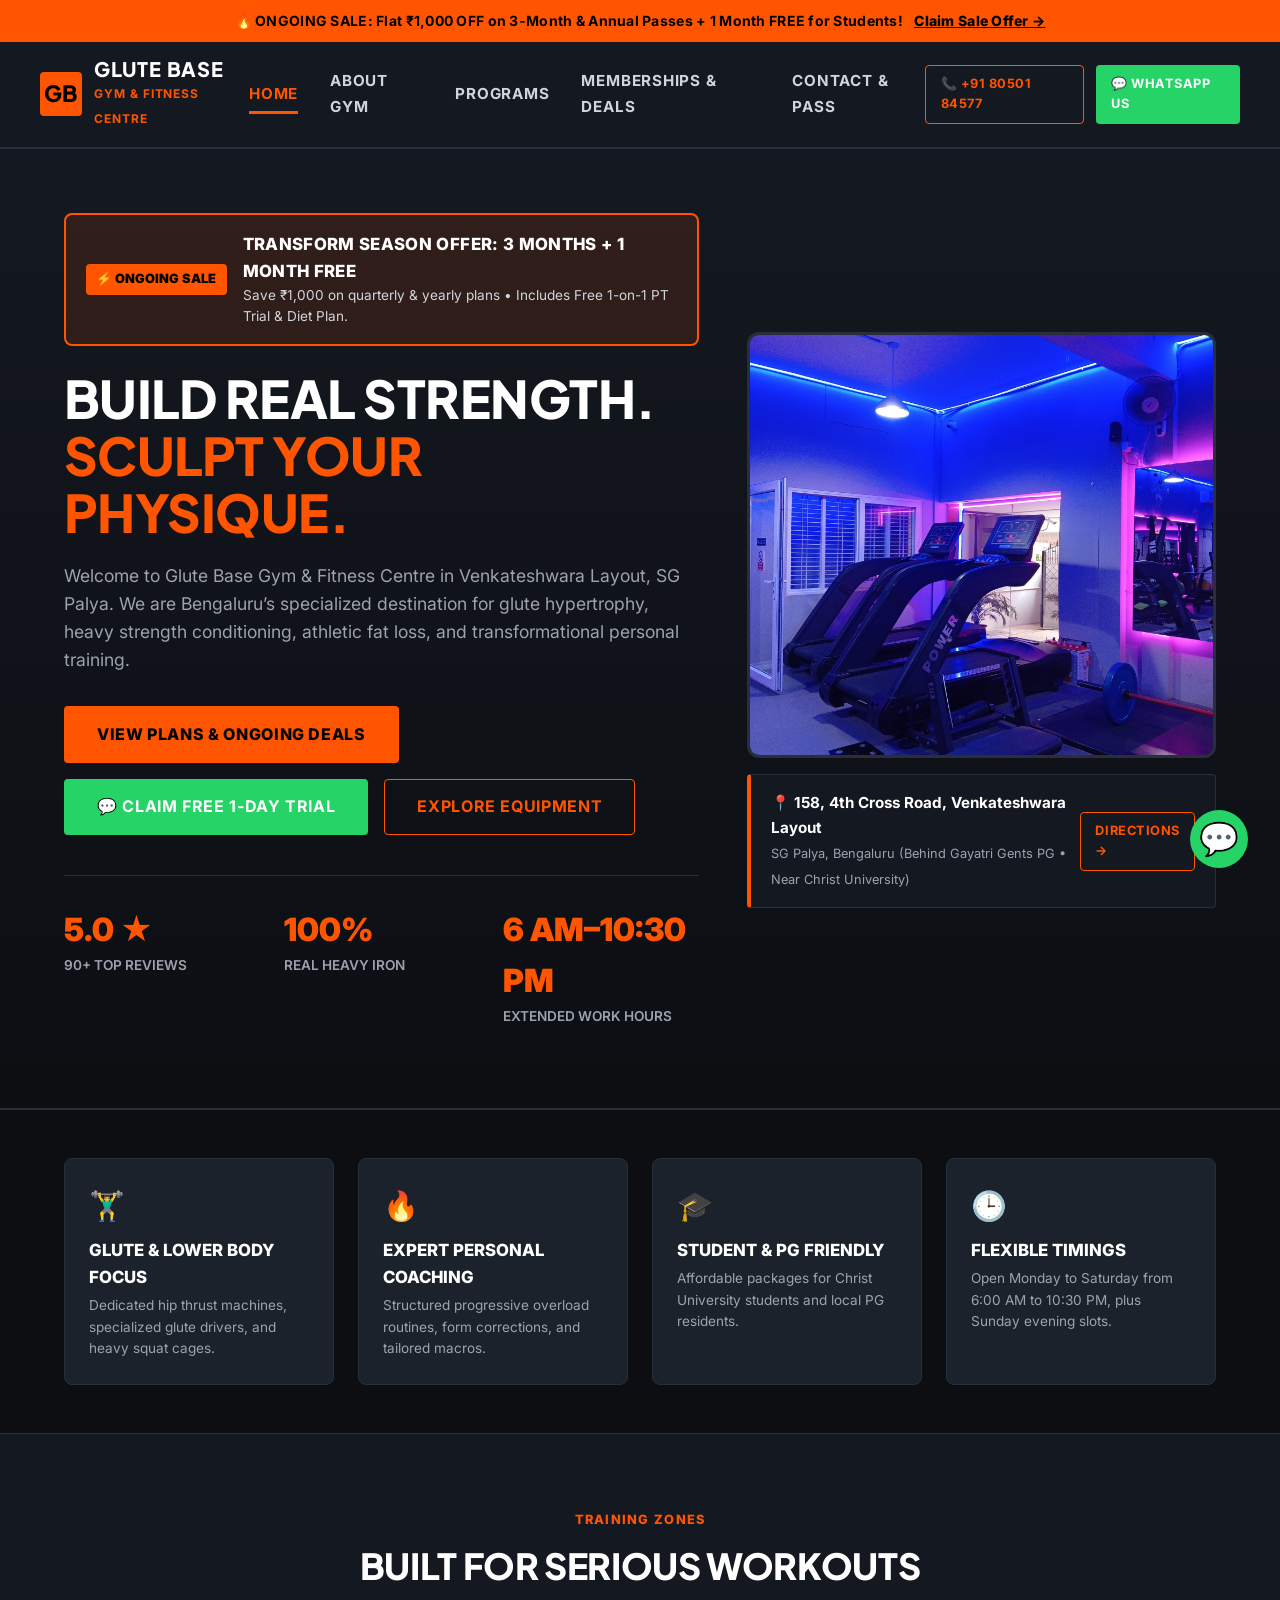
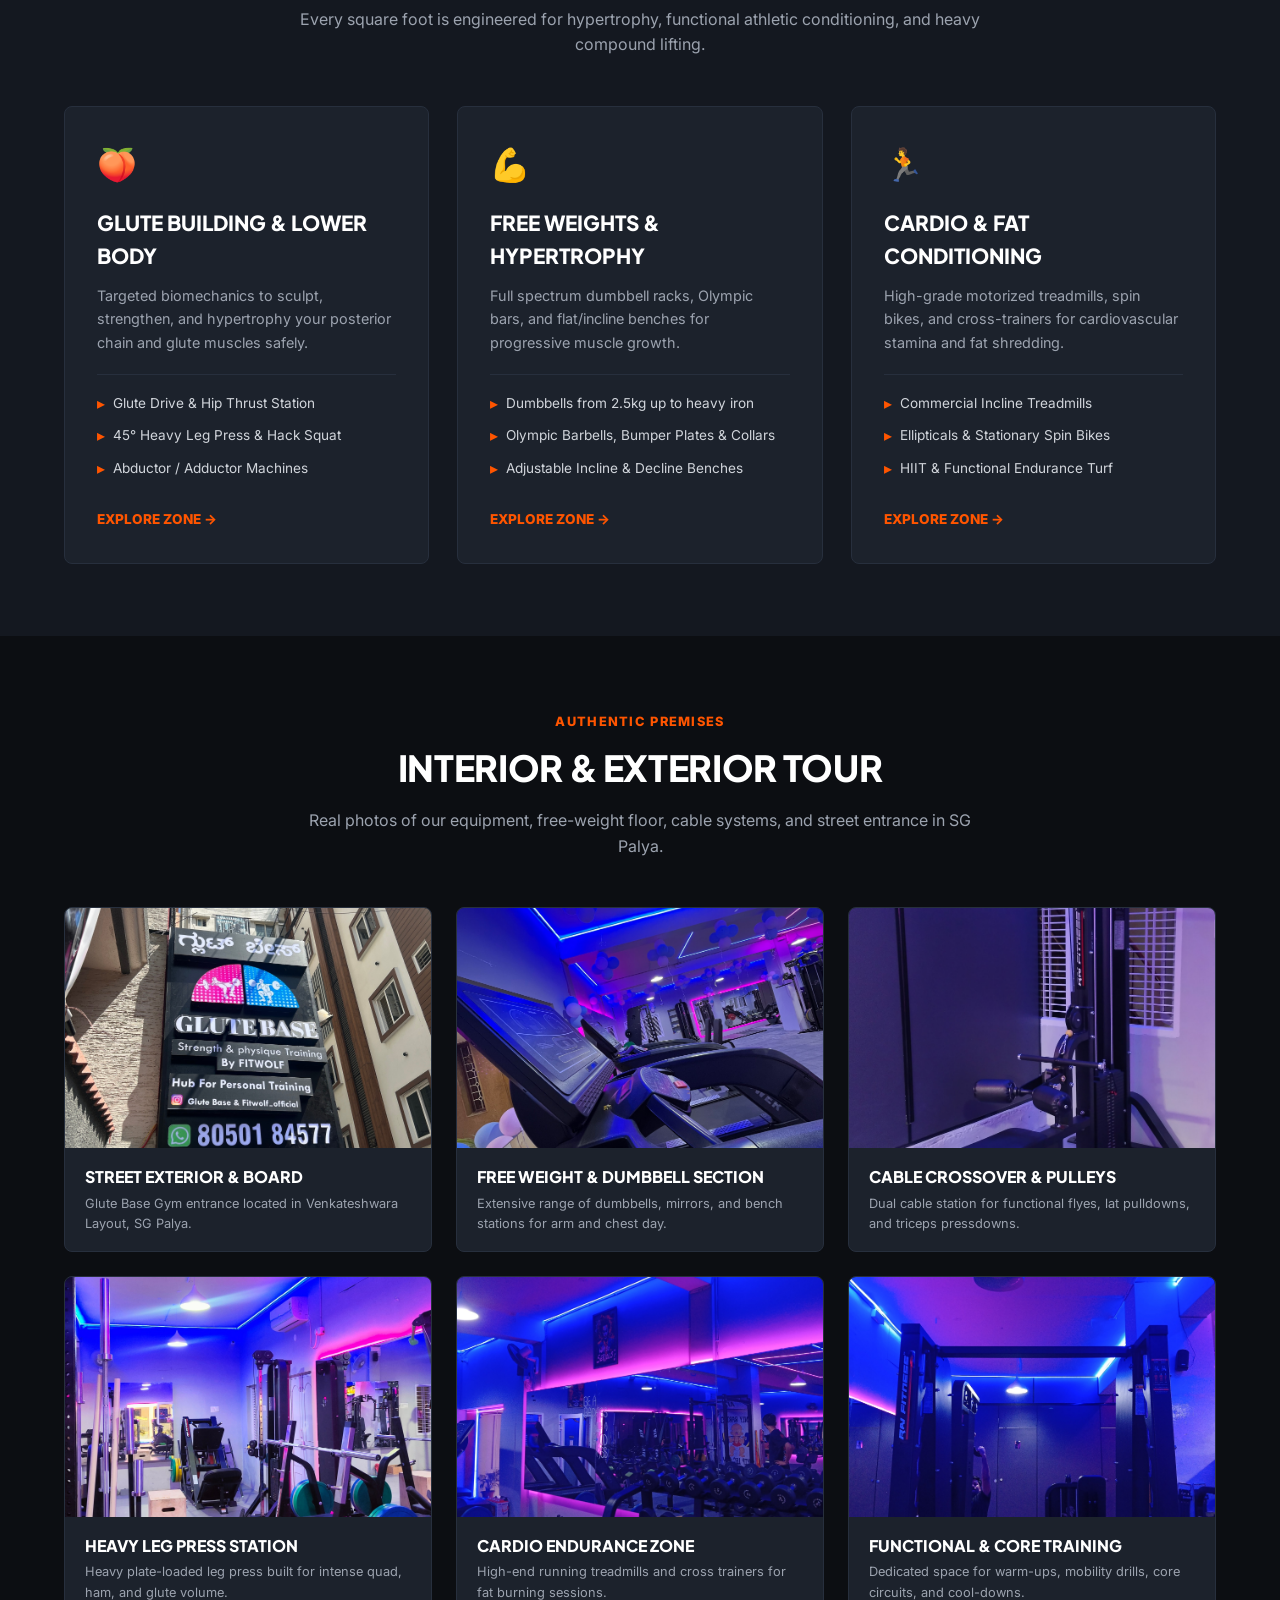
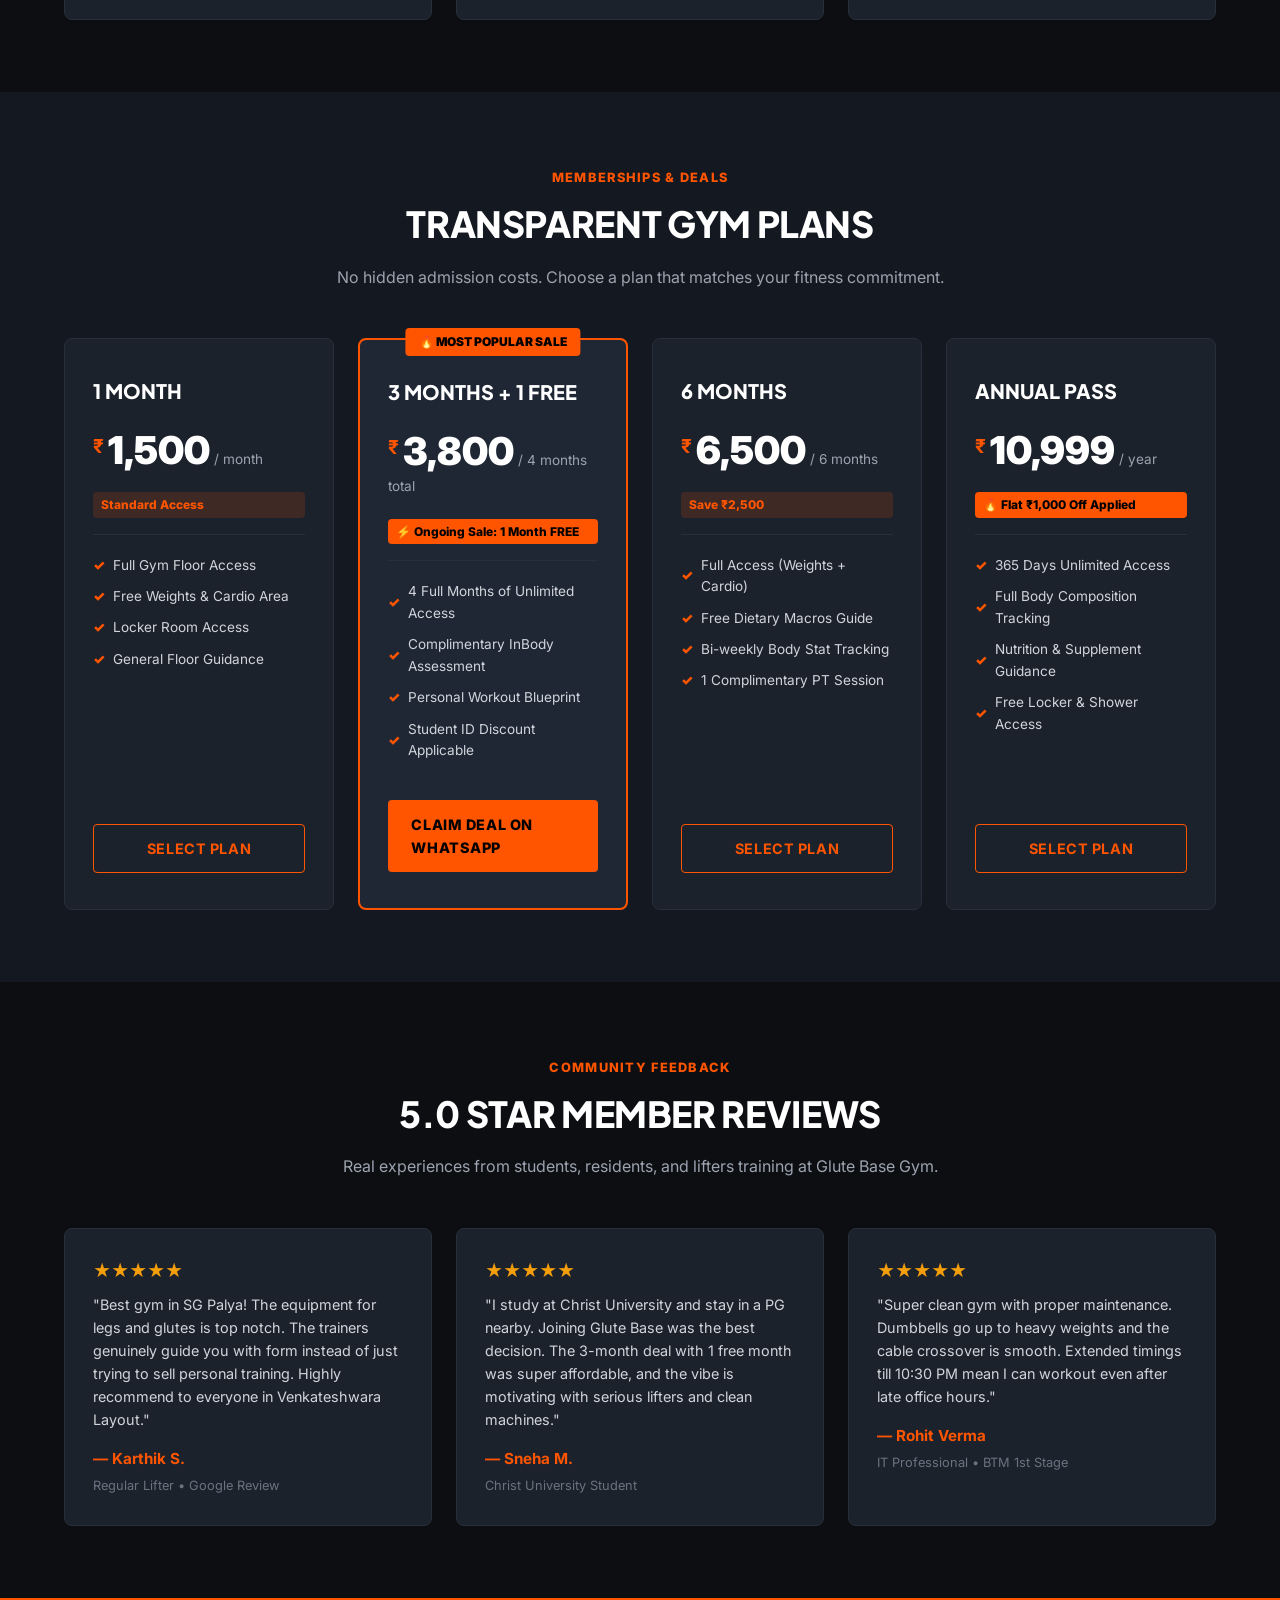
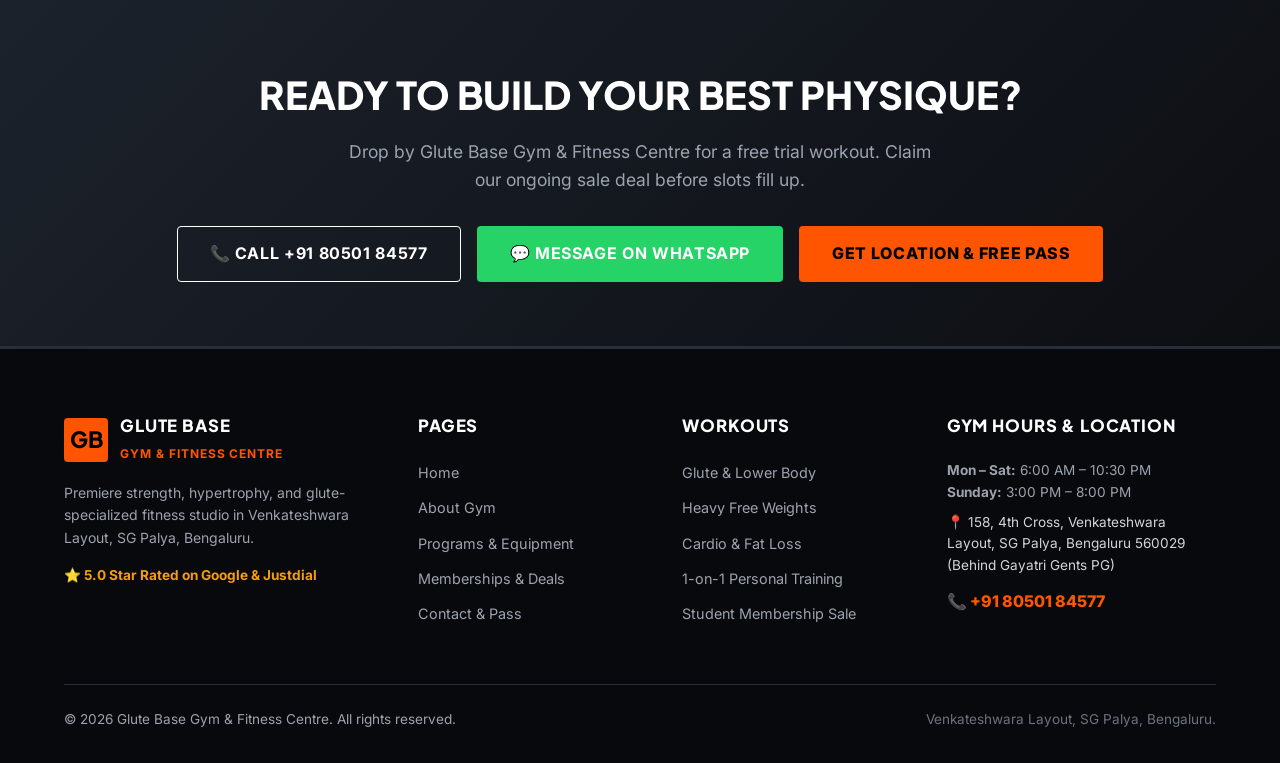
==== index.html @ 641d0d91 "chore: initial baseline of Glute Base Gym website" ====
<!DOCTYPE html>
<html lang="en">
<head>
  <meta charset="UTF-8">
  <meta name="viewport" content="width=device-width, initial-scale=1.0">
  <title>Glute Base Gym &amp; Fitness Centre | Venkateshwara Layout, SG Palya, Bengaluru</title>
  <meta name="description" content="Glute Base Gym & Fitness Centre in Venkateshwara Layout, SG Palya, Bengaluru. Specialized in glute building, strength training, fat loss, and personal training. 5.0 Star Rated.">
  <link rel="preconnect" href="https://fonts.googleapis.com">
  <link rel="preconnect" href="https://fonts.gstatic.com" crossorigin>
  <link href="https://fonts.googleapis.com/css2?family=Inter:wght@400;500;600;700&family=Plus+Jakarta+Sans:wght@700;800;900&display=swap" rel="stylesheet">
  <link rel="stylesheet" href="css/style.css">
</head>
<body>

  <!-- Ongoing Sale Announcement Bar -->
  <div class="sale-top-bar">
    🔥 <strong>ONGOING SALE:</strong> Flat ₹1,000 OFF on 3-Month &amp; Annual Passes + 1 Month FREE for Students! 
    <a href="membership.html">Claim Sale Offer →</a>
  </div>

  <!-- Header -->
  <header class="header">
    <div class="container navbar">
      <a href="index.html" class="logo">
        <div class="logo-badge">GB</div>
        <div class="logo-text">
          <h1>Glute Base</h1>
          <span>Gym &amp; Fitness Centre</span>
        </div>
      </a>

      <nav>
        <ul class="nav-links">
          <li><a href="index.html" class="nav-link active">Home</a></li>
          <li><a href="about.html" class="nav-link">About Gym</a></li>
          <li><a href="programs.html" class="nav-link">Programs</a></li>
          <li><a href="membership.html" class="nav-link">Memberships &amp; Deals</a></li>
          <li><a href="contact.html" class="nav-link">Contact &amp; Pass</a></li>
        </ul>
      </nav>

      <div class="header-actions">
        <a href="tel:+918050184577" class="btn btn-outline btn-sm">📞 +91 80501 84577</a>
        <a href="https://wa.me/918050184577?text=Hi%2C%20I%20am%20interested%20in%20joining%20Glute%20Base%20Gym." target="_blank" rel="noopener" class="btn btn-whatsapp btn-sm">💬 WhatsApp Us</a>
        <button class="mobile-menu-btn" aria-label="Toggle navigation">☰</button>
      </div>
    </div>
  </header>

  <!-- Hero Section -->
  <section class="hero-section">
    <div class="container hero-grid">
      <div class="hero-content">
        
        <!-- Ongoing Sale Hero Callout -->
        <div class="sale-hero-card">
          <span class="sale-tag-badge">⚡ Ongoing Sale</span>
          <div class="sale-text">
            <h4>Transform Season Offer: 3 Months + 1 Month FREE</h4>
            <p>Save ₹1,000 on quarterly &amp; yearly plans • Includes Free 1-on-1 PT Trial &amp; Diet Plan.</p>
          </div>
        </div>

        <h1 class="hero-title">
          Build Real Strength. <span>Sculpt Your Physique.</span>
        </h1>
        <p class="hero-desc">
          Welcome to Glute Base Gym &amp; Fitness Centre in Venkateshwara Layout, SG Palya. We are Bengaluru’s specialized destination for glute hypertrophy, heavy strength conditioning, athletic fat loss, and transformational personal training.
        </p>

        <div class="hero-actions">
          <a href="membership.html" class="btn btn-primary btn-lg">View Plans &amp; Ongoing Deals</a>
          <a href="https://wa.me/918050184577?text=Hi%2C%20I%20want%20to%20claim%20the%20Free%201-Day%20Gym%20Trial%20Pass%20at%20Glute%20Base." target="_blank" rel="noopener" class="btn btn-whatsapp btn-lg">💬 Claim Free 1-Day Trial</a>
          <a href="programs.html" class="btn btn-outline btn-lg">Explore Equipment</a>
        </div>

        <div class="hero-stats">
          <div class="stat-item">
            <h3>5.0 ★</h3>
            <p>90+ Top Reviews</p>
          </div>
          <div class="stat-item">
            <h3>100%</h3>
            <p>Real Heavy Iron</p>
          </div>
          <div class="stat-item">
            <h3>6 AM–10:30 PM</h3>
            <p>Extended Work Hours</p>
          </div>
        </div>
      </div>

      <div class="hero-visual">
        <div class="hero-image-box">
          <img src="images/gym_interior_floor.jpg" alt="Interior floor of Glute Base Gym & Fitness Centre SG Palya" width="600" height="420">
        </div>
        <div class="hero-location-badge">
          <div>
            <strong>📍 158, 4th Cross Road, Venkateshwara Layout</strong>
            <span>SG Palya, Bengaluru (Behind Gayatri Gents PG • Near Christ University)</span>
          </div>
          <a href="contact.html" class="btn btn-outline btn-sm">Directions →</a>
        </div>
      </div>
    </div>
  </section>

  <!-- Key Highlights Strip -->
  <section class="section section-dark" style="padding: 3rem 0; border-bottom: 1px solid var(--border-dark);">
    <div class="container">
      <div style="display: grid; grid-template-columns: repeat(4, 1fr); gap: 1.5rem;">
        <div style="background: var(--bg-card); padding: 1.5rem; border-radius: var(--radius-md); border: 1px solid var(--border-dark);">
          <div style="color: var(--accent); font-size: 1.8rem; margin-bottom: 0.5rem;">🏋️‍♂️</div>
          <h4 style="font-size: 1.05rem; font-weight: 800; text-transform: uppercase; margin-bottom: 0.25rem;">Glute &amp; Lower Body Focus</h4>
          <p style="font-size: 0.85rem; color: var(--text-gray);">Dedicated hip thrust machines, specialized glute drivers, and heavy squat cages.</p>
        </div>

        <div style="background: var(--bg-card); padding: 1.5rem; border-radius: var(--radius-md); border: 1px solid var(--border-dark);">
          <div style="color: var(--accent); font-size: 1.8rem; margin-bottom: 0.5rem;">🔥</div>
          <h4 style="font-size: 1.05rem; font-weight: 800; text-transform: uppercase; margin-bottom: 0.25rem;">Expert Personal Coaching</h4>
          <p style="font-size: 0.85rem; color: var(--text-gray);">Structured progressive overload routines, form corrections, and tailored macros.</p>
        </div>

        <div style="background: var(--bg-card); padding: 1.5rem; border-radius: var(--radius-md); border: 1px solid var(--border-dark);">
          <div style="color: var(--accent); font-size: 1.8rem; margin-bottom: 0.5rem;">🎓</div>
          <h4 style="font-size: 1.05rem; font-weight: 800; text-transform: uppercase; margin-bottom: 0.25rem;">Student &amp; PG Friendly</h4>
          <p style="font-size: 0.85rem; color: var(--text-gray);">Affordable packages for Christ University students and local PG residents.</p>
        </div>

        <div style="background: var(--bg-card); padding: 1.5rem; border-radius: var(--radius-md); border: 1px solid var(--border-dark);">
          <div style="color: var(--accent); font-size: 1.8rem; margin-bottom: 0.5rem;">🕒</div>
          <h4 style="font-size: 1.05rem; font-weight: 800; text-transform: uppercase; margin-bottom: 0.25rem;">Flexible Timings</h4>
          <p style="font-size: 0.85rem; color: var(--text-gray);">Open Monday to Saturday from 6:00 AM to 10:30 PM, plus Sunday evening slots.</p>
        </div>
      </div>
    </div>
  </section>

  <!-- Programs & Training Floor Preview -->
  <section class="section section-surface">
    <div class="container">
      <div class="section-header">
        <span class="section-tag">Training Zones</span>
        <h2 class="section-title">Built For Serious Workouts</h2>
        <p class="section-subtitle">Every square foot is engineered for hypertrophy, functional athletic conditioning, and heavy compound lifting.</p>
      </div>

      <div class="programs-grid">
        <div class="program-card">
          <div class="program-icon">🍑</div>
          <h3 class="program-title">Glute Building &amp; Lower Body</h3>
          <p class="program-desc">Targeted biomechanics to sculpt, strengthen, and hypertrophy your posterior chain and glute muscles safely.</p>
          <ul class="program-list">
            <li>Glute Drive &amp; Hip Thrust Station</li>
            <li>45° Heavy Leg Press &amp; Hack Squat</li>
            <li>Abductor / Adductor Machines</li>
          </ul>
          <a href="programs.html#glute" style="color: var(--accent); font-weight: 800; font-size: 0.85rem; text-transform: uppercase;">Explore Zone →</a>
        </div>

        <div class="program-card">
          <div class="program-icon">💪</div>
          <h3 class="program-title">Free Weights &amp; Hypertrophy</h3>
          <p class="program-desc">Full spectrum dumbbell racks, Olympic bars, and flat/incline benches for progressive muscle growth.</p>
          <ul class="program-list">
            <li>Dumbbells from 2.5kg up to heavy iron</li>
            <li>Olympic Barbells, Bumper Plates &amp; Collars</li>
            <li>Adjustable Incline &amp; Decline Benches</li>
          </ul>
          <a href="programs.html#weights" style="color: var(--accent); font-weight: 800; font-size: 0.85rem; text-transform: uppercase;">Explore Zone →</a>
        </div>

        <div class="program-card">
          <div class="program-icon">🏃</div>
          <h3 class="program-title">Cardio &amp; Fat Conditioning</h3>
          <p class="program-desc">High-grade motorized treadmills, spin bikes, and cross-trainers for cardiovascular stamina and fat shredding.</p>
          <ul class="program-list">
            <li>Commercial Incline Treadmills</li>
            <li>Ellipticals &amp; Stationary Spin Bikes</li>
            <li>HIIT &amp; Functional Endurance Turf</li>
          </ul>
          <a href="programs.html#cardio" style="color: var(--accent); font-weight: 800; font-size: 0.85rem; text-transform: uppercase;">Explore Zone →</a>
        </div>
      </div>
    </div>
  </section>

  <!-- Authentic Photos Gallery (Interior & Exterior) -->
  <section class="section section-dark">
    <div class="container">
      <div class="section-header">
        <span class="section-tag">Authentic Premises</span>
        <h2 class="section-title">Interior &amp; Exterior Tour</h2>
        <p class="section-subtitle">Real photos of our equipment, free-weight floor, cable systems, and street entrance in SG Palya.</p>
      </div>

      <div class="gym-gallery-grid">
        <div class="gym-photo-card">
          <div class="photo-wrap">
            <img src="images/gym_exterior_board.jpg" alt="Glute Base Gym Exterior Signboard and Entrance" width="400" height="240" loading="lazy">
          </div>
          <div class="photo-caption">
            <h5>Street Exterior &amp; Board</h5>
            <p>Glute Base Gym entrance located in Venkateshwara Layout, SG Palya.</p>
          </div>
        </div>

        <div class="gym-photo-card">
          <div class="photo-wrap">
            <img src="images/gym_dumbbells_rack.jpg" alt="Dumbbell Rack and Free Weights at Glute Base Gym" width="400" height="240" loading="lazy">
          </div>
          <div class="photo-caption">
            <h5>Free Weight &amp; Dumbbell Section</h5>
            <p>Extensive range of dumbbells, mirrors, and bench stations for arm and chest day.</p>
          </div>
        </div>

        <div class="gym-photo-card">
          <div class="photo-wrap">
            <img src="images/gym_cable_crossover.jpg" alt="Cable Crossover System at Glute Base Gym" width="400" height="240" loading="lazy">
          </div>
          <div class="photo-caption">
            <h5>Cable Crossover &amp; Pulleys</h5>
            <p>Dual cable station for functional flyes, lat pulldowns, and triceps pressdowns.</p>
          </div>
        </div>

        <div class="gym-photo-card">
          <div class="photo-wrap">
            <img src="images/gym_leg_press.jpg" alt="45 Degree Heavy Leg Press Machine" width="400" height="240" loading="lazy">
          </div>
          <div class="photo-caption">
            <h5>Heavy Leg Press Station</h5>
            <p>Heavy plate-loaded leg press built for intense quad, ham, and glute volume.</p>
          </div>
        </div>

        <div class="gym-photo-card">
          <div class="photo-wrap">
            <img src="images/gym_cardio_treadmills.jpg" alt="Cardio and Treadmill Station" width="400" height="240" loading="lazy">
          </div>
          <div class="photo-caption">
            <h5>Cardio Endurance Zone</h5>
            <p>High-end running treadmills and cross trainers for fat burning sessions.</p>
          </div>
        </div>

        <div class="gym-photo-card">
          <div class="photo-wrap">
            <img src="images/gym_functional_area.jpg" alt="Functional Area and Core Mats" width="400" height="240" loading="lazy">
          </div>
          <div class="photo-caption">
            <h5>Functional &amp; Core Training</h5>
            <p>Dedicated space for warm-ups, mobility drills, core circuits, and cool-downs.</p>
          </div>
        </div>
      </div>
    </div>
  </section>

  <!-- Ongoing Sale & Pricing Overview -->
  <section class="section section-surface">
    <div class="container">
      <div class="section-header">
        <span class="section-tag">Memberships &amp; Deals</span>
        <h2 class="section-title">Transparent Gym Plans</h2>
        <p class="section-subtitle">No hidden admission costs. Choose a plan that matches your fitness commitment.</p>
      </div>

      <div class="pricing-grid">
        <!-- Monthly -->
        <div class="pricing-card">
          <h3 class="plan-name">1 Month</h3>
          <div class="plan-price">
            <span class="currency">₹</span>
            <span class="amount">1,500</span>
            <span class="duration">/ month</span>
          </div>
          <span class="plan-sale-tag">Standard Access</span>
          <ul class="plan-features">
            <li>Full Gym Floor Access</li>
            <li>Free Weights &amp; Cardio Area</li>
            <li>Locker Room Access</li>
            <li>General Floor Guidance</li>
          </ul>
          <a href="membership.html" class="btn btn-outline" style="width: 100%;">Select Plan</a>
        </div>

        <!-- 3 Months (Sale Highlight) -->
        <div class="pricing-card featured">
          <div class="featured-ribbon">🔥 Most Popular Sale</div>
          <h3 class="plan-name">3 Months + 1 Free</h3>
          <div class="plan-price">
            <span class="currency">₹</span>
            <span class="amount">3,800</span>
            <span class="duration">/ 4 months total</span>
          </div>
          <span class="plan-sale-tag" style="background: var(--accent); color: #000000;">⚡ Ongoing Sale: 1 Month FREE</span>
          <ul class="plan-features">
            <li>4 Full Months of Unlimited Access</li>
            <li>Complimentary InBody Assessment</li>
            <li>Personal Workout Blueprint</li>
            <li>Student ID Discount Applicable</li>
          </ul>
          <a href="https://wa.me/918050184577?text=Hi%2C%20I%20want%20to%20enroll%20in%20the%203%20Months%20%2B%201%20Month%20Free%20Sale%20Offer." target="_blank" rel="noopener" class="btn btn-primary" style="width: 100%;">Claim Deal on WhatsApp</a>
        </div>

        <!-- 6 Months -->
        <div class="pricing-card">
          <h3 class="plan-name">6 Months</h3>
          <div class="plan-price">
            <span class="currency">₹</span>
            <span class="amount">6,500</span>
            <span class="duration">/ 6 months</span>
          </div>
          <span class="plan-sale-tag">Save ₹2,500</span>
          <ul class="plan-features">
            <li>Full Access (Weights + Cardio)</li>
            <li>Free Dietary Macros Guide</li>
            <li>Bi-weekly Body Stat Tracking</li>
            <li>1 Complimentary PT Session</li>
          </ul>
          <a href="membership.html" class="btn btn-outline" style="width: 100%;">Select Plan</a>
        </div>

        <!-- 12 Months -->
        <div class="pricing-card">
          <h3 class="plan-name">Annual Pass</h3>
          <div class="plan-price">
            <span class="currency">₹</span>
            <span class="amount">10,999</span>
            <span class="duration">/ year</span>
          </div>
          <span class="plan-sale-tag" style="background: var(--accent); color: #000000;">🔥 Flat ₹1,000 Off Applied</span>
          <ul class="plan-features">
            <li>365 Days Unlimited Access</li>
            <li>Full Body Composition Tracking</li>
            <li>Nutrition &amp; Supplement Guidance</li>
            <li>Free Locker &amp; Shower Access</li>
          </ul>
          <a href="membership.html" class="btn btn-outline" style="width: 100%;">Select Plan</a>
        </div>
      </div>
    </div>
  </section>

  <!-- Member Reviews -->
  <section class="section section-dark">
    <div class="container">
      <div class="section-header">
        <span class="section-tag">Community Feedback</span>
        <h2 class="section-title">5.0 Star Member Reviews</h2>
        <p class="section-subtitle">Real experiences from students, residents, and lifters training at Glute Base Gym.</p>
      </div>

      <div style="display: grid; grid-template-columns: repeat(3, 1fr); gap: 1.5rem;">
        <div style="background: var(--bg-card); padding: 1.75rem; border-radius: var(--radius-md); border: 1px solid var(--border-dark);">
          <div style="color: var(--gold); font-size: 1.1rem; margin-bottom: 0.5rem;">★★★★★</div>
          <p style="font-size: 0.9rem; color: #d1d5db; line-height: 1.6; margin-bottom: 1rem;">
            "Best gym in SG Palya! The equipment for legs and glutes is top notch. The trainers genuinely guide you with form instead of just trying to sell personal training. Highly recommend to everyone in Venkateshwara Layout."
          </p>
          <strong style="display: block; font-size: 0.95rem; color: var(--accent);">— Karthik S.</strong>
          <span style="font-size: 0.8rem; color: var(--text-muted);">Regular Lifter • Google Review</span>
        </div>

        <div style="background: var(--bg-card); padding: 1.75rem; border-radius: var(--radius-md); border: 1px solid var(--border-dark);">
          <div style="color: var(--gold); font-size: 1.1rem; margin-bottom: 0.5rem;">★★★★★</div>
          <p style="font-size: 0.9rem; color: #d1d5db; line-height: 1.6; margin-bottom: 1rem;">
            "I study at Christ University and stay in a PG nearby. Joining Glute Base was the best decision. The 3-month deal with 1 free month was super affordable, and the vibe is motivating with serious lifters and clean machines."
          </p>
          <strong style="display: block; font-size: 0.95rem; color: var(--accent);">— Sneha M.</strong>
          <span style="font-size: 0.8rem; color: var(--text-muted);">Christ University Student</span>
        </div>

        <div style="background: var(--bg-card); padding: 1.75rem; border-radius: var(--radius-md); border: 1px solid var(--border-dark);">
          <div style="color: var(--gold); font-size: 1.1rem; margin-bottom: 0.5rem;">★★★★★</div>
          <p style="font-size: 0.9rem; color: #d1d5db; line-height: 1.6; margin-bottom: 1rem;">
            "Super clean gym with proper maintenance. Dumbbells go up to heavy weights and the cable crossover is smooth. Extended timings till 10:30 PM mean I can workout even after late office hours."
          </p>
          <strong style="display: block; font-size: 0.95rem; color: var(--accent);">— Rohit Verma</strong>
          <span style="font-size: 0.8rem; color: var(--text-muted);">IT Professional • BTM 1st Stage</span>
        </div>
      </div>
    </div>
  </section>

  <!-- CTA Banner -->
  <section class="cta-banner">
    <div class="container">
      <h2>Ready to Build Your Best Physique?</h2>
      <p>Drop by Glute Base Gym &amp; Fitness Centre for a free trial workout. Claim our ongoing sale deal before slots fill up.</p>
      <div class="cta-buttons">
        <a href="tel:+918050184577" class="btn btn-outline-white btn-lg">📞 Call +91 80501 84577</a>
        <a href="https://wa.me/918050184577?text=Hi%2C%20I%20want%20to%20visit%20Glute%20Base%20Gym%20today." target="_blank" rel="noopener" class="btn btn-whatsapp btn-lg">💬 Message on WhatsApp</a>
        <a href="contact.html" class="btn btn-primary btn-lg">Get Location &amp; Free Pass</a>
      </div>
    </div>
  </section>

  <!-- Footer -->
  <footer class="footer">
    <div class="container">
      <div class="footer-grid">
        <div class="footer-col">
          <div class="logo" style="margin-bottom: 1rem;">
            <div class="logo-badge">GB</div>
            <div class="logo-text">
              <h4 style="margin: 0;">Glute Base</h4>
              <span>Gym &amp; Fitness Centre</span>
            </div>
          </div>
          <p style="font-size: 0.875rem; line-height: 1.6;">
            Premiere strength, hypertrophy, and glute-specialized fitness studio in Venkateshwara Layout, SG Palya, Bengaluru.
          </p>
          <div style="margin-top: 1rem; color: var(--gold); font-weight: 700; font-size: 0.85rem;">
            ⭐ 5.0 Star Rated on Google &amp; Justdial
          </div>
        </div>

        <div class="footer-col footer-links">
          <h4>Pages</h4>
          <ul>
            <li><a href="index.html">Home</a></li>
            <li><a href="about.html">About Gym</a></li>
            <li><a href="programs.html">Programs &amp; Equipment</a></li>
            <li><a href="membership.html">Memberships &amp; Deals</a></li>
            <li><a href="contact.html">Contact &amp; Pass</a></li>
          </ul>
        </div>

        <div class="footer-col footer-links">
          <h4>Workouts</h4>
          <ul>
            <li><a href="programs.html#glute">Glute &amp; Lower Body</a></li>
            <li><a href="programs.html#weights">Heavy Free Weights</a></li>
            <li><a href="programs.html#cardio">Cardio &amp; Fat Loss</a></li>
            <li><a href="programs.html#pt">1-on-1 Personal Training</a></li>
            <li><a href="membership.html">Student Membership Sale</a></li>
          </ul>
        </div>

        <div class="footer-col">
          <h4>Gym Hours &amp; Location</h4>
          <p style="font-size: 0.85rem; margin-bottom: 0.5rem;">
            <strong>Mon – Sat:</strong> 6:00 AM – 10:30 PM<br>
            <strong>Sunday:</strong> 3:00 PM – 8:00 PM
          </p>
          <p style="font-size: 0.85rem; color: #d1d5db; margin-bottom: 0.75rem;">
            📍 158, 4th Cross, Venkateshwara Layout, SG Palya, Bengaluru 560029 (Behind Gayatri Gents PG)
          </p>
          <a href="tel:+918050184577" style="color: var(--accent); font-weight: 800;">📞 +91 80501 84577</a>
        </div>
      </div>

      <div class="footer-bottom">
        <div>© 2026 Glute Base Gym &amp; Fitness Centre. All rights reserved.</div>
        <div style="color: var(--text-muted);">Venkateshwara Layout, SG Palya, Bengaluru.</div>
      </div>
    </div>
  </footer>

  <!-- Floating WhatsApp -->
  <a href="https://wa.me/918050184577?text=Hi%2C%20I%20am%20interested%20in%20joining%20Glute%20Base%20Gym." target="_blank" rel="noopener" class="floating-whatsapp" aria-label="WhatsApp Glute Base Gym">
    💬
  </a>

  <script src="js/main.js"></script>
</body>
</html>
---- css/style.css ----
/* Glute Base Gym & Fitness Centre - Dedicated Multi-Page Stylesheet
   Design: Athletic Dark Theme, High Voltage Blaze Orange, Matte Charcoal, High Contrast
   Constraint: Simple, zero animations, pure functional athletic styling
*/

:root {
  --bg-black: #0c0e12;
  --bg-surface: #141820;
  --bg-card: #1c222c;
  --bg-card-hover: #232a36;
  --accent: #ff5500;
  --accent-hover: #e04b00;
  --accent-light: rgba(255, 85, 0, 0.15);
  --accent-border: #ff5500;
  --text-white: #ffffff;
  --text-gray: #9ca3af;
  --text-muted: #6b7280;
  --border-dark: #272f3d;
  --whatsapp: #25D366;
  --whatsapp-hover: #20ba5a;
  --gold: #f59e0b;
  --radius-sm: 4px;
  --radius-md: 8px;
  --radius-lg: 12px;
  --max-width: 1200px;
  --font-heading: 'Plus Jakarta Sans', -apple-system, BlinkMacSystemFont, sans-serif;
  --font-body: 'Inter', -apple-system, BlinkMacSystemFont, sans-serif;
}

*, *::before, *::after {
  box-sizing: border-box;
  margin: 0;
  padding: 0;
}

html {
  font-size: 16px;
  scroll-behavior: smooth;
}

body {
  font-family: var(--font-body);
  background-color: var(--bg-black);
  color: var(--text-white);
  line-height: 1.6;
  -webkit-font-smoothing: antialiased;
}

img {
  max-width: 100%;
  height: auto;
  display: block;
}

a {
  color: inherit;
  text-decoration: none;
}

ul {
  list-style: none;
}

button, input, select, textarea {
  font-family: inherit;
}

.container {
  width: 100%;
  max-width: var(--max-width);
  margin-left: auto;
  margin-right: auto;
  padding-left: 1.5rem;
  padding-right: 1.5rem;
}

/* ==========================================================================
   SALE BANNER (ONGOING PROMOTION IN HERO & TOP STRIP)
   ========================================================================== */
.sale-top-bar {
  background: var(--accent);
  color: #000000;
  font-weight: 700;
  font-size: 0.875rem;
  padding: 0.6rem 0;
  text-align: center;
  letter-spacing: 0.02em;
}

.sale-top-bar a {
  color: #000000;
  text-decoration: underline;
  margin-left: 0.5rem;
  font-weight: 800;
}

/* ==========================================================================
   HEADER & NAVBAR
   ========================================================================== */
.header {
  background: var(--bg-surface);
  border-bottom: 2px solid var(--border-dark);
  position: sticky;
  top: 0;
  z-index: 1000;
}

.navbar {
  display: flex;
  justify-content: space-between;
  align-items: center;
  padding: 1rem 0;
}

.logo {
  display: flex;
  align-items: center;
  gap: 0.75rem;
}

.logo-badge {
  background: var(--accent);
  color: #000000;
  font-weight: 900;
  font-size: 1.4rem;
  width: 44px;
  height: 44px;
  border-radius: var(--radius-sm);
  display: flex;
  align-items: center;
  justify-content: center;
  font-family: var(--font-heading);
}

.logo-text h1, .logo-text h2 {
  font-family: var(--font-heading);
  font-size: 1.25rem;
  font-weight: 800;
  letter-spacing: 0.04em;
  text-transform: uppercase;
  color: var(--text-white);
  line-height: 1.1;
}

.logo-text span {
  font-size: 0.75rem;
  color: var(--accent);
  font-weight: 700;
  letter-spacing: 0.08em;
  text-transform: uppercase;
}

.nav-links {
  display: flex;
  align-items: center;
  gap: 2rem;
}

.nav-link {
  font-size: 0.95rem;
  font-weight: 700;
  color: #d1d5db;
  text-transform: uppercase;
  letter-spacing: 0.05em;
  padding: 0.4rem 0;
  position: relative;
}

.nav-link:hover, .nav-link.active {
  color: var(--accent);
}

.nav-link.active::after {
  content: '';
  position: absolute;
  bottom: -4px;
  left: 0;
  width: 100%;
  height: 3px;
  background: var(--accent);
}

.header-actions {
  display: flex;
  align-items: center;
  gap: 0.75rem;
}

.btn {
  display: inline-flex;
  align-items: center;
  justify-content: center;
  gap: 0.5rem;
  font-weight: 700;
  font-size: 0.9rem;
  padding: 0.75rem 1.4rem;
  border-radius: var(--radius-sm);
  text-transform: uppercase;
  letter-spacing: 0.04em;
  cursor: pointer;
  border: 1px solid transparent;
}

.btn-primary {
  background: var(--accent);
  color: #000000;
  font-weight: 800;
}
.btn-primary:hover {
  background: var(--accent-hover);
  color: #ffffff;
}

.btn-outline {
  border-color: var(--accent);
  color: var(--accent);
  background: transparent;
}
.btn-outline:hover {
  background: var(--accent);
  color: #000000;
}

.btn-outline-white {
  border-color: #ffffff;
  color: #ffffff;
  background: transparent;
}
.btn-outline-white:hover {
  background: #ffffff;
  color: #000000;
}

.btn-whatsapp {
  background: var(--whatsapp);
  color: #ffffff;
  font-weight: 700;
}
.btn-whatsapp:hover {
  background: var(--whatsapp-hover);
}

.btn-sm {
  padding: 0.5rem 0.9rem;
  font-size: 0.8rem;
}

.btn-lg {
  padding: 0.9rem 2rem;
  font-size: 1rem;
}

.mobile-menu-btn {
  display: none;
  background: none;
  border: none;
  color: var(--text-white);
  font-size: 1.75rem;
  cursor: pointer;
}

/* ==========================================================================
   HERO SECTION
   ========================================================================== */
.hero-section {
  padding: 4rem 0 5rem;
  background: linear-gradient(180deg, var(--bg-surface) 0%, var(--bg-black) 100%);
  border-bottom: 2px solid var(--border-dark);
}

.hero-grid {
  display: grid;
  grid-template-columns: 1.15fr 0.85fr;
  gap: 3rem;
  align-items: center;
}

/* ONGOING SALES PROMO BOX IN HERO */
.sale-hero-card {
  background: rgba(255, 85, 0, 0.12);
  border: 2px solid var(--accent);
  border-radius: var(--radius-md);
  padding: 1rem 1.25rem;
  margin-bottom: 1.5rem;
  display: flex;
  align-items: center;
  gap: 1rem;
}

.sale-tag-badge {
  background: var(--accent);
  color: #000000;
  font-weight: 900;
  font-size: 0.8rem;
  text-transform: uppercase;
  padding: 0.35rem 0.65rem;
  border-radius: var(--radius-sm);
  white-space: nowrap;
}

.sale-text h4 {
  font-size: 1.05rem;
  font-weight: 800;
  color: var(--text-white);
  text-transform: uppercase;
  letter-spacing: 0.02em;
}

.sale-text p {
  font-size: 0.85rem;
  color: #d1d5db;
}

.hero-title {
  font-family: var(--font-heading);
  font-size: 3.25rem;
  font-weight: 900;
  line-height: 1.1;
  text-transform: uppercase;
  margin-bottom: 1.25rem;
  letter-spacing: -0.01em;
}

.hero-title span {
  color: var(--accent);
}

.hero-desc {
  font-size: 1.1rem;
  color: var(--text-gray);
  margin-bottom: 2rem;
  line-height: 1.6;
}

.hero-actions {
  display: flex;
  gap: 1rem;
  flex-wrap: wrap;
  margin-bottom: 2.5rem;
}

.hero-stats {
  display: grid;
  grid-template-columns: repeat(3, 1fr);
  gap: 1.5rem;
  padding-top: 1.75rem;
  border-top: 1px solid var(--border-dark);
}

.stat-item h3 {
  font-size: 2rem;
  font-weight: 900;
  color: var(--accent);
}

.stat-item p {
  font-size: 0.85rem;
  color: var(--text-gray);
  text-transform: uppercase;
  font-weight: 600;
}

.hero-visual {
  position: relative;
}

.hero-image-box {
  border-radius: var(--radius-lg);
  overflow: hidden;
  border: 3px solid var(--border-dark);
}

.hero-image-box img {
  width: 100%;
  height: 420px;
  object-fit: cover;
}

.hero-location-badge {
  background: var(--bg-surface);
  border: 1px solid var(--border-dark);
  border-left: 4px solid var(--accent);
  padding: 1rem 1.25rem;
  margin-top: 1rem;
  border-radius: var(--radius-sm);
  display: flex;
  align-items: center;
  justify-content: space-between;
}

.hero-location-badge strong {
  display: block;
  font-size: 0.95rem;
  color: var(--text-white);
}

.hero-location-badge span {
  font-size: 0.8rem;
  color: var(--text-gray);
}

/* ==========================================================================
   PAGE HEADER (SUBPAGES)
   ========================================================================== */
.page-header {
  background: var(--bg-surface);
  padding: 3.5rem 0;
  border-bottom: 2px solid var(--border-dark);
}

.breadcrumbs {
  display: flex;
  align-items: center;
  gap: 0.5rem;
  font-size: 0.85rem;
  color: var(--text-muted);
  text-transform: uppercase;
  font-weight: 600;
  margin-bottom: 0.75rem;
}

.breadcrumbs a {
  color: var(--text-gray);
}
.breadcrumbs a:hover {
  color: var(--accent);
}

.breadcrumbs span {
  color: var(--accent);
}

.page-title {
  font-family: var(--font-heading);
  font-size: 2.5rem;
  font-weight: 900;
  text-transform: uppercase;
  letter-spacing: -0.01em;
  margin-bottom: 0.5rem;
}

.page-subtitle {
  font-size: 1.05rem;
  color: var(--text-gray);
  max-width: 650px;
}

/* ==========================================================================
   SECTION COMMON
   ========================================================================== */
.section {
  padding: 4.5rem 0;
}

.section-dark {
  background-color: var(--bg-black);
}

.section-surface {
  background-color: var(--bg-surface);
}

.section-header {
  text-align: center;
  max-width: 700px;
  margin: 0 auto 3rem;
}

.section-tag {
  display: inline-block;
  font-size: 0.8rem;
  font-weight: 800;
  color: var(--accent);
  text-transform: uppercase;
  letter-spacing: 0.1em;
  margin-bottom: 0.4rem;
}

.section-title {
  font-family: var(--font-heading);
  font-size: 2.25rem;
  font-weight: 900;
  text-transform: uppercase;
  letter-spacing: -0.01em;
  margin-bottom: 0.75rem;
}

.section-subtitle {
  font-size: 1rem;
  color: var(--text-gray);
}

/* ==========================================================================
   PROGRAMS / TRAINING SPECIALTIES
   ========================================================================== */
.programs-grid {
  display: grid;
  grid-template-columns: repeat(3, 1fr);
  gap: 1.75rem;
}

.program-card {
  background: var(--bg-card);
  border: 1px solid var(--border-dark);
  border-radius: var(--radius-md);
  padding: 2rem;
  display: flex;
  flex-direction: column;
}

.program-card:hover {
  border-color: var(--accent);
  background: var(--bg-card-hover);
}

.program-icon {
  font-size: 2rem;
  margin-bottom: 1rem;
}

.program-title {
  font-family: var(--font-heading);
  font-size: 1.3rem;
  font-weight: 800;
  text-transform: uppercase;
  color: var(--text-white);
  margin-bottom: 0.75rem;
}

.program-desc {
  font-size: 0.9rem;
  color: var(--text-gray);
  line-height: 1.6;
  margin-bottom: 1.25rem;
  flex-grow: 1;
}

.program-list {
  border-top: 1px solid var(--border-dark);
  padding-top: 1rem;
  margin-bottom: 1.25rem;
}

.program-list li {
  font-size: 0.85rem;
  color: #d1d5db;
  display: flex;
  align-items: center;
  gap: 0.5rem;
  margin-bottom: 0.45rem;
}

.program-list li::before {
  content: '▸';
  color: var(--accent);
  font-size: 1rem;
}

/* ==========================================================================
   REAL GYM GALLERY (INTERIOR & EXTERIOR)
   ========================================================================== */
.gym-gallery-grid {
  display: grid;
  grid-template-columns: repeat(3, 1fr);
  gap: 1.5rem;
}

.gym-photo-card {
  background: var(--bg-card);
  border: 1px solid var(--border-dark);
  border-radius: var(--radius-md);
  overflow: hidden;
}

.gym-photo-card:hover {
  border-color: var(--accent);
}

.photo-wrap {
  width: 100%;
  height: 240px;
  background: #000000;
  overflow: hidden;
}

.photo-wrap img {
  width: 100%;
  height: 100%;
  object-fit: cover;
}

.photo-caption {
  padding: 1rem 1.25rem;
}

.photo-caption h5 {
  font-family: var(--font-heading);
  font-size: 1rem;
  font-weight: 800;
  text-transform: uppercase;
  color: var(--text-white);
  margin-bottom: 0.25rem;
}

.photo-caption p {
  font-size: 0.8rem;
  color: var(--text-gray);
}

/* ==========================================================================
   MEMBERSHIP / PRICING CARDS
   ========================================================================== */
.pricing-grid {
  display: grid;
  grid-template-columns: repeat(4, 1fr);
  gap: 1.5rem;
}

.pricing-card {
  background: var(--bg-card);
  border: 1px solid var(--border-dark);
  border-radius: var(--radius-md);
  padding: 2.25rem 1.75rem;
  display: flex;
  flex-direction: column;
  position: relative;
}

.pricing-card.featured {
  border: 2px solid var(--accent);
  background: #1f2735;
}

.featured-ribbon {
  position: absolute;
  top: -12px;
  left: 50%;
  transform: translateX(-50%);
  background: var(--accent);
  color: #000000;
  font-weight: 900;
  font-size: 0.75rem;
  text-transform: uppercase;
  padding: 0.25rem 0.85rem;
  border-radius: var(--radius-sm);
  white-space: nowrap;
}

.plan-name {
  font-family: var(--font-heading);
  font-size: 1.25rem;
  font-weight: 800;
  text-transform: uppercase;
  color: var(--text-white);
  margin-bottom: 0.5rem;
}

.plan-price {
  margin: 1rem 0 1.25rem;
}

.plan-price .currency {
  font-size: 1.2rem;
  font-weight: 700;
  color: var(--accent);
  vertical-align: top;
}

.plan-price .amount {
  font-size: 2.4rem;
  font-weight: 900;
  color: var(--text-white);
  line-height: 1;
}

.plan-price .duration {
  font-size: 0.85rem;
  color: var(--text-gray);
}

.plan-sale-tag {
  display: inline-block;
  background: rgba(255, 85, 0, 0.15);
  color: var(--accent);
  font-size: 0.75rem;
  font-weight: 800;
  padding: 0.2rem 0.5rem;
  border-radius: var(--radius-sm);
  margin-bottom: 1rem;
}

.plan-features {
  border-top: 1px solid var(--border-dark);
  padding-top: 1.25rem;
  margin-bottom: 1.75rem;
  flex-grow: 1;
}

.plan-features li {
  font-size: 0.85rem;
  color: #d1d5db;
  display: flex;
  align-items: center;
  gap: 0.5rem;
  margin-bottom: 0.6rem;
}

.plan-features li::before {
  content: '✓';
  color: var(--accent);
  font-weight: 900;
}

/* ==========================================================================
   CONTACT & LOCATION GRID
   ========================================================================== */
.contact-grid {
  display: grid;
  grid-template-columns: 1fr 1fr;
  gap: 2.5rem;
}

.contact-card {
  background: var(--bg-card);
  border: 1px solid var(--border-dark);
  border-radius: var(--radius-md);
  padding: 2.5rem;
}

.contact-item {
  display: flex;
  align-items: flex-start;
  gap: 1rem;
  margin-bottom: 1.5rem;
}

.contact-icon {
  width: 44px;
  height: 44px;
  background: rgba(255, 85, 0, 0.15);
  color: var(--accent);
  font-size: 1.3rem;
  display: flex;
  align-items: center;
  justify-content: center;
  border-radius: var(--radius-sm);
  flex-shrink: 0;
}

.contact-info h5 {
  font-family: var(--font-heading);
  font-size: 1rem;
  font-weight: 800;
  text-transform: uppercase;
  color: var(--text-white);
  margin-bottom: 0.2rem;
}

.contact-info p, .contact-info a {
  font-size: 0.9rem;
  color: var(--text-gray);
  line-height: 1.5;
}

.form-group {
  margin-bottom: 1.25rem;
}

.form-group label {
  display: block;
  font-size: 0.85rem;
  font-weight: 700;
  text-transform: uppercase;
  color: #d1d5db;
  margin-bottom: 0.4rem;
}

.form-control {
  width: 100%;
  padding: 0.85rem 1rem;
  background: var(--bg-surface);
  border: 1px solid var(--border-dark);
  border-radius: var(--radius-sm);
  color: var(--text-white);
  font-size: 0.95rem;
}

.form-control:focus {
  outline: none;
  border-color: var(--accent);
}

.form-row {
  display: grid;
  grid-template-columns: 1fr 1fr;
  gap: 1rem;
}

/* ==========================================================================
   CTA BANNER
   ========================================================================== */
.cta-banner {
  background: linear-gradient(135deg, #1c222c 0%, #0c0e12 100%);
  border-top: 2px solid var(--accent);
  border-bottom: 2px solid var(--border-dark);
  padding: 4rem 0;
  text-align: center;
}

.cta-banner h2 {
  font-family: var(--font-heading);
  font-size: 2.4rem;
  font-weight: 900;
  text-transform: uppercase;
  margin-bottom: 0.75rem;
}

.cta-banner p {
  font-size: 1.1rem;
  color: var(--text-gray);
  max-width: 600px;
  margin: 0 auto 2rem;
}

.cta-buttons {
  display: flex;
  justify-content: center;
  gap: 1rem;
  flex-wrap: wrap;
}

/* ==========================================================================
   FOOTER
   ========================================================================== */
.footer {
  background: #08090c;
  border-top: 1px solid var(--border-dark);
  padding: 4rem 0 2rem;
  color: var(--text-gray);
}

.footer-grid {
  display: grid;
  grid-template-columns: 1.4fr 1fr 1fr 1.2fr;
  gap: 2.5rem;
  margin-bottom: 3rem;
}

.footer-col h4 {
  font-family: var(--font-heading);
  font-size: 1.05rem;
  font-weight: 800;
  text-transform: uppercase;
  color: var(--text-white);
  margin-bottom: 1.25rem;
  letter-spacing: 0.05em;
}

.footer-links li {
  margin-bottom: 0.6rem;
}

.footer-links a {
  font-size: 0.9rem;
  color: #9ca3af;
}

.footer-links a:hover {
  color: var(--accent);
}

.footer-bottom {
  border-top: 1px solid var(--border-dark);
  padding-top: 1.5rem;
  display: flex;
  justify-content: space-between;
  align-items: center;
  flex-wrap: wrap;
  gap: 1rem;
  font-size: 0.85rem;
}

/* Floating WhatsApp */
.floating-whatsapp {
  position: fixed;
  bottom: 2rem;
  right: 2rem;
  width: 58px;
  height: 58px;
  background: var(--whatsapp);
  color: #ffffff;
  border-radius: 50%;
  display: flex;
  align-items: center;
  justify-content: center;
  font-size: 2rem;
  z-index: 999;
}

.floating-whatsapp:hover {
  background: var(--whatsapp-hover);
}

/* ==========================================================================
   RESPONSIVE DESIGN
   ========================================================================== */
@media (max-width: 1024px) {
  .hero-grid {
    grid-template-columns: 1fr;
  }
  .programs-grid, .gym-gallery-grid {
    grid-template-columns: repeat(2, 1fr);
  }
  .pricing-grid {
    grid-template-columns: repeat(2, 1fr);
  }
  .footer-grid {
    grid-template-columns: repeat(2, 1fr);
  }
}

@media (max-width: 768px) {
  .mobile-menu-btn {
    display: block;
  }
  .nav-links {
    display: none;
    position: absolute;
    top: 100%;
    left: 0;
    width: 100%;
    background: var(--bg-surface);
    flex-direction: column;
    padding: 1.5rem;
    border-bottom: 2px solid var(--border-dark);
    gap: 1rem;
    align-items: flex-start;
  }
  .nav-links.show {
    display: flex;
  }
  .header-actions .btn-outline {
    display: none;
  }
  .hero-title {
    font-size: 2.25rem;
  }
  .programs-grid, .gym-gallery-grid {
    grid-template-columns: 1fr;
  }
  .pricing-grid {
    grid-template-columns: 1fr;
  }
  .contact-grid {
    grid-template-columns: 1fr;
  }
  .form-row {
    grid-template-columns: 1fr;
  }
  .footer-grid {
    grid-template-columns: 1fr;
  }
}
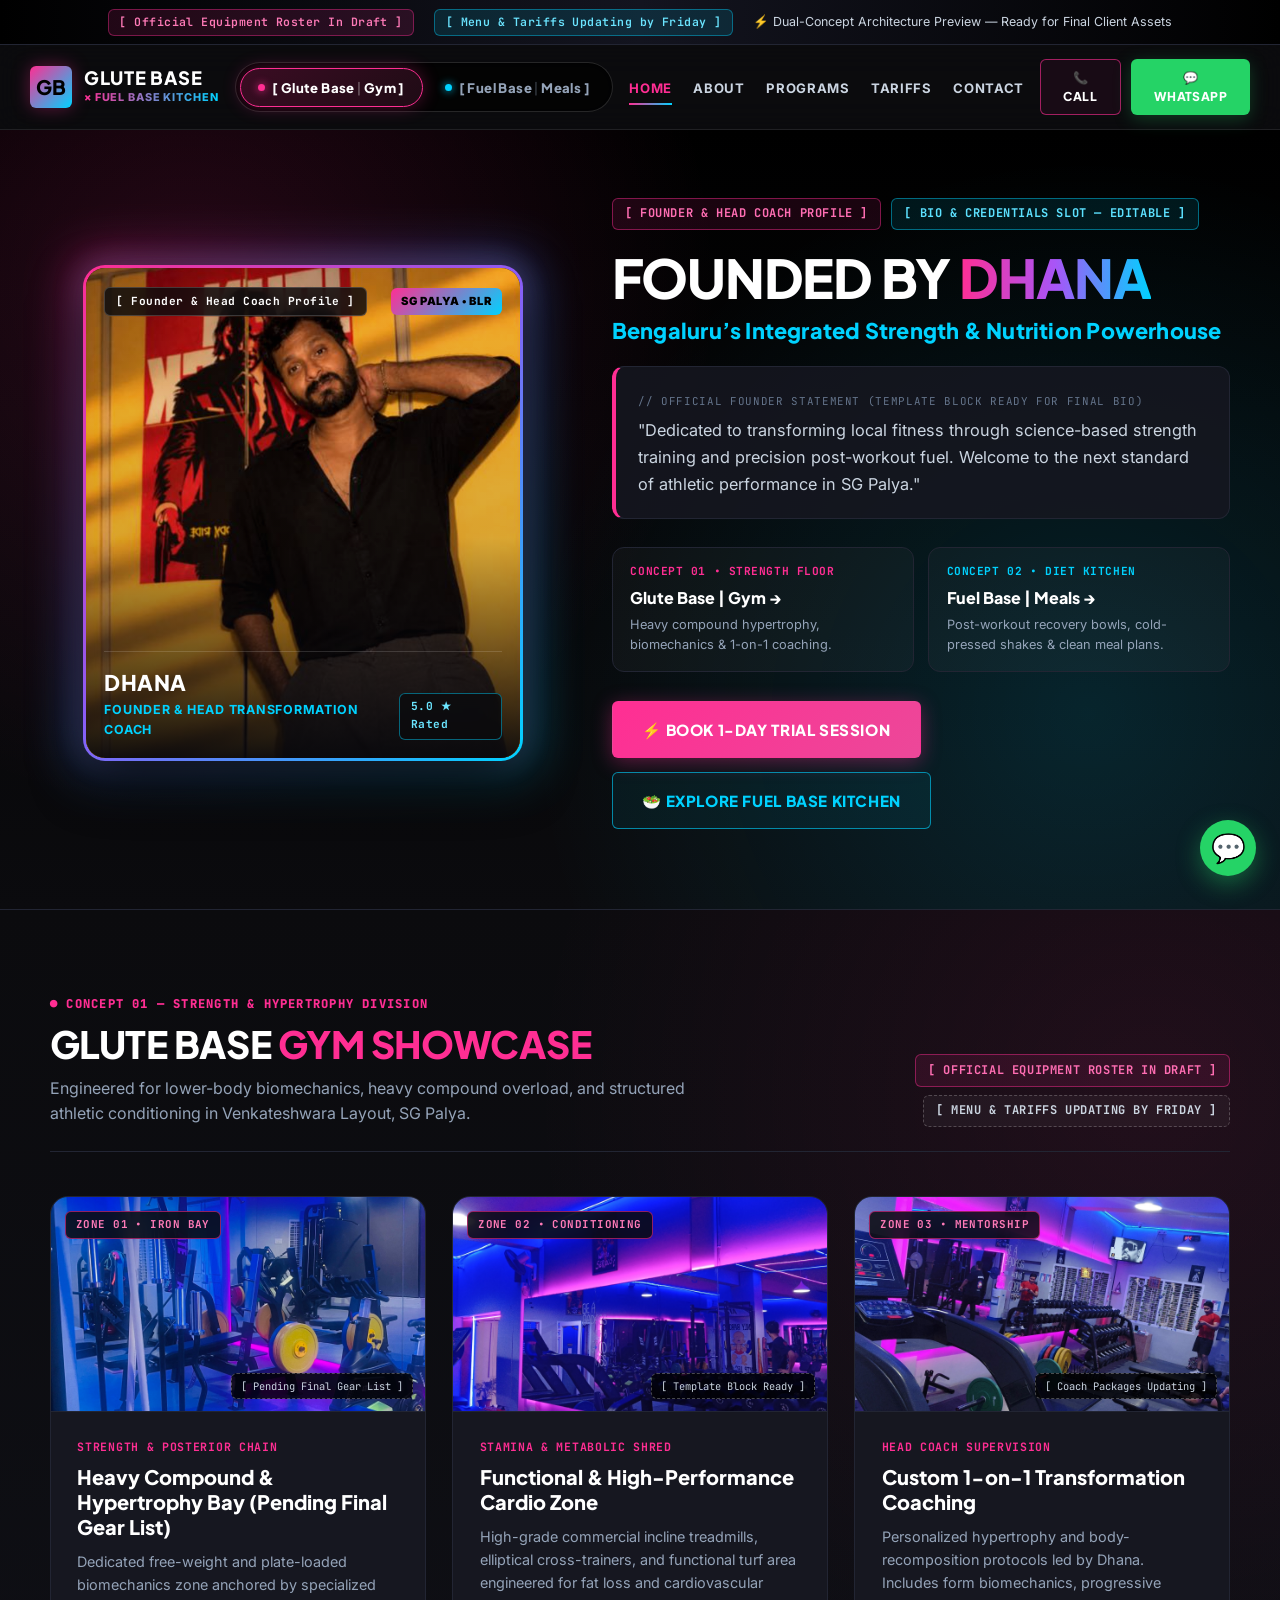
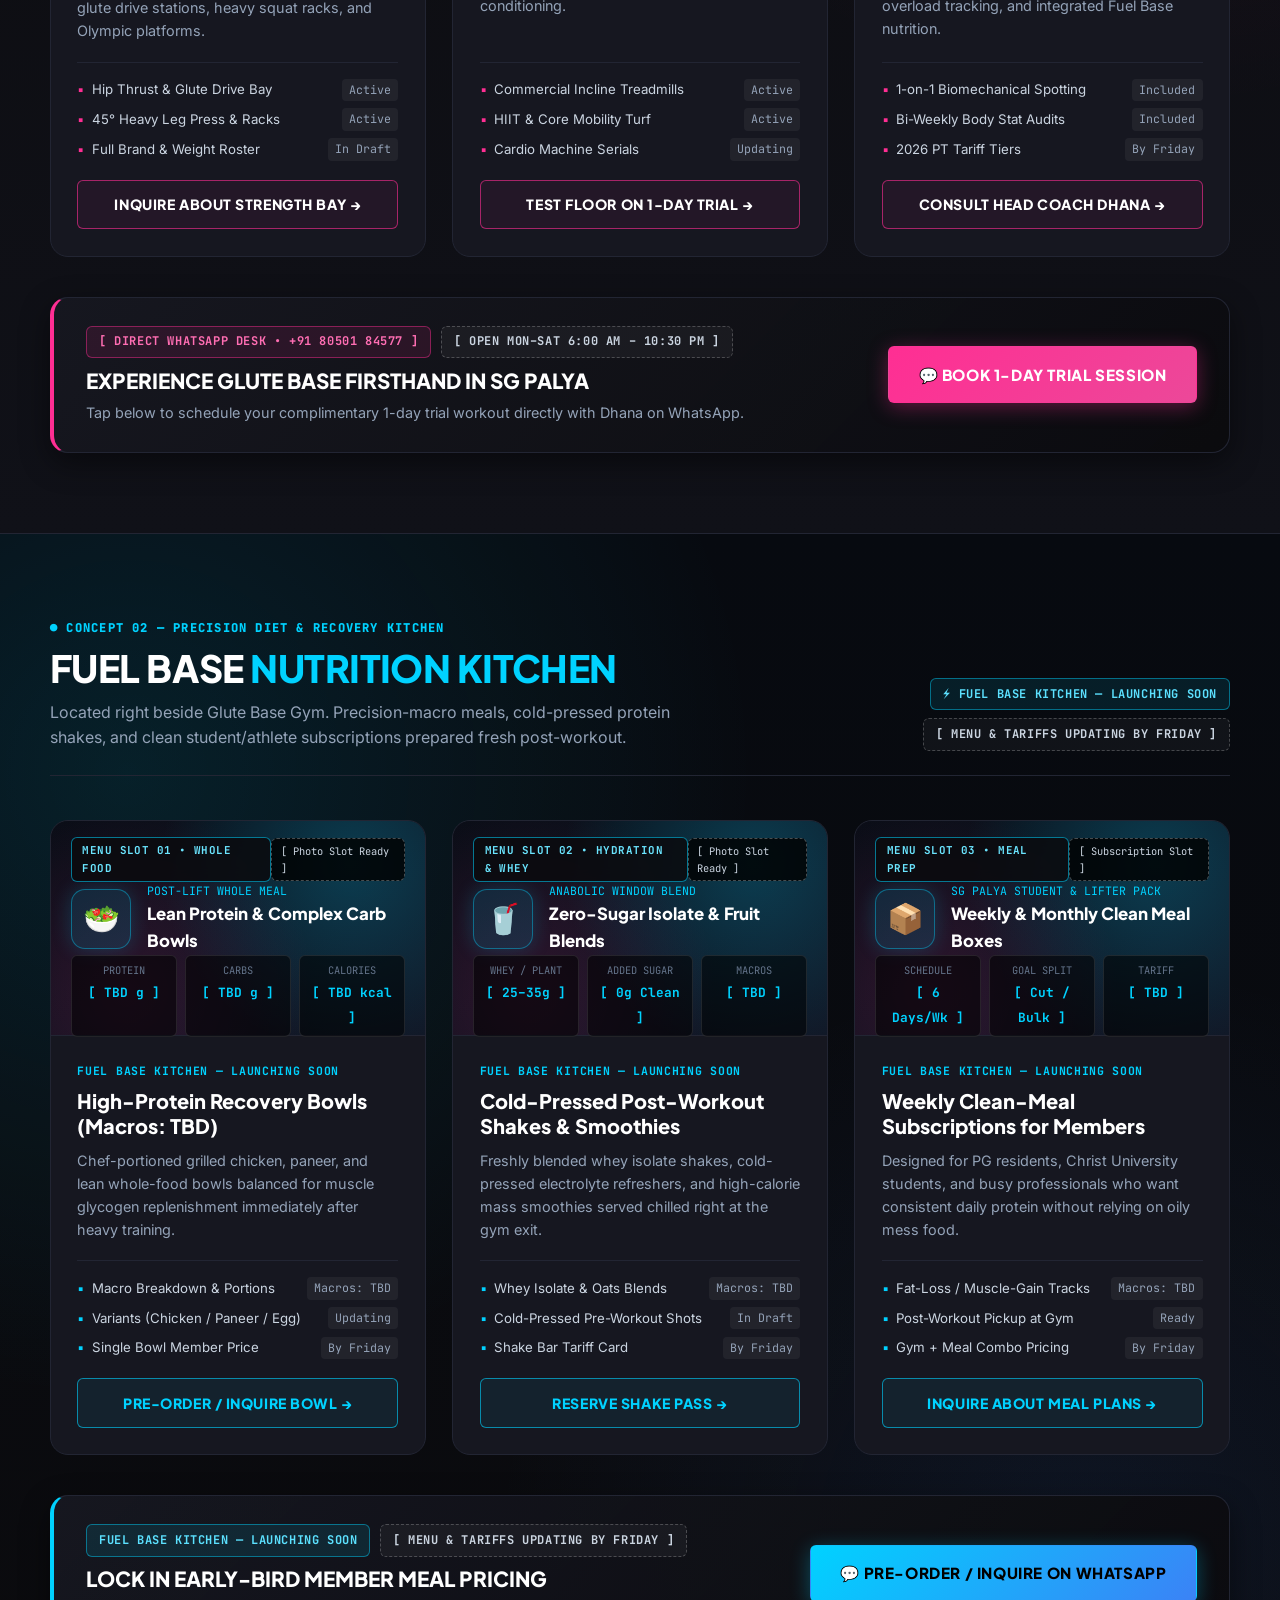
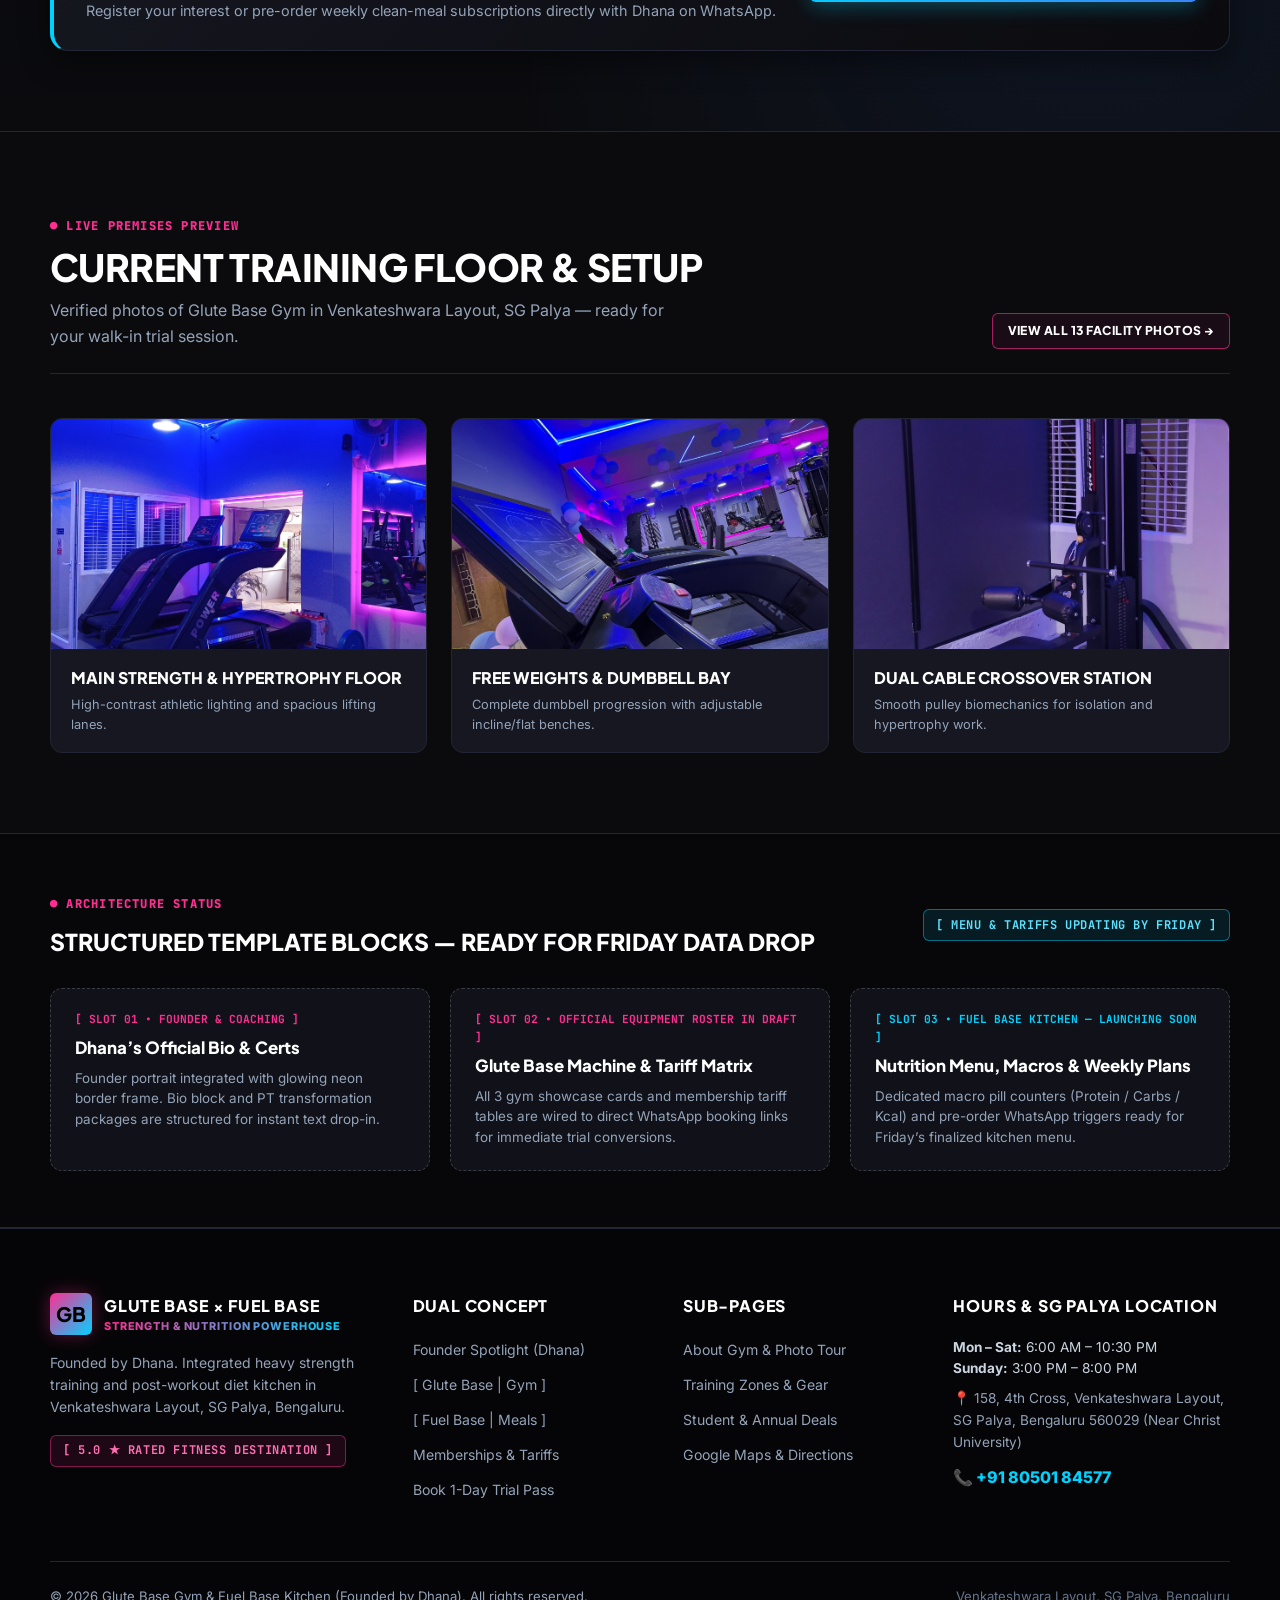
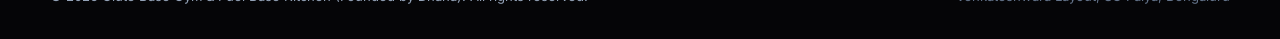
==== commit dcfc9960: "feat: revamp UI for Glute Base & Fuel Base dual concept with Dhana founder spotlight" ====
--- a/index.html
+++ b/index.html
@@ -3,396 +3,588 @@
 <head>
   <meta charset="UTF-8">
   <meta name="viewport" content="width=device-width, initial-scale=1.0">
-  <title>Glute Base Gym &amp; Fitness Centre | Venkateshwara Layout, SG Palya, Bengaluru</title>
-  <meta name="description" content="Glute Base Gym & Fitness Centre in Venkateshwara Layout, SG Palya, Bengaluru. Specialized in glute building, strength training, fat loss, and personal training. 5.0 Star Rated.">
+  <title>Glute Base Gym &amp; Fuel Base Kitchen | Founded by Dhana — SG Palya, Bengaluru</title>
+  <meta name="description" content="Founded by Dhana — Bengaluru’s Integrated Strength & Nutrition Powerhouse in SG Palya. Glute Base Gym & Fuel Base Nutrition Kitchen.">
   <link rel="preconnect" href="https://fonts.googleapis.com">
   <link rel="preconnect" href="https://fonts.gstatic.com" crossorigin>
-  <link href="https://fonts.googleapis.com/css2?family=Inter:wght@400;500;600;700&family=Plus+Jakarta+Sans:wght@700;800;900&display=swap" rel="stylesheet">
+  <link href="https://fonts.googleapis.com/css2?family=Inter:wght@400;500;600;700&family=JetBrains+Mono:wght@500;700&family=Plus+Jakarta+Sans:wght@700;800;900&display=swap" rel="stylesheet">
   <link rel="stylesheet" href="css/style.css">
 </head>
 <body>
 
-  <!-- Ongoing Sale Announcement Bar -->
-  <div class="sale-top-bar">
-    🔥 <strong>ONGOING SALE:</strong> Flat ₹1,000 OFF on 3-Month &amp; Annual Passes + 1 Month FREE for Students! 
-    <a href="membership.html">Claim Sale Offer →</a>
+  <!-- Template & Delivery Indicator Top Strip -->
+  <div class="template-top-banner">
+    <div class="container template-top-inner">
+      <span class="template-pill pink">[ Official Equipment Roster In Draft ]</span>
+      <span class="template-pill cyan">[ Menu &amp; Tariffs Updating by Friday ]</span>
+      <span>⚡ Dual-Concept Architecture Preview — Ready for Final Client Assets</span>
+    </div>
   </div>
 
-  <!-- Header -->
+  <!-- 1. Top Dual-Concept Switcher / Sticky Glassmorphism Navigation -->
   <header class="header">
     <div class="container navbar">
       <a href="index.html" class="logo">
         <div class="logo-badge">GB</div>
         <div class="logo-text">
-          <h1>Glute Base</h1>
-          <span>Gym &amp; Fitness Centre</span>
+          <h2>Glute Base</h2>
+          <span>&times; Fuel Base Kitchen</span>
         </div>
       </a>
+
+      <!-- Segmented Dual-Concept Switcher -->
+      <div class="concept-switcher" role="tablist" aria-label="Dual Concept Switcher">
+        <a href="#glute-base" class="concept-tab gym-tab active" data-target="glute-base" role="tab">
+          <span class="dot"></span>
+          <span>[ Glute Base <span class="tab-divider">|</span> Gym ]</span>
+        </a>
+        <a href="#fuel-base" class="concept-tab fuel-tab" data-target="fuel-base" role="tab">
+          <span class="dot"></span>
+          <span>[ Fuel Base <span class="tab-divider">|</span> Meals ]</span>
+        </a>
+      </div>
 
       <nav>
         <ul class="nav-links">
           <li><a href="index.html" class="nav-link active">Home</a></li>
-          <li><a href="about.html" class="nav-link">About Gym</a></li>
+          <li><a href="about.html" class="nav-link">About</a></li>
           <li><a href="programs.html" class="nav-link">Programs</a></li>
-          <li><a href="membership.html" class="nav-link">Memberships &amp; Deals</a></li>
-          <li><a href="contact.html" class="nav-link">Contact &amp; Pass</a></li>
+          <li><a href="membership.html" class="nav-link">Tariffs</a></li>
+          <li><a href="contact.html" class="nav-link">Contact</a></li>
         </ul>
       </nav>
 
       <div class="header-actions">
-        <a href="tel:+918050184577" class="btn btn-outline btn-sm">📞 +91 80501 84577</a>
-        <a href="https://wa.me/918050184577?text=Hi%2C%20I%20am%20interested%20in%20joining%20Glute%20Base%20Gym." target="_blank" rel="noopener" class="btn btn-whatsapp btn-sm">💬 WhatsApp Us</a>
+        <a href="tel:+918050184577" class="btn btn-outline btn-sm">📞 Call</a>
+        <a href="https://wa.me/918050184577?text=Hi%20Dhana%2C%20I%20would%20like%20to%20book%20a%201-Day%20Trial%20Session%20at%20Glute%20Base%20Gym." target="_blank" rel="noopener" class="btn btn-whatsapp btn-sm">💬 WhatsApp</a>
         <button class="mobile-menu-btn" aria-label="Toggle navigation">☰</button>
       </div>
     </div>
   </header>
 
-  <!-- Hero Section -->
-  <section class="hero-section">
-    <div class="container hero-grid">
-      <div class="hero-content">
-        
-        <!-- Ongoing Sale Hero Callout -->
-        <div class="sale-hero-card">
-          <span class="sale-tag-badge">⚡ Ongoing Sale</span>
-          <div class="sale-text">
-            <h4>Transform Season Offer: 3 Months + 1 Month FREE</h4>
-            <p>Save ₹1,000 on quarterly &amp; yearly plans • Includes Free 1-on-1 PT Trial &amp; Diet Plan.</p>
-          </div>
-        </div>
-
-        <h1 class="hero-title">
-          Build Real Strength. <span>Sculpt Your Physique.</span>
+  <!-- 2. Hero Section (Founder Spotlight: Dhana) -->
+  <section class="founder-hero" id="founder-spotlight">
+    <div class="container founder-hero-grid">
+
+      <!-- Left: Sleek Portrait Card with Glowing Pink/Blue Gradient Borders -->
+      <div class="founder-portrait-stage">
+        <div class="founder-glow-backdrop"></div>
+        <div class="founder-card-frame">
+          <div class="founder-card-inner">
+            <img
+              src="images/dhana_founder.png"
+              alt="Dhana — Founder & Head Coach of Glute Base Gym and Fuel Base Nutrition Kitchen"
+              class="founder-portrait-img"
+              width="440"
+              height="490"
+            >
+            <div class="founder-portrait-overlay">
+              <div class="founder-top-badges">
+                <span class="founder-corner-tag">[ Founder &amp; Head Coach Profile ]</span>
+                <span class="founder-verified-pill">SG Palya • BLR</span>
+              </div>
+              <div class="founder-bottom-plate">
+                <div>
+                  <h3>Dhana</h3>
+                  <p>Founder &amp; Head Transformation Coach</p>
+                </div>
+                <span class="founder-corner-tag" style="border-color: rgba(0, 210, 255, 0.45); color: #6BE5FF;">5.0 ★ Rated</span>
+              </div>
+            </div>
+          </div>
+        </div>
+      </div>
+
+      <!-- Right: Prominent Founder Copy, Mission & Dual-Concept Architecture -->
+      <div class="founder-copy">
+        <div class="founder-status-row">
+          <span class="status-bracket-tag pink-tag">[ Founder &amp; Head Coach Profile ]</span>
+          <span class="status-bracket-tag cyan-tag">[ Bio &amp; Credentials Slot — Editable ]</span>
+        </div>
+
+        <h1 class="founder-headline">
+          Founded by <span class="gradient-accent">Dhana</span>
         </h1>
-        <p class="hero-desc">
-          Welcome to Glute Base Gym &amp; Fitness Centre in Venkateshwara Layout, SG Palya. We are Bengaluru’s specialized destination for glute hypertrophy, heavy strength conditioning, athletic fat loss, and transformational personal training.
-        </p>
+
+        <h2 class="founder-mission-sub">
+          Bengaluru’s Integrated Strength &amp; Nutrition Powerhouse
+        </h2>
+
+        <div class="founder-bio-box">
+          <span class="bio-template-label">// Official Founder Statement (Template Block Ready for Final Bio)</span>
+          <p>
+            "Dedicated to transforming local fitness through science-based strength training and precision post-workout fuel. Welcome to the next standard of athletic performance in SG Palya."
+          </p>
+        </div>
+
+        <!-- Dual-Concept Architecture Quick Jump Cards -->
+        <div class="dual-architecture-pills">
+          <a href="#glute-base" class="arch-mini-card pink-card">
+            <span class="arch-tag">Concept 01 • Strength Floor</span>
+            <h4>Glute Base | Gym →</h4>
+            <p>Heavy compound hypertrophy, biomechanics &amp; 1-on-1 coaching.</p>
+          </a>
+          <a href="#fuel-base" class="arch-mini-card cyan-card">
+            <span class="arch-tag">Concept 02 • Diet Kitchen</span>
+            <h4>Fuel Base | Meals →</h4>
+            <p>Post-workout recovery bowls, cold-pressed shakes &amp; clean meal plans.</p>
+          </a>
+        </div>
 
         <div class="hero-actions">
-          <a href="membership.html" class="btn btn-primary btn-lg">View Plans &amp; Ongoing Deals</a>
-          <a href="https://wa.me/918050184577?text=Hi%2C%20I%20want%20to%20claim%20the%20Free%201-Day%20Gym%20Trial%20Pass%20at%20Glute%20Base." target="_blank" rel="noopener" class="btn btn-whatsapp btn-lg">💬 Claim Free 1-Day Trial</a>
-          <a href="programs.html" class="btn btn-outline btn-lg">Explore Equipment</a>
-        </div>
-
-        <div class="hero-stats">
-          <div class="stat-item">
-            <h3>5.0 ★</h3>
-            <p>90+ Top Reviews</p>
-          </div>
-          <div class="stat-item">
-            <h3>100%</h3>
-            <p>Real Heavy Iron</p>
-          </div>
-          <div class="stat-item">
-            <h3>6 AM–10:30 PM</h3>
-            <p>Extended Work Hours</p>
-          </div>
-        </div>
-      </div>
-
-      <div class="hero-visual">
-        <div class="hero-image-box">
-          <img src="images/gym_interior_floor.jpg" alt="Interior floor of Glute Base Gym & Fitness Centre SG Palya" width="600" height="420">
-        </div>
-        <div class="hero-location-badge">
-          <div>
-            <strong>📍 158, 4th Cross Road, Venkateshwara Layout</strong>
-            <span>SG Palya, Bengaluru (Behind Gayatri Gents PG • Near Christ University)</span>
-          </div>
-          <a href="contact.html" class="btn btn-outline btn-sm">Directions →</a>
-        </div>
-      </div>
+          <a href="https://wa.me/918050184577?text=Hi%20Dhana%2C%20I%20want%20to%20book%20a%201-Day%20Trial%20Session%20at%20Glute%20Base%20Gym%20in%20SG%20Palya." target="_blank" rel="noopener" class="btn btn-pink btn-lg">
+            ⚡ Book 1-Day Trial Session
+          </a>
+          <a href="#fuel-base" class="btn btn-outline-cyan btn-lg">
+            🥗 Explore Fuel Base Kitchen
+          </a>
+        </div>
+      </div>
+
     </div>
   </section>
 
-  <!-- Key Highlights Strip -->
-  <section class="section section-dark" style="padding: 3rem 0; border-bottom: 1px solid var(--border-dark);">
+  <!-- 3. Glute Base Section (Structured Template Showcase) -->
+  <section class="section section-glute-showcase" id="glute-base">
     <div class="container">
-      <div style="display: grid; grid-template-columns: repeat(4, 1fr); gap: 1.5rem;">
-        <div style="background: var(--bg-card); padding: 1.5rem; border-radius: var(--radius-md); border: 1px solid var(--border-dark);">
-          <div style="color: var(--accent); font-size: 1.8rem; margin-bottom: 0.5rem;">🏋️‍♂️</div>
-          <h4 style="font-size: 1.05rem; font-weight: 800; text-transform: uppercase; margin-bottom: 0.25rem;">Glute &amp; Lower Body Focus</h4>
-          <p style="font-size: 0.85rem; color: var(--text-gray);">Dedicated hip thrust machines, specialized glute drivers, and heavy squat cages.</p>
-        </div>
-
-        <div style="background: var(--bg-card); padding: 1.5rem; border-radius: var(--radius-md); border: 1px solid var(--border-dark);">
-          <div style="color: var(--accent); font-size: 1.8rem; margin-bottom: 0.5rem;">🔥</div>
-          <h4 style="font-size: 1.05rem; font-weight: 800; text-transform: uppercase; margin-bottom: 0.25rem;">Expert Personal Coaching</h4>
-          <p style="font-size: 0.85rem; color: var(--text-gray);">Structured progressive overload routines, form corrections, and tailored macros.</p>
-        </div>
-
-        <div style="background: var(--bg-card); padding: 1.5rem; border-radius: var(--radius-md); border: 1px solid var(--border-dark);">
-          <div style="color: var(--accent); font-size: 1.8rem; margin-bottom: 0.5rem;">🎓</div>
-          <h4 style="font-size: 1.05rem; font-weight: 800; text-transform: uppercase; margin-bottom: 0.25rem;">Student &amp; PG Friendly</h4>
-          <p style="font-size: 0.85rem; color: var(--text-gray);">Affordable packages for Christ University students and local PG residents.</p>
-        </div>
-
-        <div style="background: var(--bg-card); padding: 1.5rem; border-radius: var(--radius-md); border: 1px solid var(--border-dark);">
-          <div style="color: var(--accent); font-size: 1.8rem; margin-bottom: 0.5rem;">🕒</div>
-          <h4 style="font-size: 1.05rem; font-weight: 800; text-transform: uppercase; margin-bottom: 0.25rem;">Flexible Timings</h4>
-          <p style="font-size: 0.85rem; color: var(--text-gray);">Open Monday to Saturday from 6:00 AM to 10:30 PM, plus Sunday evening slots.</p>
-        </div>
-      </div>
+
+      <div class="section-header-bar">
+        <div>
+          <span class="section-tag">● Concept 01 — Strength &amp; Hypertrophy Division</span>
+          <h2 class="section-title">Glute Base <span style="color: var(--pink);">Gym Showcase</span></h2>
+          <p class="section-subtitle">
+            Engineered for lower-body biomechanics, heavy compound overload, and structured athletic conditioning in Venkateshwara Layout, SG Palya.
+          </p>
+        </div>
+        <div style="display: flex; flex-direction: column; align-items: flex-end; gap: 0.5rem;">
+          <span class="status-bracket-tag pink-tag">[ Official Equipment Roster In Draft ]</span>
+          <span class="status-bracket-tag">[ Menu &amp; Tariffs Updating by Friday ]</span>
+        </div>
+      </div>
+
+      <!-- 3 Structured Template Cards for Glute Base -->
+      <div class="template-cards-grid">
+
+        <!-- Card 1 -->
+        <article class="template-card gym-card">
+          <div class="template-card-media">
+            <img src="images/gym_glute_machines.jpg" alt="Heavy Compound and Hypertrophy Bay at Glute Base Gym" width="400" height="215" loading="lazy">
+            <span class="media-overlay-badge pink">Zone 01 • Iron Bay</span>
+            <span class="template-slot-indicator">[ Pending Final Gear List ]</span>
+          </div>
+          <div class="template-card-body">
+            <span class="template-card-kicker">Strength &amp; Posterior Chain</span>
+            <h3 class="template-card-title">Heavy Compound &amp; Hypertrophy Bay (Pending Final Gear List)</h3>
+            <p class="template-card-desc">
+              Dedicated free-weight and plate-loaded biomechanics zone anchored by specialized glute drive stations, heavy squat racks, and Olympic platforms.
+            </p>
+            <ul class="template-spec-list">
+              <li>
+                <span class="spec-key">Hip Thrust &amp; Glute Drive Bay</span>
+                <span class="spec-val">Active</span>
+              </li>
+              <li>
+                <span class="spec-key">45° Heavy Leg Press &amp; Racks</span>
+                <span class="spec-val">Active</span>
+              </li>
+              <li>
+                <span class="spec-key">Full Brand &amp; Weight Roster</span>
+                <span class="spec-val">In Draft</span>
+              </li>
+            </ul>
+            <a href="https://wa.me/918050184577?text=Hi%20Dhana%2C%20I%20would%20like%20to%20book%20a%201-Day%20Trial%20Session%20for%20the%20Heavy%20Compound%20%26%20Hypertrophy%20Bay." target="_blank" rel="noopener" class="btn btn-outline" style="width: 100%;">
+              Inquire About Strength Bay →
+            </a>
+          </div>
+        </article>
+
+        <!-- Card 2 -->
+        <article class="template-card gym-card">
+          <div class="template-card-media">
+            <img src="images/gym_cardio_treadmills.jpg" alt="Functional and High-Performance Cardio Zone at Glute Base Gym" width="400" height="215" loading="lazy">
+            <span class="media-overlay-badge pink">Zone 02 • Conditioning</span>
+            <span class="template-slot-indicator">[ Template Block Ready ]</span>
+          </div>
+          <div class="template-card-body">
+            <span class="template-card-kicker">Stamina &amp; Metabolic Shred</span>
+            <h3 class="template-card-title">Functional &amp; High-Performance Cardio Zone</h3>
+            <p class="template-card-desc">
+              High-grade commercial incline treadmills, elliptical cross-trainers, and functional turf area engineered for fat loss and cardiovascular conditioning.
+            </p>
+            <ul class="template-spec-list">
+              <li>
+                <span class="spec-key">Commercial Incline Treadmills</span>
+                <span class="spec-val">Active</span>
+              </li>
+              <li>
+                <span class="spec-key">HIIT &amp; Core Mobility Turf</span>
+                <span class="spec-val">Active</span>
+              </li>
+              <li>
+                <span class="spec-key">Cardio Machine Serials</span>
+                <span class="spec-val">Updating</span>
+              </li>
+            </ul>
+            <a href="https://wa.me/918050184577?text=Hi%20Dhana%2C%20I%20would%20like%20to%20book%20a%201-Day%20Trial%20Session%20at%20Glute%20Base%20Gym." target="_blank" rel="noopener" class="btn btn-outline" style="width: 100%;">
+              Test Floor on 1-Day Trial →
+            </a>
+          </div>
+        </article>
+
+        <!-- Card 3 -->
+        <article class="template-card gym-card">
+          <div class="template-card-media">
+            <img src="images/gym_weight_training.jpg" alt="Custom 1-on-1 Transformation Coaching by Dhana" width="400" height="215" loading="lazy">
+            <span class="media-overlay-badge pink">Zone 03 • Mentorship</span>
+            <span class="template-slot-indicator">[ Coach Packages Updating ]</span>
+          </div>
+          <div class="template-card-body">
+            <span class="template-card-kicker">Head Coach Supervision</span>
+            <h3 class="template-card-title">Custom 1-on-1 Transformation Coaching</h3>
+            <p class="template-card-desc">
+              Personalized hypertrophy and body-recomposition protocols led by Dhana. Includes form biomechanics, progressive overload tracking, and integrated Fuel Base nutrition.
+            </p>
+            <ul class="template-spec-list">
+              <li>
+                <span class="spec-key">1-on-1 Biomechanical Spotting</span>
+                <span class="spec-val">Included</span>
+              </li>
+              <li>
+                <span class="spec-key">Bi-Weekly Body Stat Audits</span>
+                <span class="spec-val">Included</span>
+              </li>
+              <li>
+                <span class="spec-key">2026 PT Tariff Tiers</span>
+                <span class="spec-val">By Friday</span>
+              </li>
+            </ul>
+            <a href="https://wa.me/918050184577?text=Hi%20Dhana%2C%20I%20am%20interested%20in%20Custom%201-on-1%20Transformation%20Coaching%20at%20Glute%20Base." target="_blank" rel="noopener" class="btn btn-outline" style="width: 100%;">
+              Consult Head Coach Dhana →
+            </a>
+          </div>
+        </article>
+
+      </div>
+
+      <!-- Prominent 1-Tap WhatsApp Action Bar for Glute Base -->
+      <div class="showcase-cta-bar pink-bar">
+        <div class="showcase-cta-info">
+          <div style="display: flex; align-items: center; gap: 0.6rem; flex-wrap: wrap; margin-bottom: 0.35rem;">
+            <span class="status-bracket-tag pink-tag">[ Direct WhatsApp Desk • +91 80501 84577 ]</span>
+            <span class="status-bracket-tag">[ Open Mon–Sat 6:00 AM – 10:30 PM ]</span>
+          </div>
+          <h3>Experience Glute Base Firsthand in SG Palya</h3>
+          <p>Tap below to schedule your complimentary 1-day trial workout directly with Dhana on WhatsApp.</p>
+        </div>
+        <div>
+          <a
+            href="https://wa.me/918050184577?text=Hi%20Dhana%2C%20I%20saw%20the%20Glute%20Base%20website%20and%20want%20to%20Book%20a%201-Day%20Trial%20Session."
+            target="_blank"
+            rel="noopener"
+            class="btn btn-pink btn-lg"
+          >
+            💬 Book 1-Day Trial Session
+          </a>
+        </div>
+      </div>
+
     </div>
   </section>
 
-  <!-- Programs & Training Floor Preview -->
-  <section class="section section-surface">
+  <!-- 4. Fuel Base Section (The Post-Workout Nutrition Concept) -->
+  <section class="section section-fuel-showcase" id="fuel-base">
     <div class="container">
-      <div class="section-header">
-        <span class="section-tag">Training Zones</span>
-        <h2 class="section-title">Built For Serious Workouts</h2>
-        <p class="section-subtitle">Every square foot is engineered for hypertrophy, functional athletic conditioning, and heavy compound lifting.</p>
-      </div>
-
-      <div class="programs-grid">
-        <div class="program-card">
-          <div class="program-icon">🍑</div>
-          <h3 class="program-title">Glute Building &amp; Lower Body</h3>
-          <p class="program-desc">Targeted biomechanics to sculpt, strengthen, and hypertrophy your posterior chain and glute muscles safely.</p>
-          <ul class="program-list">
-            <li>Glute Drive &amp; Hip Thrust Station</li>
-            <li>45° Heavy Leg Press &amp; Hack Squat</li>
-            <li>Abductor / Adductor Machines</li>
-          </ul>
-          <a href="programs.html#glute" style="color: var(--accent); font-weight: 800; font-size: 0.85rem; text-transform: uppercase;">Explore Zone →</a>
-        </div>
-
-        <div class="program-card">
-          <div class="program-icon">💪</div>
-          <h3 class="program-title">Free Weights &amp; Hypertrophy</h3>
-          <p class="program-desc">Full spectrum dumbbell racks, Olympic bars, and flat/incline benches for progressive muscle growth.</p>
-          <ul class="program-list">
-            <li>Dumbbells from 2.5kg up to heavy iron</li>
-            <li>Olympic Barbells, Bumper Plates &amp; Collars</li>
-            <li>Adjustable Incline &amp; Decline Benches</li>
-          </ul>
-          <a href="programs.html#weights" style="color: var(--accent); font-weight: 800; font-size: 0.85rem; text-transform: uppercase;">Explore Zone →</a>
-        </div>
-
-        <div class="program-card">
-          <div class="program-icon">🏃</div>
-          <h3 class="program-title">Cardio &amp; Fat Conditioning</h3>
-          <p class="program-desc">High-grade motorized treadmills, spin bikes, and cross-trainers for cardiovascular stamina and fat shredding.</p>
-          <ul class="program-list">
-            <li>Commercial Incline Treadmills</li>
-            <li>Ellipticals &amp; Stationary Spin Bikes</li>
-            <li>HIIT &amp; Functional Endurance Turf</li>
-          </ul>
-          <a href="programs.html#cardio" style="color: var(--accent); font-weight: 800; font-size: 0.85rem; text-transform: uppercase;">Explore Zone →</a>
-        </div>
-      </div>
+
+      <div class="section-header-bar">
+        <div>
+          <span class="section-tag cyan">● Concept 02 — Precision Diet &amp; Recovery Kitchen</span>
+          <h2 class="section-title">Fuel Base <span style="color: var(--cyan);">Nutrition Kitchen</span></h2>
+          <p class="section-subtitle">
+            Located right beside Glute Base Gym. Precision-macro meals, cold-pressed protein shakes, and clean student/athlete subscriptions prepared fresh post-workout.
+          </p>
+        </div>
+        <div style="display: flex; flex-direction: column; align-items: flex-end; gap: 0.5rem;">
+          <span class="status-bracket-tag cyan-tag">⚡ Fuel Base Kitchen — Launching Soon</span>
+          <span class="status-bracket-tag">[ Menu &amp; Tariffs Updating by Friday ]</span>
+        </div>
+      </div>
+
+      <!-- 3 Structured Preview Menu Cards with Macro Placeholders -->
+      <div class="template-cards-grid">
+
+        <!-- Menu Card 1 -->
+        <article class="template-card fuel-card">
+          <div class="fuel-visual-graphic">
+            <div style="display: flex; justify-content: space-between; align-items: center;">
+              <span class="media-overlay-badge cyan" style="position: static;">Menu Slot 01 • Whole Food</span>
+              <span class="template-slot-indicator" style="position: static;">[ Photo Slot Ready ]</span>
+            </div>
+            <div class="fuel-graphic-center">
+              <div class="fuel-icon-box">🥗</div>
+              <div>
+                <div style="font-family: var(--font-mono); font-size: 0.72rem; color: var(--cyan); text-transform: uppercase;">Post-Lift Whole Meal</div>
+                <div style="font-family: var(--font-heading); font-weight: 800; font-size: 1.05rem; color: var(--text-white);">Lean Protein &amp; Complex Carb Bowls</div>
+              </div>
+            </div>
+            <div class="macro-Grid-placeholder">
+              <div class="macro-pill-box">
+                <span>Protein</span>
+                <strong>[ TBD g ]</strong>
+              </div>
+              <div class="macro-pill-box">
+                <span>Carbs</span>
+                <strong>[ TBD g ]</strong>
+              </div>
+              <div class="macro-pill-box">
+                <span>Calories</span>
+                <strong>[ TBD kcal ]</strong>
+              </div>
+            </div>
+          </div>
+          <div class="template-card-body">
+            <span class="template-card-kicker">Fuel Base Kitchen — Launching Soon</span>
+            <h3 class="template-card-title">High-Protein Recovery Bowls (Macros: TBD)</h3>
+            <p class="template-card-desc">
+              Chef-portioned grilled chicken, paneer, and lean whole-food bowls balanced for muscle glycogen replenishment immediately after heavy training.
+            </p>
+            <ul class="template-spec-list">
+              <li>
+                <span class="spec-key">Macro Breakdown &amp; Portions</span>
+                <span class="spec-val">Macros: TBD</span>
+              </li>
+              <li>
+                <span class="spec-key">Variants (Chicken / Paneer / Egg)</span>
+                <span class="spec-val">Updating</span>
+              </li>
+              <li>
+                <span class="spec-key">Single Bowl Member Price</span>
+                <span class="spec-val">By Friday</span>
+              </li>
+            </ul>
+            <a href="https://wa.me/918050184577?text=Hi%20Dhana%2C%20I%20want%20to%20pre-order%20or%20inquire%20about%20the%20High-Protein%20Recovery%20Bowls%20at%20Fuel%20Base%20Kitchen." target="_blank" rel="noopener" class="btn btn-outline-cyan" style="width: 100%;">
+              Pre-Order / Inquire Bowl →
+            </a>
+          </div>
+        </article>
+
+        <!-- Menu Card 2 -->
+        <article class="template-card fuel-card">
+          <div class="fuel-visual-graphic">
+            <div style="display: flex; justify-content: space-between; align-items: center;">
+              <span class="media-overlay-badge cyan" style="position: static;">Menu Slot 02 • Hydration &amp; Whey</span>
+              <span class="template-slot-indicator" style="position: static;">[ Photo Slot Ready ]</span>
+            </div>
+            <div class="fuel-graphic-center">
+              <div class="fuel-icon-box">🥤</div>
+              <div>
+                <div style="font-family: var(--font-mono); font-size: 0.72rem; color: var(--cyan); text-transform: uppercase;">Anabolic Window Blend</div>
+                <div style="font-family: var(--font-heading); font-weight: 800; font-size: 1.05rem; color: var(--text-white);">Zero-Sugar Isolate &amp; Fruit Blends</div>
+              </div>
+            </div>
+            <div class="macro-Grid-placeholder">
+              <div class="macro-pill-box">
+                <span>Whey / Plant</span>
+                <strong>[ 25–35g ]</strong>
+              </div>
+              <div class="macro-pill-box">
+                <span>Added Sugar</span>
+                <strong>[ 0g Clean ]</strong>
+              </div>
+              <div class="macro-pill-box">
+                <span>Macros</span>
+                <strong>[ TBD ]</strong>
+              </div>
+            </div>
+          </div>
+          <div class="template-card-body">
+            <span class="template-card-kicker">Fuel Base Kitchen — Launching Soon</span>
+            <h3 class="template-card-title">Cold-Pressed Post-Workout Shakes &amp; Smoothies</h3>
+            <p class="template-card-desc">
+              Freshly blended whey isolate shakes, cold-pressed electrolyte refreshers, and high-calorie mass smoothies served chilled right at the gym exit.
+            </p>
+            <ul class="template-spec-list">
+              <li>
+                <span class="spec-key">Whey Isolate &amp; Oats Blends</span>
+                <span class="spec-val">Macros: TBD</span>
+              </li>
+              <li>
+                <span class="spec-key">Cold-Pressed Pre-Workout Shots</span>
+                <span class="spec-val">In Draft</span>
+              </li>
+              <li>
+                <span class="spec-key">Shake Bar Tariff Card</span>
+                <span class="spec-val">By Friday</span>
+              </li>
+            </ul>
+            <a href="https://wa.me/918050184577?text=Hi%20Dhana%2C%20I%20want%20to%20inquire%20about%20the%20Cold-Pressed%20Post-Workout%20Shakes%20at%20Fuel%20Base%20Kitchen." target="_blank" rel="noopener" class="btn btn-outline-cyan" style="width: 100%;">
+              Reserve Shake Pass →
+            </a>
+          </div>
+        </article>
+
+        <!-- Menu Card 3 -->
+        <article class="template-card fuel-card">
+          <div class="fuel-visual-graphic">
+            <div style="display: flex; justify-content: space-between; align-items: center;">
+              <span class="media-overlay-badge cyan" style="position: static;">Menu Slot 03 • Meal Prep</span>
+              <span class="template-slot-indicator" style="position: static;">[ Subscription Slot ]</span>
+            </div>
+            <div class="fuel-graphic-center">
+              <div class="fuel-icon-box">📦</div>
+              <div>
+                <div style="font-family: var(--font-mono); font-size: 0.72rem; color: var(--cyan); text-transform: uppercase;">SG Palya Student &amp; Lifter Pack</div>
+                <div style="font-family: var(--font-heading); font-weight: 800; font-size: 1.05rem; color: var(--text-white);">Weekly &amp; Monthly Clean Meal Boxes</div>
+              </div>
+            </div>
+            <div class="macro-Grid-placeholder">
+              <div class="macro-pill-box">
+                <span>Schedule</span>
+                <strong>[ 6 Days/Wk ]</strong>
+              </div>
+              <div class="macro-pill-box">
+                <span>Goal Split</span>
+                <strong>[ Cut / Bulk ]</strong>
+              </div>
+              <div class="macro-pill-box">
+                <span>Tariff</span>
+                <strong>[ TBD ]</strong>
+              </div>
+            </div>
+          </div>
+          <div class="template-card-body">
+            <span class="template-card-kicker">Fuel Base Kitchen — Launching Soon</span>
+            <h3 class="template-card-title">Weekly Clean-Meal Subscriptions for Members</h3>
+            <p class="template-card-desc">
+              Designed for PG residents, Christ University students, and busy professionals who want consistent daily protein without relying on oily mess food.
+            </p>
+            <ul class="template-spec-list">
+              <li>
+                <span class="spec-key">Fat-Loss / Muscle-Gain Tracks</span>
+                <span class="spec-val">Macros: TBD</span>
+              </li>
+              <li>
+                <span class="spec-key">Post-Workout Pickup at Gym</span>
+                <span class="spec-val">Ready</span>
+              </li>
+              <li>
+                <span class="spec-key">Gym + Meal Combo Pricing</span>
+                <span class="spec-val">By Friday</span>
+              </li>
+            </ul>
+            <a href="https://wa.me/918050184577?text=Hi%20Dhana%2C%20I%20am%20interested%20in%20the%20Weekly%20Clean-Meal%20Subscriptions%20at%20Fuel%20Base%20Kitchen." target="_blank" rel="noopener" class="btn btn-outline-cyan" style="width: 100%;">
+              Inquire About Meal Plans →
+            </a>
+          </div>
+        </article>
+
+      </div>
+
+      <!-- Prominent 1-Tap WhatsApp Action Bar for Fuel Base -->
+      <div class="showcase-cta-bar cyan-bar">
+        <div class="showcase-cta-info">
+          <div style="display: flex; align-items: center; gap: 0.6rem; flex-wrap: wrap; margin-bottom: 0.35rem;">
+            <span class="status-bracket-tag cyan-tag">Fuel Base Kitchen — Launching Soon</span>
+            <span class="status-bracket-tag">[ Menu &amp; Tariffs Updating by Friday ]</span>
+          </div>
+          <h3>Lock In Early-Bird Member Meal Pricing</h3>
+          <p>Register your interest or pre-order weekly clean-meal subscriptions directly with Dhana on WhatsApp.</p>
+        </div>
+        <div>
+          <a
+            href="https://wa.me/918050184577?text=Hi%20Dhana%2C%20I%20want%20to%20Pre-Order%20%2F%20Inquire%20about%20Fuel%20Base%20Kitchen%20meals%20and%20subscriptions."
+            target="_blank"
+            rel="noopener"
+            class="btn btn-cyan btn-lg"
+          >
+            💬 Pre-Order / Inquire on WhatsApp
+          </a>
+        </div>
+      </div>
+
     </div>
   </section>
 
-  <!-- Authentic Photos Gallery (Interior & Exterior) -->
+  <!-- 5. Authentic Facility Preview & Template Readiness Strip -->
   <section class="section section-dark">
     <div class="container">
-      <div class="section-header">
-        <span class="section-tag">Authentic Premises</span>
-        <h2 class="section-title">Interior &amp; Exterior Tour</h2>
-        <p class="section-subtitle">Real photos of our equipment, free-weight floor, cable systems, and street entrance in SG Palya.</p>
+      <div class="section-header-bar">
+        <div>
+          <span class="section-tag">● Live Premises Preview</span>
+          <h2 class="section-title">Current Training Floor &amp; Setup</h2>
+          <p class="section-subtitle">
+            Verified photos of Glute Base Gym in Venkateshwara Layout, SG Palya — ready for your walk-in trial session.
+          </p>
+        </div>
+        <div>
+          <a href="about.html" class="btn btn-outline btn-sm">View All 13 Facility Photos →</a>
+        </div>
       </div>
 
       <div class="gym-gallery-grid">
         <div class="gym-photo-card">
           <div class="photo-wrap">
-            <img src="images/gym_exterior_board.jpg" alt="Glute Base Gym Exterior Signboard and Entrance" width="400" height="240" loading="lazy">
+            <img src="images/gym_interior_floor.jpg" alt="Glute Base Gym Main Training Floor" width="400" height="230" loading="lazy">
           </div>
           <div class="photo-caption">
-            <h5>Street Exterior &amp; Board</h5>
-            <p>Glute Base Gym entrance located in Venkateshwara Layout, SG Palya.</p>
+            <h5>Main Strength &amp; Hypertrophy Floor</h5>
+            <p>High-contrast athletic lighting and spacious lifting lanes.</p>
           </div>
         </div>
 
         <div class="gym-photo-card">
           <div class="photo-wrap">
-            <img src="images/gym_dumbbells_rack.jpg" alt="Dumbbell Rack and Free Weights at Glute Base Gym" width="400" height="240" loading="lazy">
+            <img src="images/gym_dumbbells_rack.jpg" alt="Free Weight and Dumbbell Section" width="400" height="230" loading="lazy">
           </div>
           <div class="photo-caption">
-            <h5>Free Weight &amp; Dumbbell Section</h5>
-            <p>Extensive range of dumbbells, mirrors, and bench stations for arm and chest day.</p>
+            <h5>Free Weights &amp; Dumbbell Bay</h5>
+            <p>Complete dumbbell progression with adjustable incline/flat benches.</p>
           </div>
         </div>
 
         <div class="gym-photo-card">
           <div class="photo-wrap">
-            <img src="images/gym_cable_crossover.jpg" alt="Cable Crossover System at Glute Base Gym" width="400" height="240" loading="lazy">
+            <img src="images/gym_cable_crossover.jpg" alt="Dual Cable Crossover Machine" width="400" height="230" loading="lazy">
           </div>
           <div class="photo-caption">
-            <h5>Cable Crossover &amp; Pulleys</h5>
-            <p>Dual cable station for functional flyes, lat pulldowns, and triceps pressdowns.</p>
-          </div>
-        </div>
-
-        <div class="gym-photo-card">
-          <div class="photo-wrap">
-            <img src="images/gym_leg_press.jpg" alt="45 Degree Heavy Leg Press Machine" width="400" height="240" loading="lazy">
-          </div>
-          <div class="photo-caption">
-            <h5>Heavy Leg Press Station</h5>
-            <p>Heavy plate-loaded leg press built for intense quad, ham, and glute volume.</p>
-          </div>
-        </div>
-
-        <div class="gym-photo-card">
-          <div class="photo-wrap">
-            <img src="images/gym_cardio_treadmills.jpg" alt="Cardio and Treadmill Station" width="400" height="240" loading="lazy">
-          </div>
-          <div class="photo-caption">
-            <h5>Cardio Endurance Zone</h5>
-            <p>High-end running treadmills and cross trainers for fat burning sessions.</p>
-          </div>
-        </div>
-
-        <div class="gym-photo-card">
-          <div class="photo-wrap">
-            <img src="images/gym_functional_area.jpg" alt="Functional Area and Core Mats" width="400" height="240" loading="lazy">
-          </div>
-          <div class="photo-caption">
-            <h5>Functional &amp; Core Training</h5>
-            <p>Dedicated space for warm-ups, mobility drills, core circuits, and cool-downs.</p>
+            <h5>Dual Cable Crossover Station</h5>
+            <p>Smooth pulley biomechanics for isolation and hypertrophy work.</p>
           </div>
         </div>
       </div>
     </div>
   </section>
 
-  <!-- Ongoing Sale & Pricing Overview -->
-  <section class="section section-surface">
+  <!-- Template & Content Handoff Roadmap (Owner Preview Transparency) -->
+  <section class="template-roadmap-strip">
     <div class="container">
-      <div class="section-header">
-        <span class="section-tag">Memberships &amp; Deals</span>
-        <h2 class="section-title">Transparent Gym Plans</h2>
-        <p class="section-subtitle">No hidden admission costs. Choose a plan that matches your fitness commitment.</p>
-      </div>
-
-      <div class="pricing-grid">
-        <!-- Monthly -->
-        <div class="pricing-card">
-          <h3 class="plan-name">1 Month</h3>
-          <div class="plan-price">
-            <span class="currency">₹</span>
-            <span class="amount">1,500</span>
-            <span class="duration">/ month</span>
-          </div>
-          <span class="plan-sale-tag">Standard Access</span>
-          <ul class="plan-features">
-            <li>Full Gym Floor Access</li>
-            <li>Free Weights &amp; Cardio Area</li>
-            <li>Locker Room Access</li>
-            <li>General Floor Guidance</li>
-          </ul>
-          <a href="membership.html" class="btn btn-outline" style="width: 100%;">Select Plan</a>
-        </div>
-
-        <!-- 3 Months (Sale Highlight) -->
-        <div class="pricing-card featured">
-          <div class="featured-ribbon">🔥 Most Popular Sale</div>
-          <h3 class="plan-name">3 Months + 1 Free</h3>
-          <div class="plan-price">
-            <span class="currency">₹</span>
-            <span class="amount">3,800</span>
-            <span class="duration">/ 4 months total</span>
-          </div>
-          <span class="plan-sale-tag" style="background: var(--accent); color: #000000;">⚡ Ongoing Sale: 1 Month FREE</span>
-          <ul class="plan-features">
-            <li>4 Full Months of Unlimited Access</li>
-            <li>Complimentary InBody Assessment</li>
-            <li>Personal Workout Blueprint</li>
-            <li>Student ID Discount Applicable</li>
-          </ul>
-          <a href="https://wa.me/918050184577?text=Hi%2C%20I%20want%20to%20enroll%20in%20the%203%20Months%20%2B%201%20Month%20Free%20Sale%20Offer." target="_blank" rel="noopener" class="btn btn-primary" style="width: 100%;">Claim Deal on WhatsApp</a>
-        </div>
-
-        <!-- 6 Months -->
-        <div class="pricing-card">
-          <h3 class="plan-name">6 Months</h3>
-          <div class="plan-price">
-            <span class="currency">₹</span>
-            <span class="amount">6,500</span>
-            <span class="duration">/ 6 months</span>
-          </div>
-          <span class="plan-sale-tag">Save ₹2,500</span>
-          <ul class="plan-features">
-            <li>Full Access (Weights + Cardio)</li>
-            <li>Free Dietary Macros Guide</li>
-            <li>Bi-weekly Body Stat Tracking</li>
-            <li>1 Complimentary PT Session</li>
-          </ul>
-          <a href="membership.html" class="btn btn-outline" style="width: 100%;">Select Plan</a>
-        </div>
-
-        <!-- 12 Months -->
-        <div class="pricing-card">
-          <h3 class="plan-name">Annual Pass</h3>
-          <div class="plan-price">
-            <span class="currency">₹</span>
-            <span class="amount">10,999</span>
-            <span class="duration">/ year</span>
-          </div>
-          <span class="plan-sale-tag" style="background: var(--accent); color: #000000;">🔥 Flat ₹1,000 Off Applied</span>
-          <ul class="plan-features">
-            <li>365 Days Unlimited Access</li>
-            <li>Full Body Composition Tracking</li>
-            <li>Nutrition &amp; Supplement Guidance</li>
-            <li>Free Locker &amp; Shower Access</li>
-          </ul>
-          <a href="membership.html" class="btn btn-outline" style="width: 100%;">Select Plan</a>
-        </div>
-      </div>
-    </div>
-  </section>
-
-  <!-- Member Reviews -->
-  <section class="section section-dark">
-    <div class="container">
-      <div class="section-header">
-        <span class="section-tag">Community Feedback</span>
-        <h2 class="section-title">5.0 Star Member Reviews</h2>
-        <p class="section-subtitle">Real experiences from students, residents, and lifters training at Glute Base Gym.</p>
-      </div>
-
-      <div style="display: grid; grid-template-columns: repeat(3, 1fr); gap: 1.5rem;">
-        <div style="background: var(--bg-card); padding: 1.75rem; border-radius: var(--radius-md); border: 1px solid var(--border-dark);">
-          <div style="color: var(--gold); font-size: 1.1rem; margin-bottom: 0.5rem;">★★★★★</div>
-          <p style="font-size: 0.9rem; color: #d1d5db; line-height: 1.6; margin-bottom: 1rem;">
-            "Best gym in SG Palya! The equipment for legs and glutes is top notch. The trainers genuinely guide you with form instead of just trying to sell personal training. Highly recommend to everyone in Venkateshwara Layout."
-          </p>
-          <strong style="display: block; font-size: 0.95rem; color: var(--accent);">— Karthik S.</strong>
-          <span style="font-size: 0.8rem; color: var(--text-muted);">Regular Lifter • Google Review</span>
-        </div>
-
-        <div style="background: var(--bg-card); padding: 1.75rem; border-radius: var(--radius-md); border: 1px solid var(--border-dark);">
-          <div style="color: var(--gold); font-size: 1.1rem; margin-bottom: 0.5rem;">★★★★★</div>
-          <p style="font-size: 0.9rem; color: #d1d5db; line-height: 1.6; margin-bottom: 1rem;">
-            "I study at Christ University and stay in a PG nearby. Joining Glute Base was the best decision. The 3-month deal with 1 free month was super affordable, and the vibe is motivating with serious lifters and clean machines."
-          </p>
-          <strong style="display: block; font-size: 0.95rem; color: var(--accent);">— Sneha M.</strong>
-          <span style="font-size: 0.8rem; color: var(--text-muted);">Christ University Student</span>
-        </div>
-
-        <div style="background: var(--bg-card); padding: 1.75rem; border-radius: var(--radius-md); border: 1px solid var(--border-dark);">
-          <div style="color: var(--gold); font-size: 1.1rem; margin-bottom: 0.5rem;">★★★★★</div>
-          <p style="font-size: 0.9rem; color: #d1d5db; line-height: 1.6; margin-bottom: 1rem;">
-            "Super clean gym with proper maintenance. Dumbbells go up to heavy weights and the cable crossover is smooth. Extended timings till 10:30 PM mean I can workout even after late office hours."
-          </p>
-          <strong style="display: block; font-size: 0.95rem; color: var(--accent);">— Rohit Verma</strong>
-          <span style="font-size: 0.8rem; color: var(--text-muted);">IT Professional • BTM 1st Stage</span>
-        </div>
-      </div>
-    </div>
-  </section>
-
-  <!-- CTA Banner -->
-  <section class="cta-banner">
-    <div class="container">
-      <h2>Ready to Build Your Best Physique?</h2>
-      <p>Drop by Glute Base Gym &amp; Fitness Centre for a free trial workout. Claim our ongoing sale deal before slots fill up.</p>
-      <div class="cta-buttons">
-        <a href="tel:+918050184577" class="btn btn-outline-white btn-lg">📞 Call +91 80501 84577</a>
-        <a href="https://wa.me/918050184577?text=Hi%2C%20I%20want%20to%20visit%20Glute%20Base%20Gym%20today." target="_blank" rel="noopener" class="btn btn-whatsapp btn-lg">💬 Message on WhatsApp</a>
-        <a href="contact.html" class="btn btn-primary btn-lg">Get Location &amp; Free Pass</a>
+      <div style="display: flex; justify-content: space-between; align-items: center; flex-wrap: wrap; gap: 1rem; margin-bottom: 1.75rem;">
+        <div>
+          <span class="section-tag">● Architecture Status</span>
+          <h3 style="font-family: var(--font-heading); font-size: 1.45rem; font-weight: 900; text-transform: uppercase;">
+            Structured Template Blocks — Ready for Friday Data Drop
+          </h3>
+        </div>
+        <span class="status-bracket-tag cyan-tag">[ Menu &amp; Tariffs Updating by Friday ]</span>
+      </div>
+
+      <div class="roadmap-grid">
+        <div class="roadmap-item">
+          <span class="step-badge">[ Slot 01 • Founder &amp; Coaching ]</span>
+          <h4>Dhana’s Official Bio &amp; Certs</h4>
+          <p>Founder portrait integrated with glowing neon border frame. Bio block and PT transformation packages are structured for instant text drop-in.</p>
+        </div>
+
+        <div class="roadmap-item">
+          <span class="step-badge">[ Slot 02 • Official Equipment Roster In Draft ]</span>
+          <h4>Glute Base Machine &amp; Tariff Matrix</h4>
+          <p>All 3 gym showcase cards and membership tariff tables are wired to direct WhatsApp booking links for immediate trial conversions.</p>
+        </div>
+
+        <div class="roadmap-item cyan">
+          <span class="step-badge">[ Slot 03 • Fuel Base Kitchen — Launching Soon ]</span>
+          <h4>Nutrition Menu, Macros &amp; Weekly Plans</h4>
+          <p>Dedicated macro pill counters (Protein / Carbs / Kcal) and pre-order WhatsApp triggers ready for Friday’s finalized kitchen menu.</p>
+        </div>
       </div>
     </div>
   </section>
@@ -405,62 +597,65 @@
           <div class="logo" style="margin-bottom: 1rem;">
             <div class="logo-badge">GB</div>
             <div class="logo-text">
-              <h4 style="margin: 0;">Glute Base</h4>
-              <span>Gym &amp; Fitness Centre</span>
-            </div>
-          </div>
-          <p style="font-size: 0.875rem; line-height: 1.6;">
-            Premiere strength, hypertrophy, and glute-specialized fitness studio in Venkateshwara Layout, SG Palya, Bengaluru.
+              <h4 style="margin: 0; color: var(--text-white);">Glute Base &times; Fuel Base</h4>
+              <span>Strength &amp; Nutrition Powerhouse</span>
+            </div>
+          </div>
+          <p style="font-size: 0.875rem; line-height: 1.6; margin-bottom: 1rem;">
+            Founded by Dhana. Integrated heavy strength training and post-workout diet kitchen in Venkateshwara Layout, SG Palya, Bengaluru.
           </p>
-          <div style="margin-top: 1rem; color: var(--gold); font-weight: 700; font-size: 0.85rem;">
-            ⭐ 5.0 Star Rated on Google &amp; Justdial
-          </div>
+          <span class="status-bracket-tag pink-tag">[ 5.0 ★ Rated Fitness Destination ]</span>
         </div>
 
         <div class="footer-col footer-links">
-          <h4>Pages</h4>
+          <h4>Dual Concept</h4>
           <ul>
-            <li><a href="index.html">Home</a></li>
-            <li><a href="about.html">About Gym</a></li>
-            <li><a href="programs.html">Programs &amp; Equipment</a></li>
-            <li><a href="membership.html">Memberships &amp; Deals</a></li>
-            <li><a href="contact.html">Contact &amp; Pass</a></li>
+            <li><a href="#founder-spotlight">Founder Spotlight (Dhana)</a></li>
+            <li><a href="#glute-base">[ Glute Base | Gym ]</a></li>
+            <li><a href="#fuel-base">[ Fuel Base | Meals ]</a></li>
+            <li><a href="membership.html">Memberships &amp; Tariffs</a></li>
+            <li><a href="contact.html">Book 1-Day Trial Pass</a></li>
           </ul>
         </div>
 
         <div class="footer-col footer-links">
-          <h4>Workouts</h4>
+          <h4>Sub-Pages</h4>
           <ul>
-            <li><a href="programs.html#glute">Glute &amp; Lower Body</a></li>
-            <li><a href="programs.html#weights">Heavy Free Weights</a></li>
-            <li><a href="programs.html#cardio">Cardio &amp; Fat Loss</a></li>
-            <li><a href="programs.html#pt">1-on-1 Personal Training</a></li>
-            <li><a href="membership.html">Student Membership Sale</a></li>
+            <li><a href="about.html">About Gym &amp; Photo Tour</a></li>
+            <li><a href="programs.html">Training Zones &amp; Gear</a></li>
+            <li><a href="membership.html">Student &amp; Annual Deals</a></li>
+            <li><a href="contact.html">Google Maps &amp; Directions</a></li>
           </ul>
         </div>
 
         <div class="footer-col">
-          <h4>Gym Hours &amp; Location</h4>
-          <p style="font-size: 0.85rem; margin-bottom: 0.5rem;">
+          <h4>Hours &amp; SG Palya Location</h4>
+          <p style="font-size: 0.85rem; margin-bottom: 0.5rem; color: var(--text-slate);">
             <strong>Mon – Sat:</strong> 6:00 AM – 10:30 PM<br>
             <strong>Sunday:</strong> 3:00 PM – 8:00 PM
           </p>
-          <p style="font-size: 0.85rem; color: #d1d5db; margin-bottom: 0.75rem;">
-            📍 158, 4th Cross, Venkateshwara Layout, SG Palya, Bengaluru 560029 (Behind Gayatri Gents PG)
+          <p style="font-size: 0.85rem; color: var(--text-gray); margin-bottom: 0.75rem;">
+            📍 158, 4th Cross, Venkateshwara Layout, SG Palya, Bengaluru 560029 (Near Christ University)
           </p>
-          <a href="tel:+918050184577" style="color: var(--accent); font-weight: 800;">📞 +91 80501 84577</a>
+          <a href="tel:+918050184577" style="color: var(--cyan); font-weight: 800;">📞 +91 80501 84577</a>
         </div>
       </div>
 
       <div class="footer-bottom">
-        <div>© 2026 Glute Base Gym &amp; Fitness Centre. All rights reserved.</div>
-        <div style="color: var(--text-muted);">Venkateshwara Layout, SG Palya, Bengaluru.</div>
+        <div>© 2026 Glute Base Gym &amp; Fuel Base Kitchen (Founded by Dhana). All rights reserved.</div>
+        <div style="color: var(--text-muted);">Venkateshwara Layout, SG Palya, Bengaluru</div>
       </div>
     </div>
   </footer>
 
   <!-- Floating WhatsApp -->
-  <a href="https://wa.me/918050184577?text=Hi%2C%20I%20am%20interested%20in%20joining%20Glute%20Base%20Gym." target="_blank" rel="noopener" class="floating-whatsapp" aria-label="WhatsApp Glute Base Gym">
+  <a
+    href="https://wa.me/918050184577?text=Hi%20Dhana%2C%20I%20saw%20the%20Glute%20Base%20%26%20Fuel%20Base%20website%20and%20would%20like%20to%20inquire."
+    target="_blank"
+    rel="noopener"
+    class="floating-whatsapp"
+    aria-label="WhatsApp Glute Base & Fuel Base"
+  >
     💬
   </a>
 
--- a/css/style.css
+++ b/css/style.css
@@ -1,30 +1,59 @@
-/* Glute Base Gym & Fitness Centre - Dedicated Multi-Page Stylesheet
-   Design: Athletic Dark Theme, High Voltage Blaze Orange, Matte Charcoal, High Contrast
-   Constraint: Simple, zero animations, pure functional athletic styling
-*/
+/* ==========================================================================
+   GLUTE BASE GYM & FUEL BASE NUTRITION KITCHEN — DUAL-CONCEPT STYLESHEET
+   Aesthetic: Premium Athletic Dark Mode, High Contrast, Clean Typography, Mobile-First
+   Palette:
+   - Primary Background: Deep Black (#0B0B0E / #000000)
+   - Accent 1 (Energy/Vibrancy): Neon Athletic Pink (#FF2E93 / #EC4899)
+   - Accent 2 (Focus/Tech): Electric Cyan/Cobalt Blue (#00D2FF / #3B82F6)
+   - Text & Accents: Crisp Pure White (#FFFFFF) & Muted Slate Grays
+   ========================================================================== */
 
 :root {
-  --bg-black: #0c0e12;
-  --bg-surface: #141820;
-  --bg-card: #1c222c;
-  --bg-card-hover: #232a36;
-  --accent: #ff5500;
-  --accent-hover: #e04b00;
-  --accent-light: rgba(255, 85, 0, 0.15);
-  --accent-border: #ff5500;
-  --text-white: #ffffff;
-  --text-gray: #9ca3af;
-  --text-muted: #6b7280;
-  --border-dark: #272f3d;
+  --bg-black: #0B0B0E;
+  --bg-deep: #000000;
+  --bg-surface: #121218;
+  --bg-card: #161720;
+  --bg-card-hover: #1D1F2B;
+  --bg-glass: rgba(11, 11, 14, 0.82);
+
+  /* Dual Concept Accents */
+  --pink: #FF2E93;
+  --pink-alt: #EC4899;
+  --pink-glow: rgba(255, 46, 147, 0.25);
+  --pink-soft: rgba(255, 46, 147, 0.12);
+
+  --cyan: #00D2FF;
+  --blue: #3B82F6;
+  --cyan-glow: rgba(0, 210, 255, 0.25);
+  --cyan-soft: rgba(0, 210, 255, 0.12);
+
+  /* Legacy alias for secondary subpages */
+  --accent: #FF2E93;
+  --accent-hover: #EC4899;
+  --accent-light: rgba(255, 46, 147, 0.14);
+  --accent-border: #FF2E93;
+
+  /* Text & Borders */
+  --text-white: #FFFFFF;
+  --text-slate: #CBD5E1;
+  --text-gray: #94A3B8;
+  --text-muted: #64748B;
+  --border-dark: #222533;
+  --border-subtle: rgba(255, 255, 255, 0.08);
+
+  /* Functional Tokens */
   --whatsapp: #25D366;
-  --whatsapp-hover: #20ba5a;
-  --gold: #f59e0b;
-  --radius-sm: 4px;
-  --radius-md: 8px;
-  --radius-lg: 12px;
-  --max-width: 1200px;
+  --whatsapp-hover: #1EBE5A;
+  --gold: #F59E0B;
+  --radius-sm: 6px;
+  --radius-md: 12px;
+  --radius-lg: 18px;
+  --radius-xl: 24px;
+  --radius-pill: 9999px;
+  --max-width: 1220px;
   --font-heading: 'Plus Jakarta Sans', -apple-system, BlinkMacSystemFont, sans-serif;
   --font-body: 'Inter', -apple-system, BlinkMacSystemFont, sans-serif;
+  --font-mono: 'JetBrains Mono', ui-monospace, SFMono-Regular, Menlo, Monaco, Consolas, monospace;
 }
 
 *, *::before, *::after {
@@ -36,6 +65,7 @@
 html {
   font-size: 16px;
   scroll-behavior: smooth;
+  scroll-padding-top: 90px;
 }
 
 body {
@@ -44,6 +74,7 @@
   color: var(--text-white);
   line-height: 1.6;
   -webkit-font-smoothing: antialiased;
+  overflow-x: hidden;
 }
 
 img {
@@ -55,6 +86,7 @@
 a {
   color: inherit;
   text-decoration: none;
+  transition: color 0.2s ease, background-color 0.2s ease, border-color 0.2s ease, transform 0.2s ease, box-shadow 0.2s ease;
 }
 
 ul {
@@ -70,36 +102,111 @@
   max-width: var(--max-width);
   margin-left: auto;
   margin-right: auto;
-  padding-left: 1.5rem;
-  padding-right: 1.5rem;
+  padding-left: 1.25rem;
+  padding-right: 1.25rem;
 }
 
 /* ==========================================================================
-   SALE BANNER (ONGOING PROMOTION IN HERO & TOP STRIP)
+   TEMPLATE PREVIEW & DELIVERY INDICATOR BADGES
    ========================================================================== */
+.template-top-banner {
+  background: linear-gradient(90deg, #000000 0%, #13141f 50%, #000000 100%);
+  border-bottom: 1px solid var(--border-dark);
+  padding: 0.55rem 0;
+  font-size: 0.78rem;
+  color: var(--text-slate);
+}
+
+.template-top-inner {
+  display: flex;
+  align-items: center;
+  justify-content: center;
+  flex-wrap: wrap;
+  gap: 0.65rem 1.25rem;
+  text-align: center;
+}
+
+.template-pill {
+  display: inline-flex;
+  align-items: center;
+  gap: 0.4rem;
+  font-family: var(--font-mono);
+  font-size: 0.72rem;
+  font-weight: 600;
+  letter-spacing: 0.04em;
+  padding: 0.2rem 0.65rem;
+  border-radius: var(--radius-sm);
+  background: rgba(255, 255, 255, 0.05);
+  border: 1px solid rgba(255, 255, 255, 0.14);
+  color: var(--text-white);
+}
+
+.template-pill.pink {
+  background: var(--pink-soft);
+  border-color: rgba(255, 46, 147, 0.4);
+  color: #FF7BB8;
+}
+
+.template-pill.cyan {
+  background: var(--cyan-soft);
+  border-color: rgba(0, 210, 255, 0.4);
+  color: #6BE5FF;
+}
+
+.status-bracket-tag {
+  display: inline-flex;
+  align-items: center;
+  gap: 0.4rem;
+  font-family: var(--font-mono);
+  font-size: 0.75rem;
+  font-weight: 700;
+  letter-spacing: 0.05em;
+  text-transform: uppercase;
+  padding: 0.35rem 0.75rem;
+  border-radius: var(--radius-sm);
+  background: rgba(255, 255, 255, 0.04);
+  border: 1px dashed rgba(255, 255, 255, 0.22);
+  color: var(--text-slate);
+}
+
+.status-bracket-tag.pink-tag {
+  background: rgba(255, 46, 147, 0.1);
+  border: 1px solid rgba(255, 46, 147, 0.45);
+  color: #FF6EB3;
+}
+
+.status-bracket-tag.cyan-tag {
+  background: rgba(0, 210, 255, 0.1);
+  border: 1px solid rgba(0, 210, 255, 0.45);
+  color: #5CE1FF;
+}
+
+/* Legacy sale-top-bar for subpages */
 .sale-top-bar {
-  background: var(--accent);
-  color: #000000;
+  background: linear-gradient(90deg, var(--pink) 0%, #9333EA 50%, var(--cyan) 100%);
+  color: #FFFFFF;
   font-weight: 700;
-  font-size: 0.875rem;
-  padding: 0.6rem 0;
+  font-size: 0.82rem;
+  padding: 0.55rem 0.75rem;
   text-align: center;
   letter-spacing: 0.02em;
 }
 
 .sale-top-bar a {
-  color: #000000;
+  color: #FFFFFF;
   text-decoration: underline;
   margin-left: 0.5rem;
   font-weight: 800;
 }
 
 /* ==========================================================================
-   HEADER & NAVBAR
+   STICKY GLASSMORPHISM HEADER & DUAL-CONCEPT SWITCHER
    ========================================================================== */
 .header {
-  background: var(--bg-surface);
-  border-bottom: 2px solid var(--border-dark);
+  background: rgba(11, 11, 14, 0.82);
+  backdrop-filter: blur(16px);
+  -webkit-backdrop-filter: blur(16px);
+  border-bottom: 1px solid rgba(255, 255, 255, 0.09);
   position: sticky;
   top: 0;
   z-index: 1000;
@@ -109,65 +216,137 @@
   display: flex;
   justify-content: space-between;
   align-items: center;
-  padding: 1rem 0;
+  gap: 1rem;
+  padding: 0.85rem 0;
 }
 
 .logo {
   display: flex;
   align-items: center;
   gap: 0.75rem;
+  flex-shrink: 0;
 }
 
 .logo-badge {
-  background: var(--accent);
+  background: linear-gradient(135deg, var(--pink) 0%, var(--cyan) 100%);
   color: #000000;
   font-weight: 900;
-  font-size: 1.4rem;
-  width: 44px;
-  height: 44px;
+  font-size: 1.25rem;
+  width: 42px;
+  height: 42px;
   border-radius: var(--radius-sm);
   display: flex;
   align-items: center;
   justify-content: center;
   font-family: var(--font-heading);
+  box-shadow: 0 0 18px rgba(255, 46, 147, 0.35);
 }
 
 .logo-text h1, .logo-text h2 {
   font-family: var(--font-heading);
-  font-size: 1.25rem;
+  font-size: 1.15rem;
+  font-weight: 900;
+  letter-spacing: 0.04em;
+  text-transform: uppercase;
+  color: var(--text-white);
+  line-height: 1.1;
+}
+
+.logo-text span {
+  display: block;
+  font-size: 0.68rem;
+  background: linear-gradient(90deg, var(--pink) 0%, var(--cyan) 100%);
+  -webkit-background-clip: text;
+  -webkit-text-fill-color: transparent;
   font-weight: 800;
-  letter-spacing: 0.04em;
-  text-transform: uppercase;
-  color: var(--text-white);
-  line-height: 1.1;
-}
-
-.logo-text span {
-  font-size: 0.75rem;
-  color: var(--accent);
+  letter-spacing: 0.08em;
+  text-transform: uppercase;
+}
+
+/* Segmented Dual-Concept Switcher */
+.concept-switcher {
+  display: inline-flex;
+  align-items: center;
+  background: rgba(0, 0, 0, 0.65);
+  border: 1px solid rgba(255, 255, 255, 0.14);
+  padding: 0.28rem;
+  border-radius: var(--radius-pill);
+  gap: 0.25rem;
+  box-shadow: inset 0 1px 4px rgba(0, 0, 0, 0.8);
+}
+
+.concept-tab {
+  display: inline-flex;
+  align-items: center;
+  gap: 0.45rem;
+  padding: 0.5rem 1.05rem;
+  border-radius: var(--radius-pill);
+  font-family: var(--font-heading);
+  font-size: 0.82rem;
+  font-weight: 800;
+  letter-spacing: 0.03em;
+  color: var(--text-gray);
+  border: 1px solid transparent;
+  cursor: pointer;
+  white-space: nowrap;
+  transition: all 0.25s cubic-bezier(0.16, 1, 0.3, 1);
+}
+
+.concept-tab .tab-divider {
+  opacity: 0.45;
+  font-weight: 400;
+}
+
+.concept-tab.gym-tab:hover,
+.concept-tab.gym-tab.active {
+  background: linear-gradient(135deg, rgba(255, 46, 147, 0.22) 0%, rgba(236, 72, 153, 0.12) 100%);
+  color: var(--text-white);
+  border-color: var(--pink);
+  box-shadow: 0 0 18px rgba(255, 46, 147, 0.3);
+}
+
+.concept-tab.gym-tab .dot {
+  width: 7px;
+  height: 7px;
+  border-radius: 50%;
+  background: var(--pink);
+  box-shadow: 0 0 8px var(--pink);
+}
+
+.concept-tab.fuel-tab:hover,
+.concept-tab.fuel-tab.active {
+  background: linear-gradient(135deg, rgba(0, 210, 255, 0.22) 0%, rgba(59, 130, 246, 0.12) 100%);
+  color: var(--text-white);
+  border-color: var(--cyan);
+  box-shadow: 0 0 18px rgba(0, 210, 255, 0.3);
+}
+
+.concept-tab.fuel-tab .dot {
+  width: 7px;
+  height: 7px;
+  border-radius: 50%;
+  background: var(--cyan);
+  box-shadow: 0 0 8px var(--cyan);
+}
+
+.nav-links {
+  display: flex;
+  align-items: center;
+  gap: 1.35rem;
+}
+
+.nav-link {
+  font-size: 0.82rem;
   font-weight: 700;
-  letter-spacing: 0.08em;
-  text-transform: uppercase;
-}
-
-.nav-links {
-  display: flex;
-  align-items: center;
-  gap: 2rem;
-}
-
-.nav-link {
-  font-size: 0.95rem;
-  font-weight: 700;
-  color: #d1d5db;
+  color: var(--text-slate);
   text-transform: uppercase;
   letter-spacing: 0.05em;
-  padding: 0.4rem 0;
+  padding: 0.35rem 0;
   position: relative;
 }
 
 .nav-link:hover, .nav-link.active {
-  color: var(--accent);
+  color: var(--pink);
 }
 
 .nav-link.active::after {
@@ -176,243 +355,840 @@
   bottom: -4px;
   left: 0;
   width: 100%;
-  height: 3px;
-  background: var(--accent);
+  height: 2px;
+  background: linear-gradient(90deg, var(--pink), var(--cyan));
 }
 
 .header-actions {
   display: flex;
   align-items: center;
-  gap: 0.75rem;
-}
-
+  gap: 0.65rem;
+}
+
+/* ==========================================================================
+   BUTTONS
+   ========================================================================== */
 .btn {
   display: inline-flex;
   align-items: center;
   justify-content: center;
-  gap: 0.5rem;
-  font-weight: 700;
-  font-size: 0.9rem;
-  padding: 0.75rem 1.4rem;
+  gap: 0.55rem;
+  font-family: var(--font-heading);
+  font-weight: 800;
+  font-size: 0.88rem;
+  padding: 0.78rem 1.45rem;
   border-radius: var(--radius-sm);
   text-transform: uppercase;
   letter-spacing: 0.04em;
   cursor: pointer;
   border: 1px solid transparent;
-}
-
-.btn-primary {
-  background: var(--accent);
+  text-align: center;
+}
+
+.btn-primary,
+.btn-pink {
+  background: linear-gradient(135deg, var(--pink) 0%, var(--pink-alt) 100%);
+  color: #FFFFFF;
+  box-shadow: 0 4px 20px rgba(255, 46, 147, 0.35);
+}
+
+.btn-primary:hover,
+.btn-pink:hover {
+  transform: translateY(-1px);
+  box-shadow: 0 6px 26px rgba(255, 46, 147, 0.55);
+  color: #FFFFFF;
+}
+
+.btn-cyan {
+  background: linear-gradient(135deg, var(--cyan) 0%, var(--blue) 100%);
   color: #000000;
-  font-weight: 800;
-}
-.btn-primary:hover {
-  background: var(--accent-hover);
-  color: #ffffff;
+  font-weight: 900;
+  box-shadow: 0 4px 20px rgba(0, 210, 255, 0.32);
+}
+
+.btn-cyan:hover {
+  transform: translateY(-1px);
+  box-shadow: 0 6px 26px rgba(0, 210, 255, 0.52);
+  color: #000000;
 }
 
 .btn-outline {
-  border-color: var(--accent);
-  color: var(--accent);
-  background: transparent;
-}
+  border-color: rgba(255, 46, 147, 0.6);
+  color: var(--text-white);
+  background: rgba(255, 46, 147, 0.06);
+}
+
 .btn-outline:hover {
-  background: var(--accent);
+  background: var(--pink);
+  border-color: var(--pink);
+  color: #FFFFFF;
+}
+
+.btn-outline-cyan {
+  border-color: rgba(0, 210, 255, 0.6);
+  color: var(--cyan);
+  background: rgba(0, 210, 255, 0.06);
+}
+
+.btn-outline-cyan:hover {
+  background: var(--cyan);
+  border-color: var(--cyan);
   color: #000000;
 }
 
 .btn-outline-white {
-  border-color: #ffffff;
-  color: #ffffff;
-  background: transparent;
-}
+  border-color: rgba(255, 255, 255, 0.3);
+  color: #FFFFFF;
+  background: rgba(255, 255, 255, 0.03);
+}
+
 .btn-outline-white:hover {
-  background: #ffffff;
+  background: #FFFFFF;
   color: #000000;
 }
 
 .btn-whatsapp {
   background: var(--whatsapp);
-  color: #ffffff;
-  font-weight: 700;
-}
+  color: #FFFFFF;
+  font-weight: 800;
+  box-shadow: 0 4px 18px rgba(37, 211, 102, 0.25);
+}
+
 .btn-whatsapp:hover {
   background: var(--whatsapp-hover);
+  transform: translateY(-1px);
+  box-shadow: 0 6px 24px rgba(37, 211, 102, 0.4);
 }
 
 .btn-sm {
-  padding: 0.5rem 0.9rem;
-  font-size: 0.8rem;
+  padding: 0.48rem 0.9rem;
+  font-size: 0.76rem;
 }
 
 .btn-lg {
-  padding: 0.9rem 2rem;
-  font-size: 1rem;
+  padding: 0.95rem 1.85rem;
+  font-size: 0.95rem;
 }
 
 .mobile-menu-btn {
   display: none;
-  background: none;
-  border: none;
-  color: var(--text-white);
-  font-size: 1.75rem;
+  background: rgba(255, 255, 255, 0.06);
+  border: 1px solid rgba(255, 255, 255, 0.14);
+  border-radius: var(--radius-sm);
+  color: var(--text-white);
+  width: 40px;
+  height: 40px;
+  font-size: 1.35rem;
   cursor: pointer;
 }
 
 /* ==========================================================================
-   HERO SECTION
+   HERO SECTION (FOUNDER SPOTLIGHT: DHANA)
    ========================================================================== */
-.hero-section {
-  padding: 4rem 0 5rem;
-  background: linear-gradient(180deg, var(--bg-surface) 0%, var(--bg-black) 100%);
-  border-bottom: 2px solid var(--border-dark);
-}
-
-.hero-grid {
+.founder-hero {
+  position: relative;
+  padding: 4.25rem 0 5rem;
+  background:
+    radial-gradient(circle at 15% 20%, rgba(255, 46, 147, 0.14) 0%, transparent 42%),
+    radial-gradient(circle at 85% 75%, rgba(0, 210, 255, 0.14) 0%, transparent 45%),
+    linear-gradient(180deg, #000000 0%, #0B0B0E 100%);
+  border-bottom: 1px solid var(--border-dark);
+  overflow: hidden;
+}
+
+.founder-hero-grid {
   display: grid;
-  grid-template-columns: 1.15fr 0.85fr;
-  gap: 3rem;
-  align-items: center;
-}
-
-/* ONGOING SALES PROMO BOX IN HERO */
-.sale-hero-card {
-  background: rgba(255, 85, 0, 0.12);
-  border: 2px solid var(--accent);
-  border-radius: var(--radius-md);
-  padding: 1rem 1.25rem;
-  margin-bottom: 1.5rem;
-  display: flex;
-  align-items: center;
-  gap: 1rem;
-}
-
-.sale-tag-badge {
-  background: var(--accent);
+  grid-template-columns: 0.9fr 1.1fr;
+  gap: 3.5rem;
+  align-items: center;
+}
+
+/* Sleek Glowing Pink/Blue Gradient Portrait Container */
+.founder-portrait-stage {
+  position: relative;
+  max-width: 440px;
+  margin: 0 auto;
+  width: 100%;
+}
+
+.founder-glow-backdrop {
+  position: absolute;
+  inset: -12px;
+  background: linear-gradient(135deg, var(--pink) 0%, var(--blue) 50%, var(--cyan) 100%);
+  border-radius: 26px;
+  filter: blur(24px);
+  opacity: 0.42;
+  z-index: 0;
+}
+
+.founder-card-frame {
+  position: relative;
+  z-index: 1;
+  padding: 3px;
+  border-radius: 22px;
+  background: linear-gradient(135deg, var(--pink) 0%, #8B5CF6 48%, var(--cyan) 100%);
+  box-shadow:
+    0 20px 50px rgba(0, 0, 0, 0.8),
+    0 0 30px rgba(255, 46, 147, 0.25),
+    0 0 30px rgba(0, 210, 255, 0.2);
+}
+
+.founder-card-inner {
+  background: #08080C;
+  border-radius: 19px;
+  overflow: hidden;
+  position: relative;
+}
+
+.founder-portrait-img {
+  width: 100%;
+  height: 490px;
+  object-fit: cover;
+  object-position: center 14%;
+  display: block;
+  filter: contrast(1.04) saturate(1.05);
+}
+
+.founder-portrait-overlay {
+  position: absolute;
+  inset: 0;
+  background: linear-gradient(
+    180deg,
+    rgba(11, 11, 14, 0.05) 0%,
+    rgba(11, 11, 14, 0.15) 55%,
+    rgba(8, 8, 12, 0.96) 100%
+  );
+  display: flex;
+  flex-direction: column;
+  justify-content: space-between;
+  padding: 1.15rem;
+}
+
+.founder-top-badges {
+  display: flex;
+  justify-content: space-between;
+  align-items: center;
+  gap: 0.5rem;
+  flex-wrap: wrap;
+}
+
+.founder-corner-tag {
+  background: rgba(11, 11, 14, 0.82);
+  backdrop-filter: blur(10px);
+  -webkit-backdrop-filter: blur(10px);
+  border: 1px solid rgba(255, 255, 255, 0.18);
+  padding: 0.3rem 0.7rem;
+  border-radius: var(--radius-sm);
+  font-family: var(--font-mono);
+  font-size: 0.7rem;
+  font-weight: 700;
+  color: var(--text-white);
+  letter-spacing: 0.04em;
+}
+
+.founder-bottom-plate {
+  border-top: 1px solid rgba(255, 255, 255, 0.14);
+  padding-top: 0.85rem;
+  display: flex;
+  align-items: flex-end;
+  justify-content: space-between;
+  gap: 0.75rem;
+}
+
+.founder-bottom-plate h3 {
+  font-family: var(--font-heading);
+  font-size: 1.35rem;
+  font-weight: 900;
+  letter-spacing: 0.02em;
+  text-transform: uppercase;
+  color: var(--text-white);
+}
+
+.founder-bottom-plate p {
+  font-size: 0.78rem;
+  color: var(--cyan);
+  font-weight: 700;
+  text-transform: uppercase;
+  letter-spacing: 0.06em;
+}
+
+.founder-verified-pill {
+  background: linear-gradient(135deg, var(--pink) 0%, var(--cyan) 100%);
   color: #000000;
   font-weight: 900;
+  font-size: 0.7rem;
+  padding: 0.28rem 0.65rem;
+  border-radius: var(--radius-sm);
+  text-transform: uppercase;
+  letter-spacing: 0.05em;
+  white-space: nowrap;
+}
+
+/* Right Column: Founder Copy & Dual-Concept Intro */
+.founder-copy {
+  display: flex;
+  flex-direction: column;
+  align-items: flex-start;
+}
+
+.founder-status-row {
+  display: flex;
+  align-items: center;
+  flex-wrap: wrap;
+  gap: 0.65rem;
+  margin-bottom: 1.15rem;
+}
+
+.founder-headline {
+  font-family: var(--font-heading);
+  font-size: 3.35rem;
+  font-weight: 900;
+  line-height: 1.06;
+  letter-spacing: -0.02em;
+  text-transform: uppercase;
+  color: var(--text-white);
+  margin-bottom: 0.65rem;
+}
+
+.founder-headline .gradient-accent {
+  background: linear-gradient(90deg, var(--pink) 0%, #A855F7 50%, var(--cyan) 100%);
+  -webkit-background-clip: text;
+  -webkit-text-fill-color: transparent;
+}
+
+.founder-mission-sub {
+  font-family: var(--font-heading);
+  font-size: 1.35rem;
+  font-weight: 800;
+  color: var(--cyan);
+  letter-spacing: 0.01em;
+  margin-bottom: 1.35rem;
+  line-height: 1.35;
+}
+
+.founder-bio-box {
+  background: rgba(22, 23, 32, 0.85);
+  border: 1px solid var(--border-dark);
+  border-left: 4px solid var(--pink);
+  border-radius: var(--radius-md);
+  padding: 1.25rem 1.4rem;
+  margin-bottom: 1.75rem;
+  position: relative;
+}
+
+.founder-bio-box .bio-template-label {
+  display: inline-block;
+  font-family: var(--font-mono);
+  font-size: 0.68rem;
+  text-transform: uppercase;
+  letter-spacing: 0.06em;
+  color: var(--text-muted);
+  margin-bottom: 0.4rem;
+}
+
+.founder-bio-box p {
+  font-size: 1.02rem;
+  color: var(--text-slate);
+  line-height: 1.65;
+  font-style: normal;
+}
+
+.dual-architecture-pills {
+  display: grid;
+  grid-template-columns: 1fr 1fr;
+  gap: 0.9rem;
+  width: 100%;
+  margin-bottom: 1.85rem;
+}
+
+.arch-mini-card {
+  background: rgba(255, 255, 255, 0.03);
+  border: 1px solid var(--border-dark);
+  border-radius: var(--radius-md);
+  padding: 0.95rem 1.1rem;
+  display: flex;
+  flex-direction: column;
+  gap: 0.25rem;
+  transition: border-color 0.2s ease, transform 0.2s ease;
+}
+
+.arch-mini-card.pink-card:hover {
+  border-color: var(--pink);
+  transform: translateY(-2px);
+}
+
+.arch-mini-card.cyan-card:hover {
+  border-color: var(--cyan);
+  transform: translateY(-2px);
+}
+
+.arch-mini-card .arch-tag {
+  font-family: var(--font-mono);
+  font-size: 0.7rem;
+  font-weight: 700;
+  text-transform: uppercase;
+  letter-spacing: 0.05em;
+}
+
+.arch-mini-card.pink-card .arch-tag {
+  color: var(--pink);
+}
+
+.arch-mini-card.cyan-card .arch-tag {
+  color: var(--cyan);
+}
+
+.arch-mini-card h4 {
+  font-family: var(--font-heading);
+  font-size: 1rem;
+  font-weight: 800;
+  color: var(--text-white);
+}
+
+.arch-mini-card p {
   font-size: 0.8rem;
-  text-transform: uppercase;
-  padding: 0.35rem 0.65rem;
+  color: var(--text-gray);
+}
+
+.hero-actions {
+  display: flex;
+  gap: 0.9rem;
+  flex-wrap: wrap;
+  width: 100%;
+}
+
+/* ==========================================================================
+   SECTION COMMON & DUAL-CONCEPT DIVIDERS
+   ========================================================================== */
+.section {
+  padding: 5rem 0;
+  position: relative;
+}
+
+.section-dark {
+  background-color: var(--bg-black);
+}
+
+.section-deep {
+  background-color: var(--bg-deep);
+}
+
+.section-surface {
+  background-color: var(--bg-surface);
+}
+
+.section-glute-showcase {
+  background:
+    radial-gradient(circle at 90% 15%, rgba(255, 46, 147, 0.09) 0%, transparent 40%),
+    linear-gradient(180deg, #0B0B0E 0%, #101118 100%);
+  border-bottom: 1px solid var(--border-dark);
+}
+
+.section-fuel-showcase {
+  background:
+    radial-gradient(circle at 10% 20%, rgba(0, 210, 255, 0.11) 0%, transparent 42%),
+    radial-gradient(circle at 85% 85%, rgba(59, 130, 246, 0.09) 0%, transparent 40%),
+    linear-gradient(180deg, #070A10 0%, #0B0B0E 100%);
+  border-bottom: 1px solid var(--border-dark);
+}
+
+.section-header-bar {
+  display: flex;
+  justify-content: space-between;
+  align-items: flex-end;
+  flex-wrap: wrap;
+  gap: 1.5rem;
+  margin-bottom: 2.75rem;
+  padding-bottom: 1.5rem;
+  border-bottom: 1px solid var(--border-dark);
+}
+
+.section-header {
+  text-align: center;
+  max-width: 720px;
+  margin: 0 auto 3rem;
+}
+
+.section-tag {
+  display: inline-flex;
+  align-items: center;
+  gap: 0.45rem;
+  font-family: var(--font-mono);
+  font-size: 0.76rem;
+  font-weight: 800;
+  color: var(--pink);
+  text-transform: uppercase;
+  letter-spacing: 0.1em;
+  margin-bottom: 0.55rem;
+}
+
+.section-tag.cyan {
+  color: var(--cyan);
+}
+
+.section-title {
+  font-family: var(--font-heading);
+  font-size: 2.35rem;
+  font-weight: 900;
+  text-transform: uppercase;
+  letter-spacing: -0.015em;
+  line-height: 1.12;
+  margin-bottom: 0.65rem;
+  color: var(--text-white);
+}
+
+.section-subtitle {
+  font-size: 1rem;
+  color: var(--text-gray);
+  max-width: 640px;
+}
+
+/* ==========================================================================
+   3. GLUTE BASE SECTION (STRUCTURED TEMPLATE SHOWCASE)
+   ========================================================================== */
+.template-cards-grid {
+  display: grid;
+  grid-template-columns: repeat(3, 1fr);
+  gap: 1.65rem;
+  margin-bottom: 2.5rem;
+}
+
+.template-card {
+  background: var(--bg-card);
+  border: 1px solid var(--border-dark);
+  border-radius: var(--radius-lg);
+  overflow: hidden;
+  display: flex;
+  flex-direction: column;
+  transition: transform 0.25s ease, border-color 0.25s ease, box-shadow 0.25s ease;
+  position: relative;
+}
+
+.template-card.gym-card:hover {
+  transform: translateY(-4px);
+  border-color: var(--pink);
+  box-shadow: 0 16px 36px rgba(0, 0, 0, 0.6), 0 0 24px rgba(255, 46, 147, 0.16);
+}
+
+.template-card.fuel-card:hover {
+  transform: translateY(-4px);
+  border-color: var(--cyan);
+  box-shadow: 0 16px 36px rgba(0, 0, 0, 0.6), 0 0 24px rgba(0, 210, 255, 0.16);
+}
+
+.template-card-media {
+  position: relative;
+  height: 215px;
+  background: #07070A;
+  overflow: hidden;
+  border-bottom: 1px solid var(--border-dark);
+}
+
+.template-card-media img {
+  width: 100%;
+  height: 100%;
+  object-fit: cover;
+  transition: transform 0.4s ease;
+}
+
+.template-card:hover .template-card-media img {
+  transform: scale(1.04);
+}
+
+.media-overlay-badge {
+  position: absolute;
+  top: 0.85rem;
+  left: 0.85rem;
+  background: rgba(11, 11, 14, 0.86);
+  backdrop-filter: blur(8px);
+  -webkit-backdrop-filter: blur(8px);
+  border: 1px solid rgba(255, 255, 255, 0.15);
+  padding: 0.28rem 0.65rem;
   border-radius: var(--radius-sm);
-  white-space: nowrap;
-}
-
-.sale-text h4 {
+  font-family: var(--font-mono);
+  font-size: 0.68rem;
+  font-weight: 700;
+  text-transform: uppercase;
+  letter-spacing: 0.04em;
+  color: var(--text-white);
+}
+
+.media-overlay-badge.pink {
+  border-color: rgba(255, 46, 147, 0.55);
+  color: #FF7BB8;
+}
+
+.media-overlay-badge.cyan {
+  border-color: rgba(0, 210, 255, 0.55);
+  color: #6BE5FF;
+}
+
+.template-slot-indicator {
+  position: absolute;
+  bottom: 0.75rem;
+  right: 0.75rem;
+  background: rgba(0, 0, 0, 0.82);
+  border: 1px dashed rgba(255, 255, 255, 0.28);
+  padding: 0.22rem 0.55rem;
+  border-radius: var(--radius-sm);
+  font-family: var(--font-mono);
+  font-size: 0.65rem;
+  color: var(--text-slate);
+}
+
+.template-card-body {
+  padding: 1.65rem;
+  display: flex;
+  flex-direction: column;
+  flex-grow: 1;
+}
+
+.template-card-kicker {
+  font-family: var(--font-mono);
+  font-size: 0.72rem;
+  font-weight: 700;
+  text-transform: uppercase;
+  letter-spacing: 0.06em;
+  margin-bottom: 0.45rem;
+}
+
+.gym-card .template-card-kicker {
+  color: var(--pink);
+}
+
+.fuel-card .template-card-kicker {
+  color: var(--cyan);
+}
+
+.template-card-title {
+  font-family: var(--font-heading);
+  font-size: 1.25rem;
+  font-weight: 800;
+  line-height: 1.25;
+  color: var(--text-white);
+  margin-bottom: 0.7rem;
+}
+
+.template-card-desc {
+  font-size: 0.9rem;
+  color: var(--text-gray);
+  line-height: 1.6;
+  margin-bottom: 1.2rem;
+  flex-grow: 1;
+}
+
+.template-spec-list {
+  border-top: 1px solid var(--border-dark);
+  padding-top: 1rem;
+  margin-bottom: 1.2rem;
+  display: flex;
+  flex-direction: column;
+  gap: 0.45rem;
+}
+
+.template-spec-list li {
+  font-size: 0.83rem;
+  color: var(--text-slate);
+  display: flex;
+  align-items: center;
+  justify-content: space-between;
+  gap: 0.5rem;
+}
+
+.template-spec-list li span.spec-key {
+  display: inline-flex;
+  align-items: center;
+  gap: 0.45rem;
+}
+
+.gym-card .template-spec-list li span.spec-key::before {
+  content: '▪';
+  color: var(--pink);
+}
+
+.fuel-card .template-spec-list li span.spec-key::before {
+  content: '▪';
+  color: var(--cyan);
+}
+
+.spec-val {
+  font-family: var(--font-mono);
+  font-size: 0.73rem;
+  padding: 0.12rem 0.45rem;
+  border-radius: 4px;
+  background: rgba(255, 255, 255, 0.05);
+  color: var(--text-gray);
+}
+
+/* Action Bar inside Showcase Sections */
+.showcase-cta-bar {
+  background: linear-gradient(135deg, rgba(22, 23, 32, 0.95) 0%, rgba(11, 11, 14, 0.98) 100%);
+  border: 1px solid var(--border-dark);
+  border-radius: var(--radius-lg);
+  padding: 1.75rem 2rem;
+  display: flex;
+  align-items: center;
+  justify-content: space-between;
+  flex-wrap: wrap;
+  gap: 1.5rem;
+}
+
+.showcase-cta-bar.pink-bar {
+  border-left: 4px solid var(--pink);
+  box-shadow: 0 10px 30px rgba(0, 0, 0, 0.45);
+}
+
+.showcase-cta-bar.cyan-bar {
+  border-left: 4px solid var(--cyan);
+  box-shadow: 0 10px 30px rgba(0, 0, 0, 0.45);
+}
+
+.showcase-cta-info h3 {
+  font-family: var(--font-heading);
+  font-size: 1.3rem;
+  font-weight: 900;
+  text-transform: uppercase;
+  color: var(--text-white);
+  margin-bottom: 0.25rem;
+}
+
+.showcase-cta-info p {
+  font-size: 0.9rem;
+  color: var(--text-gray);
+}
+
+/* ==========================================================================
+   4. FUEL BASE SECTION (NUTRITION KITCHEN CONCEPT)
+   ========================================================================== */
+.fuel-visual-graphic {
+  height: 215px;
+  background:
+    radial-gradient(circle at 80% 20%, rgba(0, 210, 255, 0.22) 0%, transparent 55%),
+    radial-gradient(circle at 20% 80%, rgba(255, 46, 147, 0.14) 0%, transparent 55%),
+    linear-gradient(135deg, #090D16 0%, #111827 100%);
+  border-bottom: 1px solid var(--border-dark);
+  position: relative;
+  display: flex;
+  flex-direction: column;
+  justify-content: space-between;
+  padding: 1rem 1.25rem;
+}
+
+.fuel-graphic-center {
+  display: flex;
+  align-items: center;
+  gap: 1rem;
+  my: auto;
+}
+
+.fuel-icon-box {
+  width: 60px;
+  height: 60px;
+  border-radius: 14px;
+  background: rgba(0, 210, 255, 0.12);
+  border: 1px solid rgba(0, 210, 255, 0.4);
+  display: flex;
+  align-items: center;
+  justify-content: center;
+  font-size: 1.85rem;
+  box-shadow: 0 0 20px rgba(0, 210, 255, 0.2);
+  flex-shrink: 0;
+}
+
+.macro-Grid-placeholder {
+  display: grid;
+  grid-template-columns: repeat(3, 1fr);
+  gap: 0.5rem;
+  width: 100%;
+}
+
+.macro-pill-box {
+  background: rgba(0, 0, 0, 0.55);
+  border: 1px solid rgba(255, 255, 255, 0.1);
+  border-radius: var(--radius-sm);
+  padding: 0.4rem 0.55rem;
+  text-align: center;
+}
+
+.macro-pill-box span {
+  display: block;
+  font-family: var(--font-mono);
+  font-size: 0.65rem;
+  color: var(--text-muted);
+  text-transform: uppercase;
+}
+
+.macro-pill-box strong {
+  font-family: var(--font-mono);
+  font-size: 0.8rem;
+  color: var(--cyan);
+}
+
+/* ==========================================================================
+   TEMPLATE DELIVERY & OWNER HANDOFF STRIP
+   ========================================================================== */
+.template-roadmap-strip {
+  background: #07070A;
+  border-top: 1px solid var(--border-dark);
+  border-bottom: 1px solid var(--border-dark);
+  padding: 3.5rem 0;
+}
+
+.roadmap-grid {
+  display: grid;
+  grid-template-columns: repeat(3, 1fr);
+  gap: 1.25rem;
+}
+
+.roadmap-item {
+  background: rgba(22, 23, 32, 0.7);
+  border: 1px dashed rgba(255, 255, 255, 0.18);
+  border-radius: var(--radius-md);
+  padding: 1.35rem 1.5rem;
+}
+
+.roadmap-item .step-badge {
+  font-family: var(--font-mono);
+  font-size: 0.7rem;
+  font-weight: 700;
+  text-transform: uppercase;
+  color: var(--pink);
+  margin-bottom: 0.4rem;
+  display: block;
+}
+
+.roadmap-item.cyan .step-badge {
+  color: var(--cyan);
+}
+
+.roadmap-item h4 {
+  font-family: var(--font-heading);
   font-size: 1.05rem;
   font-weight: 800;
   color: var(--text-white);
-  text-transform: uppercase;
-  letter-spacing: 0.02em;
-}
-
-.sale-text p {
-  font-size: 0.85rem;
-  color: #d1d5db;
-}
-
-.hero-title {
-  font-family: var(--font-heading);
-  font-size: 3.25rem;
-  font-weight: 900;
-  line-height: 1.1;
-  text-transform: uppercase;
-  margin-bottom: 1.25rem;
-  letter-spacing: -0.01em;
-}
-
-.hero-title span {
-  color: var(--accent);
-}
-
-.hero-desc {
-  font-size: 1.1rem;
+  margin-bottom: 0.35rem;
+}
+
+.roadmap-item p {
+  font-size: 0.84rem;
   color: var(--text-gray);
-  margin-bottom: 2rem;
-  line-height: 1.6;
-}
-
-.hero-actions {
-  display: flex;
-  gap: 1rem;
-  flex-wrap: wrap;
-  margin-bottom: 2.5rem;
-}
-
-.hero-stats {
-  display: grid;
-  grid-template-columns: repeat(3, 1fr);
-  gap: 1.5rem;
-  padding-top: 1.75rem;
-  border-top: 1px solid var(--border-dark);
-}
-
-.stat-item h3 {
-  font-size: 2rem;
-  font-weight: 900;
-  color: var(--accent);
-}
-
-.stat-item p {
-  font-size: 0.85rem;
-  color: var(--text-gray);
-  text-transform: uppercase;
-  font-weight: 600;
-}
-
-.hero-visual {
-  position: relative;
-}
-
-.hero-image-box {
-  border-radius: var(--radius-lg);
-  overflow: hidden;
-  border: 3px solid var(--border-dark);
-}
-
-.hero-image-box img {
-  width: 100%;
-  height: 420px;
-  object-fit: cover;
-}
-
-.hero-location-badge {
-  background: var(--bg-surface);
-  border: 1px solid var(--border-dark);
-  border-left: 4px solid var(--accent);
-  padding: 1rem 1.25rem;
-  margin-top: 1rem;
-  border-radius: var(--radius-sm);
-  display: flex;
-  align-items: center;
-  justify-content: space-between;
-}
-
-.hero-location-badge strong {
-  display: block;
-  font-size: 0.95rem;
-  color: var(--text-white);
-}
-
-.hero-location-badge span {
-  font-size: 0.8rem;
-  color: var(--text-gray);
+  line-height: 1.55;
 }
 
 /* ==========================================================================
-   PAGE HEADER (SUBPAGES)
+   EXISTING SUBPAGES & GALLERY COMPATIBILITY STYLES
    ========================================================================== */
 .page-header {
   background: var(--bg-surface);
   padding: 3.5rem 0;
-  border-bottom: 2px solid var(--border-dark);
+  border-bottom: 1px solid var(--border-dark);
 }
 
 .breadcrumbs {
   display: flex;
   align-items: center;
   gap: 0.5rem;
-  font-size: 0.85rem;
+  font-size: 0.82rem;
   color: var(--text-muted);
   text-transform: uppercase;
   font-weight: 600;
@@ -423,11 +1199,11 @@
   color: var(--text-gray);
 }
 .breadcrumbs a:hover {
-  color: var(--accent);
+  color: var(--pink);
 }
 
 .breadcrumbs span {
-  color: var(--accent);
+  color: var(--cyan);
 }
 
 .page-title {
@@ -445,54 +1221,6 @@
   max-width: 650px;
 }
 
-/* ==========================================================================
-   SECTION COMMON
-   ========================================================================== */
-.section {
-  padding: 4.5rem 0;
-}
-
-.section-dark {
-  background-color: var(--bg-black);
-}
-
-.section-surface {
-  background-color: var(--bg-surface);
-}
-
-.section-header {
-  text-align: center;
-  max-width: 700px;
-  margin: 0 auto 3rem;
-}
-
-.section-tag {
-  display: inline-block;
-  font-size: 0.8rem;
-  font-weight: 800;
-  color: var(--accent);
-  text-transform: uppercase;
-  letter-spacing: 0.1em;
-  margin-bottom: 0.4rem;
-}
-
-.section-title {
-  font-family: var(--font-heading);
-  font-size: 2.25rem;
-  font-weight: 900;
-  text-transform: uppercase;
-  letter-spacing: -0.01em;
-  margin-bottom: 0.75rem;
-}
-
-.section-subtitle {
-  font-size: 1rem;
-  color: var(--text-gray);
-}
-
-/* ==========================================================================
-   PROGRAMS / TRAINING SPECIALTIES
-   ========================================================================== */
 .programs-grid {
   display: grid;
   grid-template-columns: repeat(3, 1fr);
@@ -509,7 +1237,7 @@
 }
 
 .program-card:hover {
-  border-color: var(--accent);
+  border-color: var(--pink);
   background: var(--bg-card-hover);
 }
 
@@ -552,13 +1280,10 @@
 
 .program-list li::before {
   content: '▸';
-  color: var(--accent);
+  color: var(--pink);
   font-size: 1rem;
 }
 
-/* ==========================================================================
-   REAL GYM GALLERY (INTERIOR & EXTERIOR)
-   ========================================================================== */
 .gym-gallery-grid {
   display: grid;
   grid-template-columns: repeat(3, 1fr);
@@ -570,15 +1295,17 @@
   border: 1px solid var(--border-dark);
   border-radius: var(--radius-md);
   overflow: hidden;
+  transition: border-color 0.2s ease, transform 0.2s ease;
 }
 
 .gym-photo-card:hover {
-  border-color: var(--accent);
+  border-color: var(--pink);
+  transform: translateY(-2px);
 }
 
 .photo-wrap {
   width: 100%;
-  height: 240px;
+  height: 230px;
   background: #000000;
   overflow: hidden;
 }
@@ -607,9 +1334,6 @@
   color: var(--text-gray);
 }
 
-/* ==========================================================================
-   MEMBERSHIP / PRICING CARDS
-   ========================================================================== */
 .pricing-grid {
   display: grid;
   grid-template-columns: repeat(4, 1fr);
@@ -627,8 +1351,8 @@
 }
 
 .pricing-card.featured {
-  border: 2px solid var(--accent);
-  background: #1f2735;
+  border: 2px solid var(--pink);
+  background: linear-gradient(180deg, #1E172A 0%, #161720 100%);
 }
 
 .featured-ribbon {
@@ -636,10 +1360,10 @@
   top: -12px;
   left: 50%;
   transform: translateX(-50%);
-  background: var(--accent);
+  background: linear-gradient(90deg, var(--pink), var(--cyan));
   color: #000000;
   font-weight: 900;
-  font-size: 0.75rem;
+  font-size: 0.72rem;
   text-transform: uppercase;
   padding: 0.25rem 0.85rem;
   border-radius: var(--radius-sm);
@@ -662,7 +1386,7 @@
 .plan-price .currency {
   font-size: 1.2rem;
   font-weight: 700;
-  color: var(--accent);
+  color: var(--pink);
   vertical-align: top;
 }
 
@@ -680,11 +1404,11 @@
 
 .plan-sale-tag {
   display: inline-block;
-  background: rgba(255, 85, 0, 0.15);
-  color: var(--accent);
+  background: var(--pink-soft);
+  color: #FF7BB8;
   font-size: 0.75rem;
   font-weight: 800;
-  padding: 0.2rem 0.5rem;
+  padding: 0.2rem 0.55rem;
   border-radius: var(--radius-sm);
   margin-bottom: 1rem;
 }
@@ -707,13 +1431,22 @@
 
 .plan-features li::before {
   content: '✓';
-  color: var(--accent);
+  color: var(--cyan);
   font-weight: 900;
 }
 
-/* ==========================================================================
-   CONTACT & LOCATION GRID
-   ========================================================================== */
+.hero-image-box {
+  border-radius: var(--radius-lg);
+  overflow: hidden;
+  border: 2px solid var(--border-dark);
+}
+
+.hero-image-box img {
+  width: 100%;
+  height: 400px;
+  object-fit: cover;
+}
+
 .contact-grid {
   display: grid;
   grid-template-columns: 1fr 1fr;
@@ -724,7 +1457,7 @@
   background: var(--bg-card);
   border: 1px solid var(--border-dark);
   border-radius: var(--radius-md);
-  padding: 2.5rem;
+  padding: 2.25rem;
 }
 
 .contact-item {
@@ -737,8 +1470,8 @@
 .contact-icon {
   width: 44px;
   height: 44px;
-  background: rgba(255, 85, 0, 0.15);
-  color: var(--accent);
+  background: var(--pink-soft);
+  color: var(--pink);
   font-size: 1.3rem;
   display: flex;
   align-items: center;
@@ -787,38 +1520,32 @@
 
 .form-control:focus {
   outline: none;
-  border-color: var(--accent);
-}
-
-.form-row {
-  display: grid;
-  grid-template-columns: 1fr 1fr;
-  gap: 1rem;
-}
-
-/* ==========================================================================
-   CTA BANNER
-   ========================================================================== */
+  border-color: var(--cyan);
+}
+
 .cta-banner {
-  background: linear-gradient(135deg, #1c222c 0%, #0c0e12 100%);
-  border-top: 2px solid var(--accent);
-  border-bottom: 2px solid var(--border-dark);
-  padding: 4rem 0;
+  background:
+    radial-gradient(circle at 20% 50%, rgba(255, 46, 147, 0.14) 0%, transparent 50%),
+    radial-gradient(circle at 80% 50%, rgba(0, 210, 255, 0.14) 0%, transparent 50%),
+    linear-gradient(135deg, #12131C 0%, #07070A 100%);
+  border-top: 1px solid var(--border-dark);
+  border-bottom: 1px solid var(--border-dark);
+  padding: 4.5rem 0;
   text-align: center;
 }
 
 .cta-banner h2 {
   font-family: var(--font-heading);
-  font-size: 2.4rem;
+  font-size: 2.35rem;
   font-weight: 900;
   text-transform: uppercase;
   margin-bottom: 0.75rem;
 }
 
 .cta-banner p {
-  font-size: 1.1rem;
+  font-size: 1.05rem;
   color: var(--text-gray);
-  max-width: 600px;
+  max-width: 620px;
   margin: 0 auto 2rem;
 }
 
@@ -833,7 +1560,7 @@
    FOOTER
    ========================================================================== */
 .footer {
-  background: #08090c;
+  background: #050507;
   border-top: 1px solid var(--border-dark);
   padding: 4rem 0 2rem;
   color: var(--text-gray);
@@ -848,11 +1575,11 @@
 
 .footer-col h4 {
   font-family: var(--font-heading);
-  font-size: 1.05rem;
+  font-size: 1rem;
   font-weight: 800;
   text-transform: uppercase;
   color: var(--text-white);
-  margin-bottom: 1.25rem;
+  margin-bottom: 1.15rem;
   letter-spacing: 0.05em;
 }
 
@@ -861,12 +1588,12 @@
 }
 
 .footer-links a {
-  font-size: 0.9rem;
-  color: #9ca3af;
+  font-size: 0.88rem;
+  color: var(--text-gray);
 }
 
 .footer-links a:hover {
-  color: var(--accent);
+  color: var(--pink);
 }
 
 .footer-bottom {
@@ -877,38 +1604,47 @@
   align-items: center;
   flex-wrap: wrap;
   gap: 1rem;
-  font-size: 0.85rem;
+  font-size: 0.82rem;
 }
 
 /* Floating WhatsApp */
 .floating-whatsapp {
   position: fixed;
-  bottom: 2rem;
-  right: 2rem;
-  width: 58px;
-  height: 58px;
+  bottom: 1.5rem;
+  right: 1.5rem;
+  width: 56px;
+  height: 56px;
   background: var(--whatsapp);
   color: #ffffff;
   border-radius: 50%;
   display: flex;
   align-items: center;
   justify-content: center;
-  font-size: 2rem;
+  font-size: 1.75rem;
   z-index: 999;
+  box-shadow: 0 8px 25px rgba(37, 211, 102, 0.4);
 }
 
 .floating-whatsapp:hover {
   background: var(--whatsapp-hover);
+  transform: scale(1.06);
 }
 
 /* ==========================================================================
-   RESPONSIVE DESIGN
+   RESPONSIVE DESIGN (MOBILE-FIRST OPTIMIZATION)
    ========================================================================== */
-@media (max-width: 1024px) {
-  .hero-grid {
+@media (max-width: 1080px) {
+  .founder-hero-grid {
     grid-template-columns: 1fr;
-  }
-  .programs-grid, .gym-gallery-grid {
+    gap: 2.5rem;
+  }
+  .founder-portrait-stage {
+    max-width: 390px;
+  }
+  .template-cards-grid,
+  .programs-grid,
+  .gym-gallery-grid,
+  .roadmap-grid {
     grid-template-columns: repeat(2, 1fr);
   }
   .pricing-grid {
@@ -919,45 +1655,109 @@
   }
 }
 
-@media (max-width: 768px) {
+@media (max-width: 820px) {
+  html {
+    scroll-padding-top: 130px;
+  }
+
+  .navbar {
+    flex-wrap: wrap;
+    padding: 0.75rem 0;
+  }
+
+  .concept-switcher {
+    order: 3;
+    width: 100%;
+    justify-content: center;
+    margin-top: 0.35rem;
+  }
+
+  .concept-tab {
+    flex: 1;
+    justify-content: center;
+    padding: 0.55rem 0.65rem;
+    font-size: 0.78rem;
+  }
+
   .mobile-menu-btn {
-    display: block;
-  }
+    display: inline-flex;
+    align-items: center;
+    justify-content: center;
+  }
+
   .nav-links {
     display: none;
     position: absolute;
     top: 100%;
     left: 0;
     width: 100%;
-    background: var(--bg-surface);
+    background: rgba(11, 11, 14, 0.98);
+    backdrop-filter: blur(18px);
+    -webkit-backdrop-filter: blur(18px);
     flex-direction: column;
-    padding: 1.5rem;
-    border-bottom: 2px solid var(--border-dark);
-    gap: 1rem;
+    padding: 1.25rem 1.5rem;
+    border-bottom: 1px solid var(--border-dark);
+    gap: 0.9rem;
     align-items: flex-start;
   }
+
   .nav-links.show {
     display: flex;
   }
+
   .header-actions .btn-outline {
     display: none;
   }
-  .hero-title {
-    font-size: 2.25rem;
-  }
-  .programs-grid, .gym-gallery-grid {
+
+  .founder-hero {
+    padding: 2.5rem 0 3.5rem;
+  }
+
+  .founder-portrait-img {
+    height: 410px;
+  }
+
+  .founder-headline {
+    font-size: 2.35rem;
+  }
+
+  .founder-mission-sub {
+    font-size: 1.12rem;
+  }
+
+  .dual-architecture-pills {
     grid-template-columns: 1fr;
   }
-  .pricing-grid {
-    grid-template-columns: 1fr;
-  }
-  .contact-grid {
-    grid-template-columns: 1fr;
-  }
-  .form-row {
-    grid-template-columns: 1fr;
-  }
+
+  .section {
+    padding: 3.5rem 0;
+  }
+
+  .section-title {
+    font-size: 1.85rem;
+  }
+
+  .template-cards-grid,
+  .programs-grid,
+  .gym-gallery-grid,
+  .pricing-grid,
+  .contact-grid,
+  .roadmap-grid,
   .footer-grid {
     grid-template-columns: 1fr;
   }
-}
+
+  .showcase-cta-bar {
+    padding: 1.35rem;
+    flex-direction: column;
+    align-items: stretch;
+  }
+
+  .showcase-cta-bar .btn {
+    width: 100%;
+  }
+
+  .hero-actions .btn {
+    width: 100%;
+  }
+}
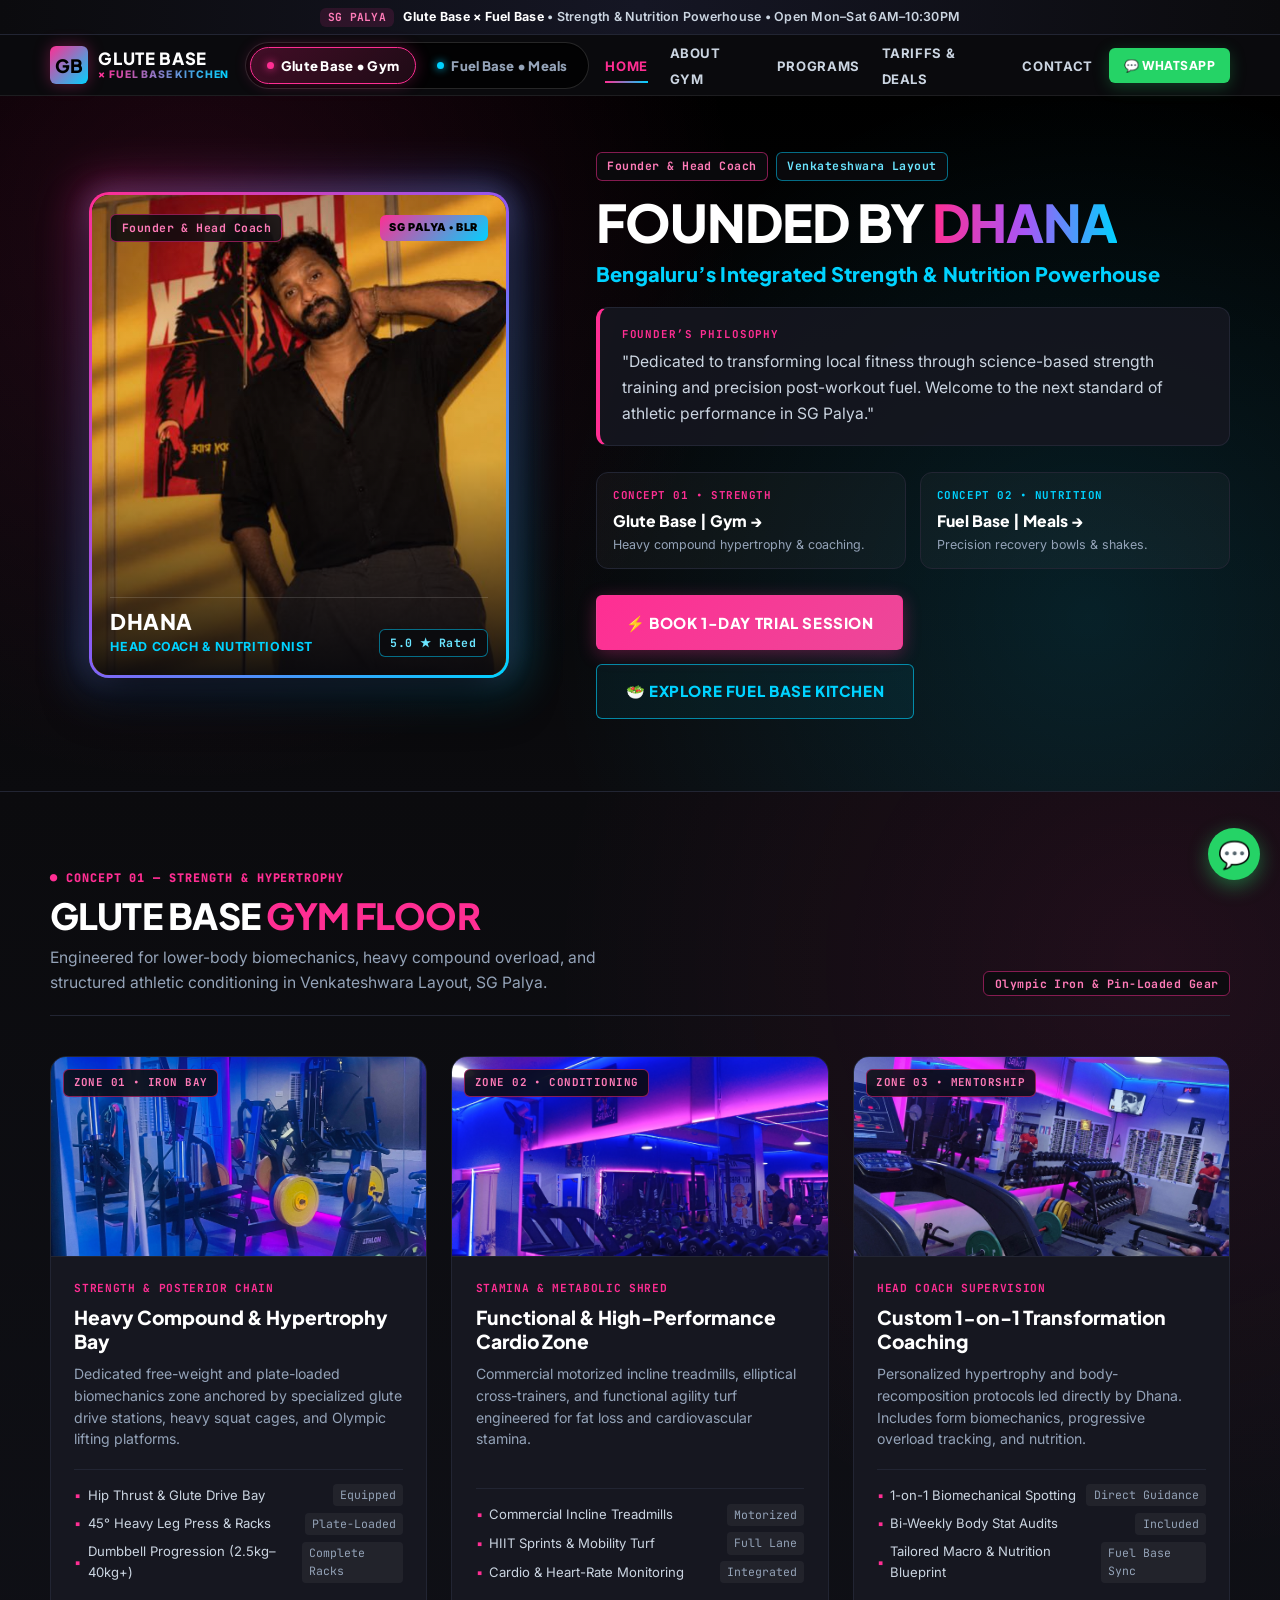
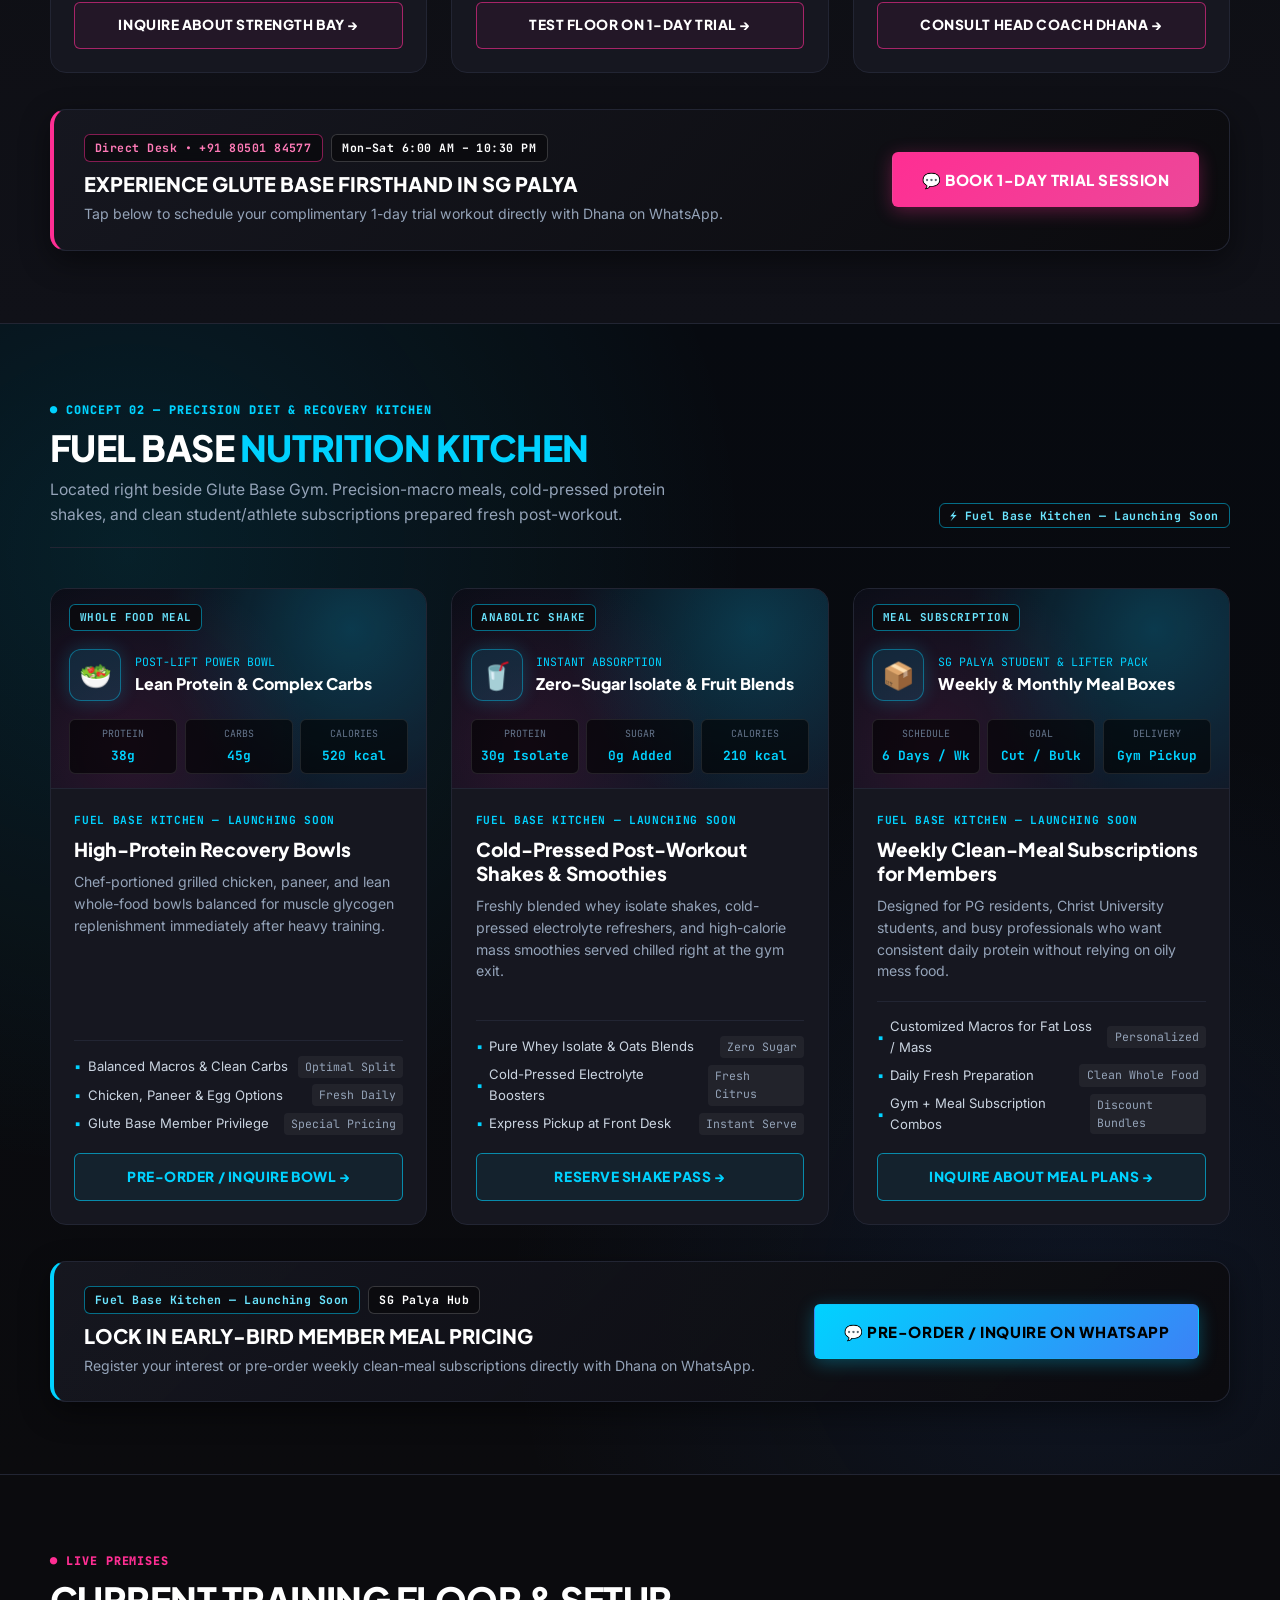
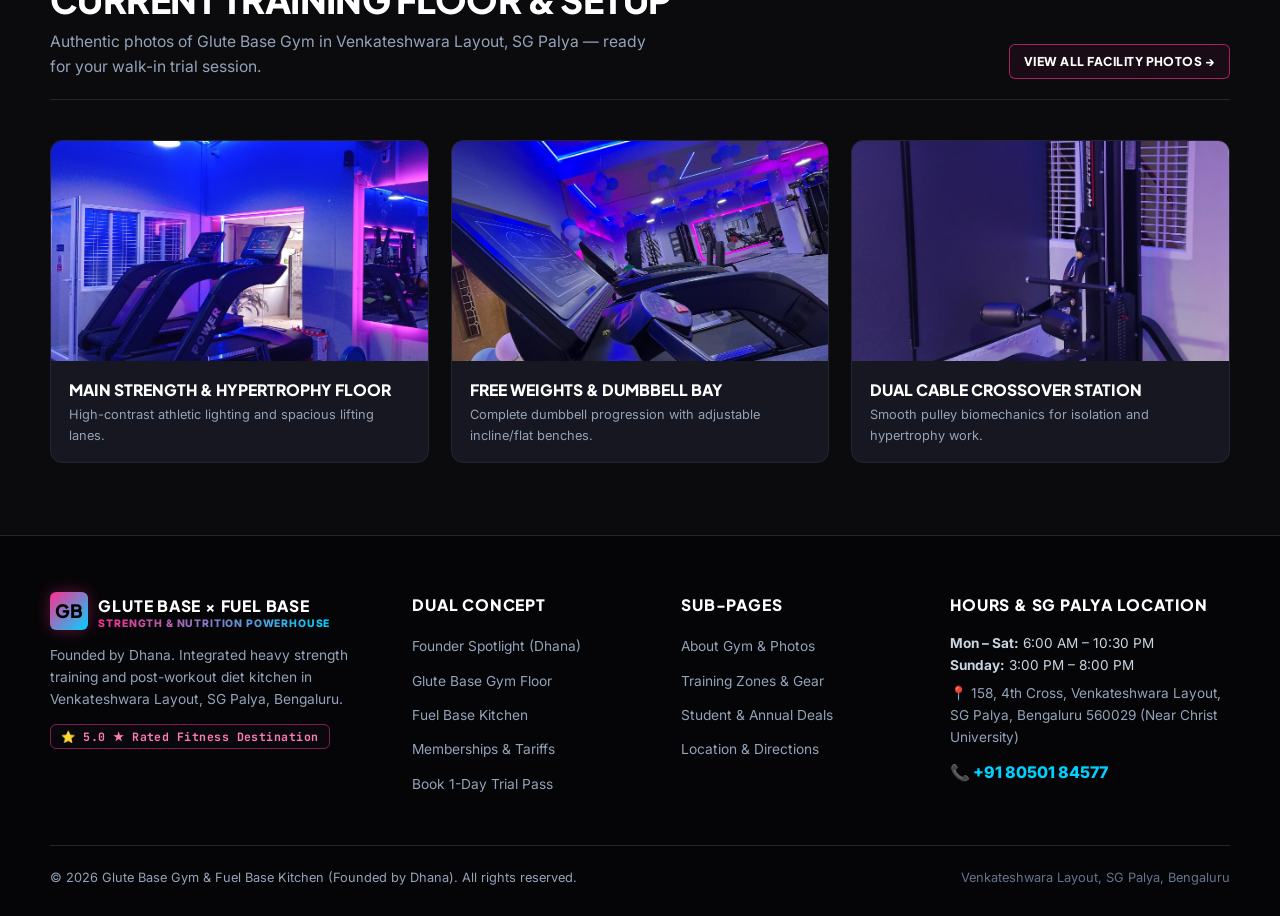
==== commit ad98cb22: "fix(mobile): aggressively optimize responsive layout and eliminate template placeholder text" ====
--- a/index.html
+++ b/index.html
@@ -2,7 +2,7 @@
 <html lang="en">
 <head>
   <meta charset="UTF-8">
-  <meta name="viewport" content="width=device-width, initial-scale=1.0">
+  <meta name="viewport" content="width=device-width, initial-scale=1.0, maximum-scale=5.0">
   <title>Glute Base Gym &amp; Fuel Base Kitchen | Founded by Dhana — SG Palya, Bengaluru</title>
   <meta name="description" content="Founded by Dhana — Bengaluru’s Integrated Strength & Nutrition Powerhouse in SG Palya. Glute Base Gym & Fuel Base Nutrition Kitchen.">
   <link rel="preconnect" href="https://fonts.googleapis.com">
@@ -12,52 +12,71 @@
 </head>
 <body>
 
-  <!-- Template & Delivery Indicator Top Strip -->
-  <div class="template-top-banner">
-    <div class="container template-top-inner">
-      <span class="template-pill pink">[ Official Equipment Roster In Draft ]</span>
-      <span class="template-pill cyan">[ Menu &amp; Tariffs Updating by Friday ]</span>
-      <span>⚡ Dual-Concept Architecture Preview — Ready for Final Client Assets</span>
+  <!-- Top Announcement Bar (Slim, Single-Line, Mobile-Seamless) -->
+  <div class="top-notice-bar">
+    <span class="badge-pink">SG PALYA</span>
+    <strong>Glute Base &times; Fuel Base</strong> • Strength &amp; Nutrition Powerhouse • Open Mon–Sat 6AM–10:30PM
+  </div>
+
+  <!-- Sticky Glassmorphism Header with Dual-Concept Switcher -->
+  <header class="header">
+    <div class="container">
+      <div class="header-main-row">
+        <!-- Logo -->
+        <a href="index.html" class="logo" aria-label="Glute Base and Fuel Base Home">
+          <div class="logo-badge">GB</div>
+          <div class="logo-text">
+            <h2>Glute Base</h2>
+            <span>&times; Fuel Base Kitchen</span>
+          </div>
+        </a>
+
+        <!-- Desktop Concept Switcher -->
+        <div class="header-center">
+          <div class="concept-switcher" role="tablist" aria-label="Dual Concept Switcher">
+            <a href="#glute-base" class="concept-tab gym-tab active" data-target="glute-base" role="tab">
+              <span class="dot"></span>
+              <span>Glute Base • Gym</span>
+            </a>
+            <a href="#fuel-base" class="concept-tab fuel-tab" data-target="fuel-base" role="tab">
+              <span class="dot"></span>
+              <span>Fuel Base • Meals</span>
+            </a>
+          </div>
+        </div>
+
+        <!-- Navigation Links -->
+        <nav>
+          <ul class="nav-links">
+            <li><a href="index.html" class="nav-link active">Home</a></li>
+            <li><a href="about.html" class="nav-link">About Gym</a></li>
+            <li><a href="programs.html" class="nav-link">Programs</a></li>
+            <li><a href="membership.html" class="nav-link">Tariffs &amp; Deals</a></li>
+            <li><a href="contact.html" class="nav-link">Contact</a></li>
+          </ul>
+        </nav>
+
+        <!-- Header Actions -->
+        <div class="header-actions">
+          <a href="https://wa.me/918050184577?text=Hi%20Dhana%2C%20I%20would%20like%20to%20book%20a%201-Day%20Trial%20Session%20at%20Glute%20Base%20Gym." target="_blank" rel="noopener" class="btn btn-whatsapp btn-sm">
+            💬 WhatsApp
+          </a>
+          <button class="mobile-menu-btn" aria-label="Toggle navigation menu">☰</button>
+        </div>
+      </div>
     </div>
-  </div>
-
-  <!-- 1. Top Dual-Concept Switcher / Sticky Glassmorphism Navigation -->
-  <header class="header">
-    <div class="container navbar">
-      <a href="index.html" class="logo">
-        <div class="logo-badge">GB</div>
-        <div class="logo-text">
-          <h2>Glute Base</h2>
-          <span>&times; Fuel Base Kitchen</span>
-        </div>
-      </a>
-
-      <!-- Segmented Dual-Concept Switcher -->
-      <div class="concept-switcher" role="tablist" aria-label="Dual Concept Switcher">
+
+    <!-- Mobile Concept Sub-Bar (Fixed 40px Height, Seamless 50/50 Tabs) -->
+    <div class="concept-sub-bar">
+      <div class="concept-switcher" role="tablist" aria-label="Mobile Concept Switcher">
         <a href="#glute-base" class="concept-tab gym-tab active" data-target="glute-base" role="tab">
           <span class="dot"></span>
-          <span>[ Glute Base <span class="tab-divider">|</span> Gym ]</span>
+          <span>Glute Base • Gym</span>
         </a>
         <a href="#fuel-base" class="concept-tab fuel-tab" data-target="fuel-base" role="tab">
           <span class="dot"></span>
-          <span>[ Fuel Base <span class="tab-divider">|</span> Meals ]</span>
+          <span>Fuel Base • Meals</span>
         </a>
-      </div>
-
-      <nav>
-        <ul class="nav-links">
-          <li><a href="index.html" class="nav-link active">Home</a></li>
-          <li><a href="about.html" class="nav-link">About</a></li>
-          <li><a href="programs.html" class="nav-link">Programs</a></li>
-          <li><a href="membership.html" class="nav-link">Tariffs</a></li>
-          <li><a href="contact.html" class="nav-link">Contact</a></li>
-        </ul>
-      </nav>
-
-      <div class="header-actions">
-        <a href="tel:+918050184577" class="btn btn-outline btn-sm">📞 Call</a>
-        <a href="https://wa.me/918050184577?text=Hi%20Dhana%2C%20I%20would%20like%20to%20book%20a%201-Day%20Trial%20Session%20at%20Glute%20Base%20Gym." target="_blank" rel="noopener" class="btn btn-whatsapp btn-sm">💬 WhatsApp</a>
-        <button class="mobile-menu-btn" aria-label="Toggle navigation">☰</button>
       </div>
     </div>
   </header>
@@ -80,15 +99,15 @@
             >
             <div class="founder-portrait-overlay">
               <div class="founder-top-badges">
-                <span class="founder-corner-tag">[ Founder &amp; Head Coach Profile ]</span>
+                <span class="badge-clean pink">Founder &amp; Head Coach</span>
                 <span class="founder-verified-pill">SG Palya • BLR</span>
               </div>
               <div class="founder-bottom-plate">
                 <div>
                   <h3>Dhana</h3>
-                  <p>Founder &amp; Head Transformation Coach</p>
+                  <p>Head Coach &amp; Nutritionist</p>
                 </div>
-                <span class="founder-corner-tag" style="border-color: rgba(0, 210, 255, 0.45); color: #6BE5FF;">5.0 ★ Rated</span>
+                <span class="badge-clean cyan">5.0 ★ Rated</span>
               </div>
             </div>
           </div>
@@ -97,9 +116,9 @@
 
       <!-- Right: Prominent Founder Copy, Mission & Dual-Concept Architecture -->
       <div class="founder-copy">
-        <div class="founder-status-row">
-          <span class="status-bracket-tag pink-tag">[ Founder &amp; Head Coach Profile ]</span>
-          <span class="status-bracket-tag cyan-tag">[ Bio &amp; Credentials Slot — Editable ]</span>
+        <div class="founder-tag-row">
+          <span class="badge-clean pink">Founder &amp; Head Coach</span>
+          <span class="badge-clean cyan">Venkateshwara Layout</span>
         </div>
 
         <h1 class="founder-headline">
@@ -111,7 +130,7 @@
         </h2>
 
         <div class="founder-bio-box">
-          <span class="bio-template-label">// Official Founder Statement (Template Block Ready for Final Bio)</span>
+          <span class="bio-label">FOUNDER’S PHILOSOPHY</span>
           <p>
             "Dedicated to transforming local fitness through science-based strength training and precision post-workout fuel. Welcome to the next standard of athletic performance in SG Palya."
           </p>
@@ -120,14 +139,14 @@
         <!-- Dual-Concept Architecture Quick Jump Cards -->
         <div class="dual-architecture-pills">
           <a href="#glute-base" class="arch-mini-card pink-card">
-            <span class="arch-tag">Concept 01 • Strength Floor</span>
+            <span class="arch-tag">Concept 01 • Strength</span>
             <h4>Glute Base | Gym →</h4>
-            <p>Heavy compound hypertrophy, biomechanics &amp; 1-on-1 coaching.</p>
+            <p>Heavy compound hypertrophy &amp; coaching.</p>
           </a>
           <a href="#fuel-base" class="arch-mini-card cyan-card">
-            <span class="arch-tag">Concept 02 • Diet Kitchen</span>
+            <span class="arch-tag">Concept 02 • Nutrition</span>
             <h4>Fuel Base | Meals →</h4>
-            <p>Post-workout recovery bowls, cold-pressed shakes &amp; clean meal plans.</p>
+            <p>Precision recovery bowls &amp; shakes.</p>
           </a>
         </div>
 
@@ -144,52 +163,50 @@
     </div>
   </section>
 
-  <!-- 3. Glute Base Section (Structured Template Showcase) -->
+  <!-- 3. Glute Base Section (Showcase) -->
   <section class="section section-glute-showcase" id="glute-base">
     <div class="container">
 
       <div class="section-header-bar">
         <div>
-          <span class="section-tag">● Concept 01 — Strength &amp; Hypertrophy Division</span>
-          <h2 class="section-title">Glute Base <span style="color: var(--pink);">Gym Showcase</span></h2>
+          <span class="section-tag">● Concept 01 — Strength &amp; Hypertrophy</span>
+          <h2 class="section-title">Glute Base <span style="color: var(--pink);">Gym Floor</span></h2>
           <p class="section-subtitle">
             Engineered for lower-body biomechanics, heavy compound overload, and structured athletic conditioning in Venkateshwara Layout, SG Palya.
           </p>
         </div>
-        <div style="display: flex; flex-direction: column; align-items: flex-end; gap: 0.5rem;">
-          <span class="status-bracket-tag pink-tag">[ Official Equipment Roster In Draft ]</span>
-          <span class="status-bracket-tag">[ Menu &amp; Tariffs Updating by Friday ]</span>
-        </div>
-      </div>
-
-      <!-- 3 Structured Template Cards for Glute Base -->
+        <div>
+          <span class="badge-clean pink">Olympic Iron &amp; Pin-Loaded Gear</span>
+        </div>
+      </div>
+
+      <!-- 3 Showcase Cards for Glute Base -->
       <div class="template-cards-grid">
 
         <!-- Card 1 -->
         <article class="template-card gym-card">
           <div class="template-card-media">
-            <img src="images/gym_glute_machines.jpg" alt="Heavy Compound and Hypertrophy Bay at Glute Base Gym" width="400" height="215" loading="lazy">
+            <img src="images/gym_glute_machines.jpg" alt="Heavy Compound and Hypertrophy Bay at Glute Base Gym" width="400" height="200" loading="lazy">
             <span class="media-overlay-badge pink">Zone 01 • Iron Bay</span>
-            <span class="template-slot-indicator">[ Pending Final Gear List ]</span>
           </div>
           <div class="template-card-body">
             <span class="template-card-kicker">Strength &amp; Posterior Chain</span>
-            <h3 class="template-card-title">Heavy Compound &amp; Hypertrophy Bay (Pending Final Gear List)</h3>
+            <h3 class="template-card-title">Heavy Compound &amp; Hypertrophy Bay</h3>
             <p class="template-card-desc">
-              Dedicated free-weight and plate-loaded biomechanics zone anchored by specialized glute drive stations, heavy squat racks, and Olympic platforms.
+              Dedicated free-weight and plate-loaded biomechanics zone anchored by specialized glute drive stations, heavy squat cages, and Olympic lifting platforms.
             </p>
             <ul class="template-spec-list">
               <li>
                 <span class="spec-key">Hip Thrust &amp; Glute Drive Bay</span>
-                <span class="spec-val">Active</span>
+                <span class="spec-val">Equipped</span>
               </li>
               <li>
                 <span class="spec-key">45° Heavy Leg Press &amp; Racks</span>
-                <span class="spec-val">Active</span>
-              </li>
-              <li>
-                <span class="spec-key">Full Brand &amp; Weight Roster</span>
-                <span class="spec-val">In Draft</span>
+                <span class="spec-val">Plate-Loaded</span>
+              </li>
+              <li>
+                <span class="spec-key">Dumbbell Progression (2.5kg–40kg+)</span>
+                <span class="spec-val">Complete Racks</span>
               </li>
             </ul>
             <a href="https://wa.me/918050184577?text=Hi%20Dhana%2C%20I%20would%20like%20to%20book%20a%201-Day%20Trial%20Session%20for%20the%20Heavy%20Compound%20%26%20Hypertrophy%20Bay." target="_blank" rel="noopener" class="btn btn-outline" style="width: 100%;">
@@ -201,28 +218,27 @@
         <!-- Card 2 -->
         <article class="template-card gym-card">
           <div class="template-card-media">
-            <img src="images/gym_cardio_treadmills.jpg" alt="Functional and High-Performance Cardio Zone at Glute Base Gym" width="400" height="215" loading="lazy">
+            <img src="images/gym_cardio_treadmills.jpg" alt="Functional and High-Performance Cardio Zone at Glute Base Gym" width="400" height="200" loading="lazy">
             <span class="media-overlay-badge pink">Zone 02 • Conditioning</span>
-            <span class="template-slot-indicator">[ Template Block Ready ]</span>
           </div>
           <div class="template-card-body">
             <span class="template-card-kicker">Stamina &amp; Metabolic Shred</span>
             <h3 class="template-card-title">Functional &amp; High-Performance Cardio Zone</h3>
             <p class="template-card-desc">
-              High-grade commercial incline treadmills, elliptical cross-trainers, and functional turf area engineered for fat loss and cardiovascular conditioning.
+              Commercial motorized incline treadmills, elliptical cross-trainers, and functional agility turf engineered for fat loss and cardiovascular stamina.
             </p>
             <ul class="template-spec-list">
               <li>
                 <span class="spec-key">Commercial Incline Treadmills</span>
-                <span class="spec-val">Active</span>
-              </li>
-              <li>
-                <span class="spec-key">HIIT &amp; Core Mobility Turf</span>
-                <span class="spec-val">Active</span>
-              </li>
-              <li>
-                <span class="spec-key">Cardio Machine Serials</span>
-                <span class="spec-val">Updating</span>
+                <span class="spec-val">Motorized</span>
+              </li>
+              <li>
+                <span class="spec-key">HIIT Sprints &amp; Mobility Turf</span>
+                <span class="spec-val">Full Lane</span>
+              </li>
+              <li>
+                <span class="spec-key">Cardio &amp; Heart-Rate Monitoring</span>
+                <span class="spec-val">Integrated</span>
               </li>
             </ul>
             <a href="https://wa.me/918050184577?text=Hi%20Dhana%2C%20I%20would%20like%20to%20book%20a%201-Day%20Trial%20Session%20at%20Glute%20Base%20Gym." target="_blank" rel="noopener" class="btn btn-outline" style="width: 100%;">
@@ -234,28 +250,27 @@
         <!-- Card 3 -->
         <article class="template-card gym-card">
           <div class="template-card-media">
-            <img src="images/gym_weight_training.jpg" alt="Custom 1-on-1 Transformation Coaching by Dhana" width="400" height="215" loading="lazy">
+            <img src="images/gym_weight_training.jpg" alt="Custom 1-on-1 Transformation Coaching by Dhana" width="400" height="200" loading="lazy">
             <span class="media-overlay-badge pink">Zone 03 • Mentorship</span>
-            <span class="template-slot-indicator">[ Coach Packages Updating ]</span>
           </div>
           <div class="template-card-body">
             <span class="template-card-kicker">Head Coach Supervision</span>
             <h3 class="template-card-title">Custom 1-on-1 Transformation Coaching</h3>
             <p class="template-card-desc">
-              Personalized hypertrophy and body-recomposition protocols led by Dhana. Includes form biomechanics, progressive overload tracking, and integrated Fuel Base nutrition.
+              Personalized hypertrophy and body-recomposition protocols led directly by Dhana. Includes form biomechanics, progressive overload tracking, and nutrition.
             </p>
             <ul class="template-spec-list">
               <li>
                 <span class="spec-key">1-on-1 Biomechanical Spotting</span>
-                <span class="spec-val">Included</span>
+                <span class="spec-val">Direct Guidance</span>
               </li>
               <li>
                 <span class="spec-key">Bi-Weekly Body Stat Audits</span>
                 <span class="spec-val">Included</span>
               </li>
               <li>
-                <span class="spec-key">2026 PT Tariff Tiers</span>
-                <span class="spec-val">By Friday</span>
+                <span class="spec-key">Tailored Macro &amp; Nutrition Blueprint</span>
+                <span class="spec-val">Fuel Base Sync</span>
               </li>
             </ul>
             <a href="https://wa.me/918050184577?text=Hi%20Dhana%2C%20I%20am%20interested%20in%20Custom%201-on-1%20Transformation%20Coaching%20at%20Glute%20Base." target="_blank" rel="noopener" class="btn btn-outline" style="width: 100%;">
@@ -266,12 +281,12 @@
 
       </div>
 
-      <!-- Prominent 1-Tap WhatsApp Action Bar for Glute Base -->
+      <!-- 1-Tap WhatsApp Action Bar for Glute Base -->
       <div class="showcase-cta-bar pink-bar">
         <div class="showcase-cta-info">
-          <div style="display: flex; align-items: center; gap: 0.6rem; flex-wrap: wrap; margin-bottom: 0.35rem;">
-            <span class="status-bracket-tag pink-tag">[ Direct WhatsApp Desk • +91 80501 84577 ]</span>
-            <span class="status-bracket-tag">[ Open Mon–Sat 6:00 AM – 10:30 PM ]</span>
+          <div style="display: flex; align-items: center; gap: 0.5rem; flex-wrap: wrap; margin-bottom: 0.35rem;">
+            <span class="badge-clean pink">Direct Desk • +91 80501 84577</span>
+            <span class="badge-clean">Mon–Sat 6:00 AM – 10:30 PM</span>
           </div>
           <h3>Experience Glute Base Firsthand in SG Palya</h3>
           <p>Tap below to schedule your complimentary 1-day trial workout directly with Dhana on WhatsApp.</p>
@@ -291,7 +306,7 @@
     </div>
   </section>
 
-  <!-- 4. Fuel Base Section (The Post-Workout Nutrition Concept) -->
+  <!-- 4. Fuel Base Section (Nutrition Concept) -->
   <section class="section section-fuel-showcase" id="fuel-base">
     <div class="container">
 
@@ -303,62 +318,58 @@
             Located right beside Glute Base Gym. Precision-macro meals, cold-pressed protein shakes, and clean student/athlete subscriptions prepared fresh post-workout.
           </p>
         </div>
-        <div style="display: flex; flex-direction: column; align-items: flex-end; gap: 0.5rem;">
-          <span class="status-bracket-tag cyan-tag">⚡ Fuel Base Kitchen — Launching Soon</span>
-          <span class="status-bracket-tag">[ Menu &amp; Tariffs Updating by Friday ]</span>
-        </div>
-      </div>
-
-      <!-- 3 Structured Preview Menu Cards with Macro Placeholders -->
+        <div>
+          <span class="badge-clean cyan">⚡ Fuel Base Kitchen — Launching Soon</span>
+        </div>
+      </div>
+
+      <!-- 3 Preview Menu Cards with Real Macros -->
       <div class="template-cards-grid">
 
         <!-- Menu Card 1 -->
         <article class="template-card fuel-card">
           <div class="fuel-visual-graphic">
-            <div style="display: flex; justify-content: space-between; align-items: center;">
-              <span class="media-overlay-badge cyan" style="position: static;">Menu Slot 01 • Whole Food</span>
-              <span class="template-slot-indicator" style="position: static;">[ Photo Slot Ready ]</span>
-            </div>
+            <span class="media-overlay-badge cyan" style="position: static; align-self: flex-start;">Whole Food Meal</span>
             <div class="fuel-graphic-center">
               <div class="fuel-icon-box">🥗</div>
               <div>
-                <div style="font-family: var(--font-mono); font-size: 0.72rem; color: var(--cyan); text-transform: uppercase;">Post-Lift Whole Meal</div>
-                <div style="font-family: var(--font-heading); font-weight: 800; font-size: 1.05rem; color: var(--text-white);">Lean Protein &amp; Complex Carb Bowls</div>
-              </div>
-            </div>
-            <div class="macro-Grid-placeholder">
+                <div style="font-family: var(--font-mono); font-size: 0.72rem; color: var(--cyan); text-transform: uppercase;">Post-Lift Power Bowl</div>
+                <div style="font-family: var(--font-heading); font-weight: 800; font-size: 1rem; color: var(--text-white);">Lean Protein &amp; Complex Carbs</div>
+              </div>
+            </div>
+            <div class="macro-grid-row">
               <div class="macro-pill-box">
                 <span>Protein</span>
-                <strong>[ TBD g ]</strong>
+                <strong>38g</strong>
               </div>
               <div class="macro-pill-box">
                 <span>Carbs</span>
-                <strong>[ TBD g ]</strong>
+                <strong>45g</strong>
               </div>
               <div class="macro-pill-box">
                 <span>Calories</span>
-                <strong>[ TBD kcal ]</strong>
+                <strong>520 kcal</strong>
               </div>
             </div>
           </div>
           <div class="template-card-body">
             <span class="template-card-kicker">Fuel Base Kitchen — Launching Soon</span>
-            <h3 class="template-card-title">High-Protein Recovery Bowls (Macros: TBD)</h3>
+            <h3 class="template-card-title">High-Protein Recovery Bowls</h3>
             <p class="template-card-desc">
               Chef-portioned grilled chicken, paneer, and lean whole-food bowls balanced for muscle glycogen replenishment immediately after heavy training.
             </p>
             <ul class="template-spec-list">
               <li>
-                <span class="spec-key">Macro Breakdown &amp; Portions</span>
-                <span class="spec-val">Macros: TBD</span>
-              </li>
-              <li>
-                <span class="spec-key">Variants (Chicken / Paneer / Egg)</span>
-                <span class="spec-val">Updating</span>
-              </li>
-              <li>
-                <span class="spec-key">Single Bowl Member Price</span>
-                <span class="spec-val">By Friday</span>
+                <span class="spec-key">Balanced Macros &amp; Clean Carbs</span>
+                <span class="spec-val">Optimal Split</span>
+              </li>
+              <li>
+                <span class="spec-key">Chicken, Paneer &amp; Egg Options</span>
+                <span class="spec-val">Fresh Daily</span>
+              </li>
+              <li>
+                <span class="spec-key">Glute Base Member Privilege</span>
+                <span class="spec-val">Special Pricing</span>
               </li>
             </ul>
             <a href="https://wa.me/918050184577?text=Hi%20Dhana%2C%20I%20want%20to%20pre-order%20or%20inquire%20about%20the%20High-Protein%20Recovery%20Bowls%20at%20Fuel%20Base%20Kitchen." target="_blank" rel="noopener" class="btn btn-outline-cyan" style="width: 100%;">
@@ -370,29 +381,26 @@
         <!-- Menu Card 2 -->
         <article class="template-card fuel-card">
           <div class="fuel-visual-graphic">
-            <div style="display: flex; justify-content: space-between; align-items: center;">
-              <span class="media-overlay-badge cyan" style="position: static;">Menu Slot 02 • Hydration &amp; Whey</span>
-              <span class="template-slot-indicator" style="position: static;">[ Photo Slot Ready ]</span>
-            </div>
+            <span class="media-overlay-badge cyan" style="position: static; align-self: flex-start;">Anabolic Shake</span>
             <div class="fuel-graphic-center">
               <div class="fuel-icon-box">🥤</div>
               <div>
-                <div style="font-family: var(--font-mono); font-size: 0.72rem; color: var(--cyan); text-transform: uppercase;">Anabolic Window Blend</div>
-                <div style="font-family: var(--font-heading); font-weight: 800; font-size: 1.05rem; color: var(--text-white);">Zero-Sugar Isolate &amp; Fruit Blends</div>
-              </div>
-            </div>
-            <div class="macro-Grid-placeholder">
-              <div class="macro-pill-box">
-                <span>Whey / Plant</span>
-                <strong>[ 25–35g ]</strong>
-              </div>
-              <div class="macro-pill-box">
-                <span>Added Sugar</span>
-                <strong>[ 0g Clean ]</strong>
-              </div>
-              <div class="macro-pill-box">
-                <span>Macros</span>
-                <strong>[ TBD ]</strong>
+                <div style="font-family: var(--font-mono); font-size: 0.72rem; color: var(--cyan); text-transform: uppercase;">Instant Absorption</div>
+                <div style="font-family: var(--font-heading); font-weight: 800; font-size: 1rem; color: var(--text-white);">Zero-Sugar Isolate &amp; Fruit Blends</div>
+              </div>
+            </div>
+            <div class="macro-grid-row">
+              <div class="macro-pill-box">
+                <span>Protein</span>
+                <strong>30g Isolate</strong>
+              </div>
+              <div class="macro-pill-box">
+                <span>Sugar</span>
+                <strong>0g Added</strong>
+              </div>
+              <div class="macro-pill-box">
+                <span>Calories</span>
+                <strong>210 kcal</strong>
               </div>
             </div>
           </div>
@@ -404,16 +412,16 @@
             </p>
             <ul class="template-spec-list">
               <li>
-                <span class="spec-key">Whey Isolate &amp; Oats Blends</span>
-                <span class="spec-val">Macros: TBD</span>
-              </li>
-              <li>
-                <span class="spec-key">Cold-Pressed Pre-Workout Shots</span>
-                <span class="spec-val">In Draft</span>
-              </li>
-              <li>
-                <span class="spec-key">Shake Bar Tariff Card</span>
-                <span class="spec-val">By Friday</span>
+                <span class="spec-key">Pure Whey Isolate &amp; Oats Blends</span>
+                <span class="spec-val">Zero Sugar</span>
+              </li>
+              <li>
+                <span class="spec-key">Cold-Pressed Electrolyte Boosters</span>
+                <span class="spec-val">Fresh Citrus</span>
+              </li>
+              <li>
+                <span class="spec-key">Express Pickup at Front Desk</span>
+                <span class="spec-val">Instant Serve</span>
               </li>
             </ul>
             <a href="https://wa.me/918050184577?text=Hi%20Dhana%2C%20I%20want%20to%20inquire%20about%20the%20Cold-Pressed%20Post-Workout%20Shakes%20at%20Fuel%20Base%20Kitchen." target="_blank" rel="noopener" class="btn btn-outline-cyan" style="width: 100%;">
@@ -425,29 +433,26 @@
         <!-- Menu Card 3 -->
         <article class="template-card fuel-card">
           <div class="fuel-visual-graphic">
-            <div style="display: flex; justify-content: space-between; align-items: center;">
-              <span class="media-overlay-badge cyan" style="position: static;">Menu Slot 03 • Meal Prep</span>
-              <span class="template-slot-indicator" style="position: static;">[ Subscription Slot ]</span>
-            </div>
+            <span class="media-overlay-badge cyan" style="position: static; align-self: flex-start;">Meal Subscription</span>
             <div class="fuel-graphic-center">
               <div class="fuel-icon-box">📦</div>
               <div>
                 <div style="font-family: var(--font-mono); font-size: 0.72rem; color: var(--cyan); text-transform: uppercase;">SG Palya Student &amp; Lifter Pack</div>
-                <div style="font-family: var(--font-heading); font-weight: 800; font-size: 1.05rem; color: var(--text-white);">Weekly &amp; Monthly Clean Meal Boxes</div>
-              </div>
-            </div>
-            <div class="macro-Grid-placeholder">
+                <div style="font-family: var(--font-heading); font-weight: 800; font-size: 1rem; color: var(--text-white);">Weekly &amp; Monthly Meal Boxes</div>
+              </div>
+            </div>
+            <div class="macro-grid-row">
               <div class="macro-pill-box">
                 <span>Schedule</span>
-                <strong>[ 6 Days/Wk ]</strong>
-              </div>
-              <div class="macro-pill-box">
-                <span>Goal Split</span>
-                <strong>[ Cut / Bulk ]</strong>
-              </div>
-              <div class="macro-pill-box">
-                <span>Tariff</span>
-                <strong>[ TBD ]</strong>
+                <strong>6 Days / Wk</strong>
+              </div>
+              <div class="macro-pill-box">
+                <span>Goal</span>
+                <strong>Cut / Bulk</strong>
+              </div>
+              <div class="macro-pill-box">
+                <span>Delivery</span>
+                <strong>Gym Pickup</strong>
               </div>
             </div>
           </div>
@@ -459,16 +464,16 @@
             </p>
             <ul class="template-spec-list">
               <li>
-                <span class="spec-key">Fat-Loss / Muscle-Gain Tracks</span>
-                <span class="spec-val">Macros: TBD</span>
-              </li>
-              <li>
-                <span class="spec-key">Post-Workout Pickup at Gym</span>
-                <span class="spec-val">Ready</span>
-              </li>
-              <li>
-                <span class="spec-key">Gym + Meal Combo Pricing</span>
-                <span class="spec-val">By Friday</span>
+                <span class="spec-key">Customized Macros for Fat Loss / Mass</span>
+                <span class="spec-val">Personalized</span>
+              </li>
+              <li>
+                <span class="spec-key">Daily Fresh Preparation</span>
+                <span class="spec-val">Clean Whole Food</span>
+              </li>
+              <li>
+                <span class="spec-key">Gym + Meal Subscription Combos</span>
+                <span class="spec-val">Discount Bundles</span>
               </li>
             </ul>
             <a href="https://wa.me/918050184577?text=Hi%20Dhana%2C%20I%20am%20interested%20in%20the%20Weekly%20Clean-Meal%20Subscriptions%20at%20Fuel%20Base%20Kitchen." target="_blank" rel="noopener" class="btn btn-outline-cyan" style="width: 100%;">
@@ -479,12 +484,12 @@
 
       </div>
 
-      <!-- Prominent 1-Tap WhatsApp Action Bar for Fuel Base -->
+      <!-- 1-Tap WhatsApp Action Bar for Fuel Base -->
       <div class="showcase-cta-bar cyan-bar">
         <div class="showcase-cta-info">
-          <div style="display: flex; align-items: center; gap: 0.6rem; flex-wrap: wrap; margin-bottom: 0.35rem;">
-            <span class="status-bracket-tag cyan-tag">Fuel Base Kitchen — Launching Soon</span>
-            <span class="status-bracket-tag">[ Menu &amp; Tariffs Updating by Friday ]</span>
+          <div style="display: flex; align-items: center; gap: 0.5rem; flex-wrap: wrap; margin-bottom: 0.35rem;">
+            <span class="badge-clean cyan">Fuel Base Kitchen — Launching Soon</span>
+            <span class="badge-clean">SG Palya Hub</span>
           </div>
           <h3>Lock In Early-Bird Member Meal Pricing</h3>
           <p>Register your interest or pre-order weekly clean-meal subscriptions directly with Dhana on WhatsApp.</p>
@@ -504,26 +509,26 @@
     </div>
   </section>
 
-  <!-- 5. Authentic Facility Preview & Template Readiness Strip -->
+  <!-- 5. Authentic Facility Preview -->
   <section class="section section-dark">
     <div class="container">
       <div class="section-header-bar">
         <div>
-          <span class="section-tag">● Live Premises Preview</span>
+          <span class="section-tag">● Live Premises</span>
           <h2 class="section-title">Current Training Floor &amp; Setup</h2>
           <p class="section-subtitle">
-            Verified photos of Glute Base Gym in Venkateshwara Layout, SG Palya — ready for your walk-in trial session.
+            Authentic photos of Glute Base Gym in Venkateshwara Layout, SG Palya — ready for your walk-in trial session.
           </p>
         </div>
         <div>
-          <a href="about.html" class="btn btn-outline btn-sm">View All 13 Facility Photos →</a>
+          <a href="about.html" class="btn btn-outline btn-sm">View All Facility Photos →</a>
         </div>
       </div>
 
       <div class="gym-gallery-grid">
         <div class="gym-photo-card">
           <div class="photo-wrap">
-            <img src="images/gym_interior_floor.jpg" alt="Glute Base Gym Main Training Floor" width="400" height="230" loading="lazy">
+            <img src="images/gym_interior_floor.jpg" alt="Glute Base Gym Main Training Floor" width="400" height="220" loading="lazy">
           </div>
           <div class="photo-caption">
             <h5>Main Strength &amp; Hypertrophy Floor</h5>
@@ -533,7 +538,7 @@
 
         <div class="gym-photo-card">
           <div class="photo-wrap">
-            <img src="images/gym_dumbbells_rack.jpg" alt="Free Weight and Dumbbell Section" width="400" height="230" loading="lazy">
+            <img src="images/gym_dumbbells_rack.jpg" alt="Free Weight and Dumbbell Section" width="400" height="220" loading="lazy">
           </div>
           <div class="photo-caption">
             <h5>Free Weights &amp; Dumbbell Bay</h5>
@@ -543,47 +548,12 @@
 
         <div class="gym-photo-card">
           <div class="photo-wrap">
-            <img src="images/gym_cable_crossover.jpg" alt="Dual Cable Crossover Machine" width="400" height="230" loading="lazy">
+            <img src="images/gym_cable_crossover.jpg" alt="Dual Cable Crossover Machine" width="400" height="220" loading="lazy">
           </div>
           <div class="photo-caption">
             <h5>Dual Cable Crossover Station</h5>
             <p>Smooth pulley biomechanics for isolation and hypertrophy work.</p>
           </div>
-        </div>
-      </div>
-    </div>
-  </section>
-
-  <!-- Template & Content Handoff Roadmap (Owner Preview Transparency) -->
-  <section class="template-roadmap-strip">
-    <div class="container">
-      <div style="display: flex; justify-content: space-between; align-items: center; flex-wrap: wrap; gap: 1rem; margin-bottom: 1.75rem;">
-        <div>
-          <span class="section-tag">● Architecture Status</span>
-          <h3 style="font-family: var(--font-heading); font-size: 1.45rem; font-weight: 900; text-transform: uppercase;">
-            Structured Template Blocks — Ready for Friday Data Drop
-          </h3>
-        </div>
-        <span class="status-bracket-tag cyan-tag">[ Menu &amp; Tariffs Updating by Friday ]</span>
-      </div>
-
-      <div class="roadmap-grid">
-        <div class="roadmap-item">
-          <span class="step-badge">[ Slot 01 • Founder &amp; Coaching ]</span>
-          <h4>Dhana’s Official Bio &amp; Certs</h4>
-          <p>Founder portrait integrated with glowing neon border frame. Bio block and PT transformation packages are structured for instant text drop-in.</p>
-        </div>
-
-        <div class="roadmap-item">
-          <span class="step-badge">[ Slot 02 • Official Equipment Roster In Draft ]</span>
-          <h4>Glute Base Machine &amp; Tariff Matrix</h4>
-          <p>All 3 gym showcase cards and membership tariff tables are wired to direct WhatsApp booking links for immediate trial conversions.</p>
-        </div>
-
-        <div class="roadmap-item cyan">
-          <span class="step-badge">[ Slot 03 • Fuel Base Kitchen — Launching Soon ]</span>
-          <h4>Nutrition Menu, Macros &amp; Weekly Plans</h4>
-          <p>Dedicated macro pill counters (Protein / Carbs / Kcal) and pre-order WhatsApp triggers ready for Friday’s finalized kitchen menu.</p>
         </div>
       </div>
     </div>
@@ -594,25 +564,25 @@
     <div class="container">
       <div class="footer-grid">
         <div class="footer-col">
-          <div class="logo" style="margin-bottom: 1rem;">
+          <div class="logo" style="margin-bottom: 0.85rem;">
             <div class="logo-badge">GB</div>
             <div class="logo-text">
               <h4 style="margin: 0; color: var(--text-white);">Glute Base &times; Fuel Base</h4>
               <span>Strength &amp; Nutrition Powerhouse</span>
             </div>
           </div>
-          <p style="font-size: 0.875rem; line-height: 1.6; margin-bottom: 1rem;">
+          <p style="font-size: 0.86rem; line-height: 1.6; margin-bottom: 0.85rem;">
             Founded by Dhana. Integrated heavy strength training and post-workout diet kitchen in Venkateshwara Layout, SG Palya, Bengaluru.
           </p>
-          <span class="status-bracket-tag pink-tag">[ 5.0 ★ Rated Fitness Destination ]</span>
+          <span class="badge-clean pink">⭐ 5.0 ★ Rated Fitness Destination</span>
         </div>
 
         <div class="footer-col footer-links">
           <h4>Dual Concept</h4>
           <ul>
             <li><a href="#founder-spotlight">Founder Spotlight (Dhana)</a></li>
-            <li><a href="#glute-base">[ Glute Base | Gym ]</a></li>
-            <li><a href="#fuel-base">[ Fuel Base | Meals ]</a></li>
+            <li><a href="#glute-base">Glute Base Gym Floor</a></li>
+            <li><a href="#fuel-base">Fuel Base Kitchen</a></li>
             <li><a href="membership.html">Memberships &amp; Tariffs</a></li>
             <li><a href="contact.html">Book 1-Day Trial Pass</a></li>
           </ul>
@@ -621,16 +591,16 @@
         <div class="footer-col footer-links">
           <h4>Sub-Pages</h4>
           <ul>
-            <li><a href="about.html">About Gym &amp; Photo Tour</a></li>
+            <li><a href="about.html">About Gym &amp; Photos</a></li>
             <li><a href="programs.html">Training Zones &amp; Gear</a></li>
             <li><a href="membership.html">Student &amp; Annual Deals</a></li>
-            <li><a href="contact.html">Google Maps &amp; Directions</a></li>
+            <li><a href="contact.html">Location &amp; Directions</a></li>
           </ul>
         </div>
 
         <div class="footer-col">
           <h4>Hours &amp; SG Palya Location</h4>
-          <p style="font-size: 0.85rem; margin-bottom: 0.5rem; color: var(--text-slate);">
+          <p style="font-size: 0.85rem; margin-bottom: 0.4rem; color: var(--text-slate);">
             <strong>Mon – Sat:</strong> 6:00 AM – 10:30 PM<br>
             <strong>Sunday:</strong> 3:00 PM – 8:00 PM
           </p>
@@ -648,7 +618,7 @@
     </div>
   </footer>
 
-  <!-- Floating WhatsApp -->
+  <!-- Floating WhatsApp Action -->
   <a
     href="https://wa.me/918050184577?text=Hi%20Dhana%2C%20I%20saw%20the%20Glute%20Base%20%26%20Fuel%20Base%20website%20and%20would%20like%20to%20inquire."
     target="_blank"
--- a/css/style.css
+++ b/css/style.css
@@ -1,11 +1,11 @@
 /* ==========================================================================
-   GLUTE BASE GYM & FUEL BASE NUTRITION KITCHEN — DUAL-CONCEPT STYLESHEET
-   Aesthetic: Premium Athletic Dark Mode, High Contrast, Clean Typography, Mobile-First
+   GLUTE BASE GYM & FUEL BASE NUTRITION KITCHEN
+   Mobile-First, Ultra-Sleek Athletic Dark Mode Stylesheet
    Palette:
    - Primary Background: Deep Black (#0B0B0E / #000000)
    - Accent 1 (Energy/Vibrancy): Neon Athletic Pink (#FF2E93 / #EC4899)
-   - Accent 2 (Focus/Tech): Electric Cyan/Cobalt Blue (#00D2FF / #3B82F6)
-   - Text & Accents: Crisp Pure White (#FFFFFF) & Muted Slate Grays
+   - Accent 2 (Focus/Tech): Electric Cyan / Cobalt Blue (#00D2FF / #3B82F6)
+   - Text: Crisp Pure White (#FFFFFF), Slate (#CBD5E1), Muted (#64748B)
    ========================================================================== */
 
 :root {
@@ -13,27 +13,25 @@
   --bg-deep: #000000;
   --bg-surface: #121218;
   --bg-card: #161720;
-  --bg-card-hover: #1D1F2B;
-  --bg-glass: rgba(11, 11, 14, 0.82);
+  --bg-card-hover: #1E202C;
+  --bg-glass: rgba(11, 11, 14, 0.88);
 
   /* Dual Concept Accents */
   --pink: #FF2E93;
   --pink-alt: #EC4899;
-  --pink-glow: rgba(255, 46, 147, 0.25);
+  --pink-glow: rgba(255, 46, 147, 0.28);
   --pink-soft: rgba(255, 46, 147, 0.12);
 
   --cyan: #00D2FF;
   --blue: #3B82F6;
-  --cyan-glow: rgba(0, 210, 255, 0.25);
+  --cyan-glow: rgba(0, 210, 255, 0.28);
   --cyan-soft: rgba(0, 210, 255, 0.12);
 
-  /* Legacy alias for secondary subpages */
+  /* Secondary Page Compat */
   --accent: #FF2E93;
   --accent-hover: #EC4899;
-  --accent-light: rgba(255, 46, 147, 0.14);
-  --accent-border: #FF2E93;
-
-  /* Text & Borders */
+
+  /* Typography & Borders */
   --text-white: #FFFFFF;
   --text-slate: #CBD5E1;
   --text-gray: #94A3B8;
@@ -41,19 +39,18 @@
   --border-dark: #222533;
   --border-subtle: rgba(255, 255, 255, 0.08);
 
-  /* Functional Tokens */
+  /* Utility Tokens */
   --whatsapp: #25D366;
   --whatsapp-hover: #1EBE5A;
   --gold: #F59E0B;
   --radius-sm: 6px;
   --radius-md: 12px;
-  --radius-lg: 18px;
-  --radius-xl: 24px;
+  --radius-lg: 16px;
   --radius-pill: 9999px;
   --max-width: 1220px;
   --font-heading: 'Plus Jakarta Sans', -apple-system, BlinkMacSystemFont, sans-serif;
   --font-body: 'Inter', -apple-system, BlinkMacSystemFont, sans-serif;
-  --font-mono: 'JetBrains Mono', ui-monospace, SFMono-Regular, Menlo, Monaco, Consolas, monospace;
+  --font-mono: 'JetBrains Mono', ui-monospace, monospace;
 }
 
 *, *::before, *::after {
@@ -65,7 +62,8 @@
 html {
   font-size: 16px;
   scroll-behavior: smooth;
-  scroll-padding-top: 90px;
+  scroll-padding-top: 104px;
+  -webkit-text-size-adjust: 100%;
 }
 
 body {
@@ -74,7 +72,9 @@
   color: var(--text-white);
   line-height: 1.6;
   -webkit-font-smoothing: antialiased;
+  -moz-osx-font-smoothing: grayscale;
   overflow-x: hidden;
+  width: 100%;
 }
 
 img {
@@ -86,7 +86,7 @@
 a {
   color: inherit;
   text-decoration: none;
-  transition: color 0.2s ease, background-color 0.2s ease, border-color 0.2s ease, transform 0.2s ease, box-shadow 0.2s ease;
+  transition: all 0.2s ease;
 }
 
 ul {
@@ -107,87 +107,41 @@
 }
 
 /* ==========================================================================
-   TEMPLATE PREVIEW & DELIVERY INDICATOR BADGES
+   TOP ANNOUNCEMENT BAR (CLEAN, SLIM & HIGH IMPACT)
    ========================================================================== */
-.template-top-banner {
-  background: linear-gradient(90deg, #000000 0%, #13141f 50%, #000000 100%);
+.top-notice-bar {
+  background: linear-gradient(90deg, #0B0B0E 0%, #151624 50%, #0B0B0E 100%);
   border-bottom: 1px solid var(--border-dark);
-  padding: 0.55rem 0;
+  padding: 0.45rem 1rem;
   font-size: 0.78rem;
   color: var(--text-slate);
-}
-
-.template-top-inner {
-  display: flex;
-  align-items: center;
-  justify-content: center;
-  flex-wrap: wrap;
-  gap: 0.65rem 1.25rem;
   text-align: center;
-}
-
-.template-pill {
-  display: inline-flex;
-  align-items: center;
-  gap: 0.4rem;
+  font-weight: 600;
+  letter-spacing: 0.02em;
+}
+
+.top-notice-bar strong {
+  color: var(--text-white);
+}
+
+.top-notice-bar span.badge-pink {
+  background: var(--pink-soft);
+  color: #FF7BB8;
+  font-size: 0.7rem;
+  padding: 0.15rem 0.5rem;
+  border-radius: var(--radius-sm);
   font-family: var(--font-mono);
-  font-size: 0.72rem;
-  font-weight: 600;
-  letter-spacing: 0.04em;
-  padding: 0.2rem 0.65rem;
-  border-radius: var(--radius-sm);
-  background: rgba(255, 255, 255, 0.05);
-  border: 1px solid rgba(255, 255, 255, 0.14);
-  color: var(--text-white);
-}
-
-.template-pill.pink {
-  background: var(--pink-soft);
-  border-color: rgba(255, 46, 147, 0.4);
-  color: #FF7BB8;
-}
-
-.template-pill.cyan {
-  background: var(--cyan-soft);
-  border-color: rgba(0, 210, 255, 0.4);
-  color: #6BE5FF;
-}
-
-.status-bracket-tag {
-  display: inline-flex;
-  align-items: center;
-  gap: 0.4rem;
-  font-family: var(--font-mono);
-  font-size: 0.75rem;
   font-weight: 700;
-  letter-spacing: 0.05em;
-  text-transform: uppercase;
-  padding: 0.35rem 0.75rem;
-  border-radius: var(--radius-sm);
-  background: rgba(255, 255, 255, 0.04);
-  border: 1px dashed rgba(255, 255, 255, 0.22);
-  color: var(--text-slate);
-}
-
-.status-bracket-tag.pink-tag {
-  background: rgba(255, 46, 147, 0.1);
-  border: 1px solid rgba(255, 46, 147, 0.45);
-  color: #FF6EB3;
-}
-
-.status-bracket-tag.cyan-tag {
-  background: rgba(0, 210, 255, 0.1);
-  border: 1px solid rgba(0, 210, 255, 0.45);
-  color: #5CE1FF;
-}
-
-/* Legacy sale-top-bar for subpages */
+  margin-right: 0.4rem;
+}
+
+/* Legacy sale bar for subpages */
 .sale-top-bar {
   background: linear-gradient(90deg, var(--pink) 0%, #9333EA 50%, var(--cyan) 100%);
   color: #FFFFFF;
   font-weight: 700;
-  font-size: 0.82rem;
-  padding: 0.55rem 0.75rem;
+  font-size: 0.8rem;
+  padding: 0.45rem 1rem;
   text-align: center;
   letter-spacing: 0.02em;
 }
@@ -195,35 +149,35 @@
 .sale-top-bar a {
   color: #FFFFFF;
   text-decoration: underline;
-  margin-left: 0.5rem;
+  margin-left: 0.4rem;
   font-weight: 800;
 }
 
 /* ==========================================================================
-   STICKY GLASSMORPHISM HEADER & DUAL-CONCEPT SWITCHER
+   STICKY HEADER & DUAL-CONCEPT SWITCHER
    ========================================================================== */
 .header {
-  background: rgba(11, 11, 14, 0.82);
-  backdrop-filter: blur(16px);
-  -webkit-backdrop-filter: blur(16px);
-  border-bottom: 1px solid rgba(255, 255, 255, 0.09);
   position: sticky;
   top: 0;
   z-index: 1000;
-}
-
-.navbar {
+  background: var(--bg-glass);
+  backdrop-filter: blur(18px);
+  -webkit-backdrop-filter: blur(18px);
+  border-bottom: 1px solid rgba(255, 255, 255, 0.08);
+}
+
+.header-main-row {
   display: flex;
   justify-content: space-between;
   align-items: center;
   gap: 1rem;
-  padding: 0.85rem 0;
+  height: 60px;
 }
 
 .logo {
   display: flex;
   align-items: center;
-  gap: 0.75rem;
+  gap: 0.65rem;
   flex-shrink: 0;
 }
 
@@ -231,45 +185,53 @@
   background: linear-gradient(135deg, var(--pink) 0%, var(--cyan) 100%);
   color: #000000;
   font-weight: 900;
-  font-size: 1.25rem;
-  width: 42px;
-  height: 42px;
+  font-size: 1.15rem;
+  width: 38px;
+  height: 38px;
   border-radius: var(--radius-sm);
   display: flex;
   align-items: center;
   justify-content: center;
   font-family: var(--font-heading);
-  box-shadow: 0 0 18px rgba(255, 46, 147, 0.35);
+  box-shadow: 0 0 16px rgba(255, 46, 147, 0.35);
+  flex-shrink: 0;
 }
 
 .logo-text h1, .logo-text h2 {
   font-family: var(--font-heading);
-  font-size: 1.15rem;
+  font-size: 1.05rem;
   font-weight: 900;
   letter-spacing: 0.04em;
   text-transform: uppercase;
   color: var(--text-white);
   line-height: 1.1;
+  white-space: nowrap;
 }
 
 .logo-text span {
   display: block;
-  font-size: 0.68rem;
+  font-size: 0.65rem;
   background: linear-gradient(90deg, var(--pink) 0%, var(--cyan) 100%);
   -webkit-background-clip: text;
   -webkit-text-fill-color: transparent;
   font-weight: 800;
   letter-spacing: 0.08em;
   text-transform: uppercase;
-}
-
-/* Segmented Dual-Concept Switcher */
+  line-height: 1.1;
+}
+
+/* Desktop Concept Switcher (in navbar) */
+.header-center {
+  display: flex;
+  align-items: center;
+}
+
 .concept-switcher {
   display: inline-flex;
   align-items: center;
-  background: rgba(0, 0, 0, 0.65);
+  background: rgba(0, 0, 0, 0.7);
   border: 1px solid rgba(255, 255, 255, 0.14);
-  padding: 0.28rem;
+  padding: 0.22rem;
   border-radius: var(--radius-pill);
   gap: 0.25rem;
   box-shadow: inset 0 1px 4px rgba(0, 0, 0, 0.8);
@@ -279,54 +241,51 @@
   display: inline-flex;
   align-items: center;
   gap: 0.45rem;
-  padding: 0.5rem 1.05rem;
+  padding: 0.45rem 1rem;
   border-radius: var(--radius-pill);
   font-family: var(--font-heading);
   font-size: 0.82rem;
   font-weight: 800;
-  letter-spacing: 0.03em;
+  letter-spacing: 0.02em;
   color: var(--text-gray);
   border: 1px solid transparent;
   cursor: pointer;
   white-space: nowrap;
-  transition: all 0.25s cubic-bezier(0.16, 1, 0.3, 1);
-}
-
-.concept-tab .tab-divider {
-  opacity: 0.45;
-  font-weight: 400;
-}
-
-.concept-tab.gym-tab:hover,
-.concept-tab.gym-tab.active {
-  background: linear-gradient(135deg, rgba(255, 46, 147, 0.22) 0%, rgba(236, 72, 153, 0.12) 100%);
-  color: var(--text-white);
-  border-color: var(--pink);
-  box-shadow: 0 0 18px rgba(255, 46, 147, 0.3);
-}
-
-.concept-tab.gym-tab .dot {
+  transition: all 0.2s cubic-bezier(0.16, 1, 0.3, 1);
+  background: transparent;
+}
+
+.concept-tab .dot {
   width: 7px;
   height: 7px;
   border-radius: 50%;
+  flex-shrink: 0;
+}
+
+.concept-tab.gym-tab .dot {
   background: var(--pink);
   box-shadow: 0 0 8px var(--pink);
 }
 
+.concept-tab.fuel-tab .dot {
+  background: var(--cyan);
+  box-shadow: 0 0 8px var(--cyan);
+}
+
+.concept-tab.gym-tab:hover,
+.concept-tab.gym-tab.active {
+  background: linear-gradient(135deg, rgba(255, 46, 147, 0.25) 0%, rgba(236, 72, 153, 0.12) 100%);
+  color: var(--text-white);
+  border-color: var(--pink);
+  box-shadow: 0 0 16px rgba(255, 46, 147, 0.28);
+}
+
 .concept-tab.fuel-tab:hover,
 .concept-tab.fuel-tab.active {
-  background: linear-gradient(135deg, rgba(0, 210, 255, 0.22) 0%, rgba(59, 130, 246, 0.12) 100%);
+  background: linear-gradient(135deg, rgba(0, 210, 255, 0.25) 0%, rgba(59, 130, 246, 0.12) 100%);
   color: var(--text-white);
   border-color: var(--cyan);
-  box-shadow: 0 0 18px rgba(0, 210, 255, 0.3);
-}
-
-.concept-tab.fuel-tab .dot {
-  width: 7px;
-  height: 7px;
-  border-radius: 50%;
-  background: var(--cyan);
-  box-shadow: 0 0 8px var(--cyan);
+  box-shadow: 0 0 16px rgba(0, 210, 255, 0.28);
 }
 
 .nav-links {
@@ -362,7 +321,28 @@
 .header-actions {
   display: flex;
   align-items: center;
-  gap: 0.65rem;
+  gap: 0.55rem;
+  flex-shrink: 0;
+}
+
+/* Mobile Sub-Bar for Concept Switcher */
+.concept-sub-bar {
+  display: none;
+  background: rgba(8, 8, 12, 0.98);
+  border-top: 1px solid rgba(255, 255, 255, 0.06);
+  padding: 0.35rem 0.75rem;
+}
+
+.concept-sub-bar .concept-switcher {
+  width: 100%;
+  display: flex;
+}
+
+.concept-sub-bar .concept-tab {
+  flex: 1;
+  justify-content: center;
+  padding: 0.42rem 0.5rem;
+  font-size: 0.78rem;
 }
 
 /* ==========================================================================
@@ -372,30 +352,31 @@
   display: inline-flex;
   align-items: center;
   justify-content: center;
-  gap: 0.55rem;
+  gap: 0.5rem;
   font-family: var(--font-heading);
   font-weight: 800;
-  font-size: 0.88rem;
-  padding: 0.78rem 1.45rem;
+  font-size: 0.86rem;
+  padding: 0.72rem 1.35rem;
   border-radius: var(--radius-sm);
   text-transform: uppercase;
   letter-spacing: 0.04em;
   cursor: pointer;
   border: 1px solid transparent;
   text-align: center;
+  touch-action: manipulation;
 }
 
 .btn-primary,
 .btn-pink {
   background: linear-gradient(135deg, var(--pink) 0%, var(--pink-alt) 100%);
   color: #FFFFFF;
-  box-shadow: 0 4px 20px rgba(255, 46, 147, 0.35);
+  box-shadow: 0 4px 18px rgba(255, 46, 147, 0.32);
 }
 
 .btn-primary:hover,
 .btn-pink:hover {
   transform: translateY(-1px);
-  box-shadow: 0 6px 26px rgba(255, 46, 147, 0.55);
+  box-shadow: 0 6px 24px rgba(255, 46, 147, 0.5);
   color: #FFFFFF;
 }
 
@@ -403,12 +384,12 @@
   background: linear-gradient(135deg, var(--cyan) 0%, var(--blue) 100%);
   color: #000000;
   font-weight: 900;
-  box-shadow: 0 4px 20px rgba(0, 210, 255, 0.32);
+  box-shadow: 0 4px 18px rgba(0, 210, 255, 0.3);
 }
 
 .btn-cyan:hover {
   transform: translateY(-1px);
-  box-shadow: 0 6px 26px rgba(0, 210, 255, 0.52);
+  box-shadow: 0 6px 24px rgba(0, 210, 255, 0.5);
   color: #000000;
 }
 
@@ -451,35 +432,38 @@
   background: var(--whatsapp);
   color: #FFFFFF;
   font-weight: 800;
-  box-shadow: 0 4px 18px rgba(37, 211, 102, 0.25);
+  box-shadow: 0 4px 16px rgba(37, 211, 102, 0.25);
 }
 
 .btn-whatsapp:hover {
   background: var(--whatsapp-hover);
   transform: translateY(-1px);
-  box-shadow: 0 6px 24px rgba(37, 211, 102, 0.4);
+  box-shadow: 0 6px 20px rgba(37, 211, 102, 0.4);
 }
 
 .btn-sm {
-  padding: 0.48rem 0.9rem;
+  padding: 0.42rem 0.85rem;
   font-size: 0.76rem;
 }
 
 .btn-lg {
-  padding: 0.95rem 1.85rem;
-  font-size: 0.95rem;
+  padding: 0.9rem 1.8rem;
+  font-size: 0.94rem;
 }
 
 .mobile-menu-btn {
   display: none;
   background: rgba(255, 255, 255, 0.06);
-  border: 1px solid rgba(255, 255, 255, 0.14);
+  border: 1px solid rgba(255, 255, 255, 0.15);
   border-radius: var(--radius-sm);
   color: var(--text-white);
-  width: 40px;
-  height: 40px;
-  font-size: 1.35rem;
+  width: 38px;
+  height: 38px;
+  font-size: 1.25rem;
   cursor: pointer;
+  align-items: center;
+  justify-content: center;
+  touch-action: manipulation;
 }
 
 /* ==========================================================================
@@ -487,10 +471,10 @@
    ========================================================================== */
 .founder-hero {
   position: relative;
-  padding: 4.25rem 0 5rem;
+  padding: 3.5rem 0 4.5rem;
   background:
-    radial-gradient(circle at 15% 20%, rgba(255, 46, 147, 0.14) 0%, transparent 42%),
-    radial-gradient(circle at 85% 75%, rgba(0, 210, 255, 0.14) 0%, transparent 45%),
+    radial-gradient(circle at 15% 20%, rgba(255, 46, 147, 0.12) 0%, transparent 45%),
+    radial-gradient(circle at 85% 75%, rgba(0, 210, 255, 0.12) 0%, transparent 45%),
     linear-gradient(180deg, #000000 0%, #0B0B0E 100%);
   border-bottom: 1px solid var(--border-dark);
   overflow: hidden;
@@ -498,26 +482,26 @@
 
 .founder-hero-grid {
   display: grid;
-  grid-template-columns: 0.9fr 1.1fr;
-  gap: 3.5rem;
-  align-items: center;
-}
-
-/* Sleek Glowing Pink/Blue Gradient Portrait Container */
+  grid-template-columns: 0.88fr 1.12fr;
+  gap: 3rem;
+  align-items: center;
+}
+
+/* Glowing Pink/Blue Gradient Portrait Container */
 .founder-portrait-stage {
   position: relative;
-  max-width: 440px;
+  max-width: 420px;
   margin: 0 auto;
   width: 100%;
 }
 
 .founder-glow-backdrop {
   position: absolute;
-  inset: -12px;
+  inset: -10px;
   background: linear-gradient(135deg, var(--pink) 0%, var(--blue) 50%, var(--cyan) 100%);
-  border-radius: 26px;
-  filter: blur(24px);
-  opacity: 0.42;
+  border-radius: 24px;
+  filter: blur(22px);
+  opacity: 0.4;
   z-index: 0;
 }
 
@@ -525,28 +509,27 @@
   position: relative;
   z-index: 1;
   padding: 3px;
-  border-radius: 22px;
-  background: linear-gradient(135deg, var(--pink) 0%, #8B5CF6 48%, var(--cyan) 100%);
+  border-radius: 20px;
+  background: linear-gradient(135deg, var(--pink) 0%, #8B5CF6 50%, var(--cyan) 100%);
   box-shadow:
-    0 20px 50px rgba(0, 0, 0, 0.8),
-    0 0 30px rgba(255, 46, 147, 0.25),
-    0 0 30px rgba(0, 210, 255, 0.2);
+    0 20px 45px rgba(0, 0, 0, 0.8),
+    0 0 26px rgba(255, 46, 147, 0.22),
+    0 0 26px rgba(0, 210, 255, 0.2);
 }
 
 .founder-card-inner {
   background: #08080C;
-  border-radius: 19px;
+  border-radius: 17px;
   overflow: hidden;
   position: relative;
 }
 
 .founder-portrait-img {
   width: 100%;
-  height: 490px;
+  height: 480px;
   object-fit: cover;
   object-position: center 14%;
   display: block;
-  filter: contrast(1.04) saturate(1.05);
 }
 
 .founder-portrait-overlay {
@@ -556,7 +539,7 @@
     180deg,
     rgba(11, 11, 14, 0.05) 0%,
     rgba(11, 11, 14, 0.15) 55%,
-    rgba(8, 8, 12, 0.96) 100%
+    rgba(8, 8, 12, 0.95) 100%
   );
   display: flex;
   flex-direction: column;
@@ -572,23 +555,44 @@
   flex-wrap: wrap;
 }
 
-.founder-corner-tag {
-  background: rgba(11, 11, 14, 0.82);
+.badge-clean {
+  background: rgba(11, 11, 14, 0.86);
   backdrop-filter: blur(10px);
   -webkit-backdrop-filter: blur(10px);
   border: 1px solid rgba(255, 255, 255, 0.18);
-  padding: 0.3rem 0.7rem;
+  padding: 0.25rem 0.65rem;
   border-radius: var(--radius-sm);
   font-family: var(--font-mono);
-  font-size: 0.7rem;
+  font-size: 0.72rem;
   font-weight: 700;
   color: var(--text-white);
   letter-spacing: 0.04em;
+}
+
+.badge-clean.pink {
+  border-color: rgba(255, 46, 147, 0.5);
+  color: #FF7BB8;
+}
+
+.badge-clean.cyan {
+  border-color: rgba(0, 210, 255, 0.5);
+  color: #6BE5FF;
+}
+
+.founder-verified-pill {
+  background: linear-gradient(135deg, var(--pink) 0%, var(--cyan) 100%);
+  color: #000000;
+  font-weight: 900;
+  font-size: 0.68rem;
+  padding: 0.25rem 0.6rem;
+  border-radius: var(--radius-sm);
+  text-transform: uppercase;
+  letter-spacing: 0.05em;
 }
 
 .founder-bottom-plate {
   border-top: 1px solid rgba(255, 255, 255, 0.14);
-  padding-top: 0.85rem;
+  padding-top: 0.75rem;
   display: flex;
   align-items: flex-end;
   justify-content: space-between;
@@ -602,6 +606,7 @@
   letter-spacing: 0.02em;
   text-transform: uppercase;
   color: var(--text-white);
+  line-height: 1.1;
 }
 
 .founder-bottom-plate p {
@@ -609,45 +614,34 @@
   color: var(--cyan);
   font-weight: 700;
   text-transform: uppercase;
-  letter-spacing: 0.06em;
-}
-
-.founder-verified-pill {
-  background: linear-gradient(135deg, var(--pink) 0%, var(--cyan) 100%);
-  color: #000000;
-  font-weight: 900;
-  font-size: 0.7rem;
-  padding: 0.28rem 0.65rem;
-  border-radius: var(--radius-sm);
-  text-transform: uppercase;
   letter-spacing: 0.05em;
-  white-space: nowrap;
-}
-
-/* Right Column: Founder Copy & Dual-Concept Intro */
+  margin-top: 0.2rem;
+}
+
+/* Founder Copy */
 .founder-copy {
   display: flex;
   flex-direction: column;
   align-items: flex-start;
 }
 
-.founder-status-row {
-  display: flex;
-  align-items: center;
+.founder-tag-row {
+  display: flex;
+  align-items: center;
+  gap: 0.5rem;
+  margin-bottom: 0.9rem;
   flex-wrap: wrap;
-  gap: 0.65rem;
-  margin-bottom: 1.15rem;
 }
 
 .founder-headline {
   font-family: var(--font-heading);
-  font-size: 3.35rem;
+  font-size: 3.25rem;
   font-weight: 900;
   line-height: 1.06;
   letter-spacing: -0.02em;
   text-transform: uppercase;
   color: var(--text-white);
-  margin-bottom: 0.65rem;
+  margin-bottom: 0.6rem;
 }
 
 .founder-headline .gradient-accent {
@@ -658,11 +652,11 @@
 
 .founder-mission-sub {
   font-family: var(--font-heading);
-  font-size: 1.35rem;
+  font-size: 1.25rem;
   font-weight: 800;
   color: var(--cyan);
   letter-spacing: 0.01em;
-  margin-bottom: 1.35rem;
+  margin-bottom: 1.25rem;
   line-height: 1.35;
 }
 
@@ -671,60 +665,62 @@
   border: 1px solid var(--border-dark);
   border-left: 4px solid var(--pink);
   border-radius: var(--radius-md);
-  padding: 1.25rem 1.4rem;
-  margin-bottom: 1.75rem;
-  position: relative;
-}
-
-.founder-bio-box .bio-template-label {
-  display: inline-block;
+  padding: 1.15rem 1.35rem;
+  margin-bottom: 1.6rem;
+  width: 100%;
+}
+
+.founder-bio-box .bio-label {
+  display: block;
   font-family: var(--font-mono);
   font-size: 0.68rem;
   text-transform: uppercase;
-  letter-spacing: 0.06em;
-  color: var(--text-muted);
-  margin-bottom: 0.4rem;
+  letter-spacing: 0.08em;
+  color: var(--pink);
+  font-weight: 700;
+  margin-bottom: 0.35rem;
 }
 
 .founder-bio-box p {
-  font-size: 1.02rem;
+  font-size: 0.98rem;
   color: var(--text-slate);
   line-height: 1.65;
-  font-style: normal;
 }
 
 .dual-architecture-pills {
   display: grid;
   grid-template-columns: 1fr 1fr;
-  gap: 0.9rem;
+  gap: 0.85rem;
   width: 100%;
-  margin-bottom: 1.85rem;
+  margin-bottom: 1.65rem;
 }
 
 .arch-mini-card {
   background: rgba(255, 255, 255, 0.03);
   border: 1px solid var(--border-dark);
   border-radius: var(--radius-md);
-  padding: 0.95rem 1.1rem;
+  padding: 0.9rem 1rem;
   display: flex;
   flex-direction: column;
-  gap: 0.25rem;
-  transition: border-color 0.2s ease, transform 0.2s ease;
+  gap: 0.2rem;
+  transition: all 0.2s ease;
 }
 
 .arch-mini-card.pink-card:hover {
   border-color: var(--pink);
   transform: translateY(-2px);
+  background: rgba(255, 46, 147, 0.05);
 }
 
 .arch-mini-card.cyan-card:hover {
   border-color: var(--cyan);
   transform: translateY(-2px);
+  background: rgba(0, 210, 255, 0.05);
 }
 
 .arch-mini-card .arch-tag {
   font-family: var(--font-mono);
-  font-size: 0.7rem;
+  font-size: 0.68rem;
   font-weight: 700;
   text-transform: uppercase;
   letter-spacing: 0.05em;
@@ -740,37 +736,34 @@
 
 .arch-mini-card h4 {
   font-family: var(--font-heading);
-  font-size: 1rem;
+  font-size: 0.98rem;
   font-weight: 800;
   color: var(--text-white);
 }
 
 .arch-mini-card p {
-  font-size: 0.8rem;
+  font-size: 0.78rem;
   color: var(--text-gray);
+  line-height: 1.4;
 }
 
 .hero-actions {
   display: flex;
-  gap: 0.9rem;
+  gap: 0.85rem;
   flex-wrap: wrap;
   width: 100%;
 }
 
 /* ==========================================================================
-   SECTION COMMON & DUAL-CONCEPT DIVIDERS
+   SECTION COMMON
    ========================================================================== */
 .section {
-  padding: 5rem 0;
+  padding: 4.5rem 0;
   position: relative;
 }
 
 .section-dark {
   background-color: var(--bg-black);
-}
-
-.section-deep {
-  background-color: var(--bg-deep);
 }
 
 .section-surface {
@@ -797,16 +790,16 @@
   justify-content: space-between;
   align-items: flex-end;
   flex-wrap: wrap;
-  gap: 1.5rem;
-  margin-bottom: 2.75rem;
-  padding-bottom: 1.5rem;
+  gap: 1.25rem;
+  margin-bottom: 2.5rem;
+  padding-bottom: 1.25rem;
   border-bottom: 1px solid var(--border-dark);
 }
 
 .section-header {
   text-align: center;
   max-width: 720px;
-  margin: 0 auto 3rem;
+  margin: 0 auto 2.75rem;
 }
 
 .section-tag {
@@ -814,12 +807,12 @@
   align-items: center;
   gap: 0.45rem;
   font-family: var(--font-mono);
-  font-size: 0.76rem;
+  font-size: 0.74rem;
   font-weight: 800;
   color: var(--pink);
   text-transform: uppercase;
-  letter-spacing: 0.1em;
-  margin-bottom: 0.55rem;
+  letter-spacing: 0.08em;
+  margin-bottom: 0.45rem;
 }
 
 .section-tag.cyan {
@@ -828,29 +821,30 @@
 
 .section-title {
   font-family: var(--font-heading);
-  font-size: 2.35rem;
+  font-size: 2.25rem;
   font-weight: 900;
   text-transform: uppercase;
   letter-spacing: -0.015em;
-  line-height: 1.12;
-  margin-bottom: 0.65rem;
+  line-height: 1.15;
+  margin-bottom: 0.55rem;
   color: var(--text-white);
 }
 
 .section-subtitle {
-  font-size: 1rem;
+  font-size: 0.98rem;
   color: var(--text-gray);
-  max-width: 640px;
+  max-width: 620px;
+  line-height: 1.6;
 }
 
 /* ==========================================================================
-   3. GLUTE BASE SECTION (STRUCTURED TEMPLATE SHOWCASE)
+   SHOWCASE CARDS (GLUTE BASE & FUEL BASE)
    ========================================================================== */
 .template-cards-grid {
   display: grid;
   grid-template-columns: repeat(3, 1fr);
-  gap: 1.65rem;
-  margin-bottom: 2.5rem;
+  gap: 1.5rem;
+  margin-bottom: 2.25rem;
 }
 
 .template-card {
@@ -860,25 +854,24 @@
   overflow: hidden;
   display: flex;
   flex-direction: column;
-  transition: transform 0.25s ease, border-color 0.25s ease, box-shadow 0.25s ease;
-  position: relative;
+  transition: transform 0.2s ease, border-color 0.2s ease, box-shadow 0.2s ease;
 }
 
 .template-card.gym-card:hover {
-  transform: translateY(-4px);
+  transform: translateY(-3px);
   border-color: var(--pink);
-  box-shadow: 0 16px 36px rgba(0, 0, 0, 0.6), 0 0 24px rgba(255, 46, 147, 0.16);
+  box-shadow: 0 14px 32px rgba(0, 0, 0, 0.6), 0 0 20px rgba(255, 46, 147, 0.16);
 }
 
 .template-card.fuel-card:hover {
-  transform: translateY(-4px);
+  transform: translateY(-3px);
   border-color: var(--cyan);
-  box-shadow: 0 16px 36px rgba(0, 0, 0, 0.6), 0 0 24px rgba(0, 210, 255, 0.16);
+  box-shadow: 0 14px 32px rgba(0, 0, 0, 0.6), 0 0 20px rgba(0, 210, 255, 0.16);
 }
 
 .template-card-media {
   position: relative;
-  height: 215px;
+  height: 200px;
   background: #07070A;
   overflow: hidden;
   border-bottom: 1px solid var(--border-dark);
@@ -888,22 +881,22 @@
   width: 100%;
   height: 100%;
   object-fit: cover;
-  transition: transform 0.4s ease;
+  transition: transform 0.35s ease;
 }
 
 .template-card:hover .template-card-media img {
-  transform: scale(1.04);
+  transform: scale(1.03);
 }
 
 .media-overlay-badge {
   position: absolute;
-  top: 0.85rem;
-  left: 0.85rem;
-  background: rgba(11, 11, 14, 0.86);
+  top: 0.75rem;
+  left: 0.75rem;
+  background: rgba(11, 11, 14, 0.88);
   backdrop-filter: blur(8px);
   -webkit-backdrop-filter: blur(8px);
-  border: 1px solid rgba(255, 255, 255, 0.15);
-  padding: 0.28rem 0.65rem;
+  border: 1px solid rgba(255, 255, 255, 0.16);
+  padding: 0.25rem 0.6rem;
   border-radius: var(--radius-sm);
   font-family: var(--font-mono);
   font-size: 0.68rem;
@@ -914,30 +907,17 @@
 }
 
 .media-overlay-badge.pink {
-  border-color: rgba(255, 46, 147, 0.55);
+  border-color: rgba(255, 46, 147, 0.5);
   color: #FF7BB8;
 }
 
 .media-overlay-badge.cyan {
-  border-color: rgba(0, 210, 255, 0.55);
+  border-color: rgba(0, 210, 255, 0.5);
   color: #6BE5FF;
 }
 
-.template-slot-indicator {
-  position: absolute;
-  bottom: 0.75rem;
-  right: 0.75rem;
-  background: rgba(0, 0, 0, 0.82);
-  border: 1px dashed rgba(255, 255, 255, 0.28);
-  padding: 0.22rem 0.55rem;
-  border-radius: var(--radius-sm);
-  font-family: var(--font-mono);
-  font-size: 0.65rem;
-  color: var(--text-slate);
-}
-
 .template-card-body {
-  padding: 1.65rem;
+  padding: 1.45rem;
   display: flex;
   flex-direction: column;
   flex-grow: 1;
@@ -945,11 +925,11 @@
 
 .template-card-kicker {
   font-family: var(--font-mono);
-  font-size: 0.72rem;
+  font-size: 0.7rem;
   font-weight: 700;
   text-transform: uppercase;
   letter-spacing: 0.06em;
-  margin-bottom: 0.45rem;
+  margin-bottom: 0.4rem;
 }
 
 .gym-card .template-card-kicker {
@@ -962,32 +942,32 @@
 
 .template-card-title {
   font-family: var(--font-heading);
-  font-size: 1.25rem;
+  font-size: 1.2rem;
   font-weight: 800;
   line-height: 1.25;
   color: var(--text-white);
-  margin-bottom: 0.7rem;
+  margin-bottom: 0.65rem;
 }
 
 .template-card-desc {
-  font-size: 0.9rem;
+  font-size: 0.88rem;
   color: var(--text-gray);
-  line-height: 1.6;
-  margin-bottom: 1.2rem;
+  line-height: 1.55;
+  margin-bottom: 1.15rem;
   flex-grow: 1;
 }
 
 .template-spec-list {
   border-top: 1px solid var(--border-dark);
-  padding-top: 1rem;
-  margin-bottom: 1.2rem;
+  padding-top: 0.9rem;
+  margin-bottom: 1.15rem;
   display: flex;
   flex-direction: column;
-  gap: 0.45rem;
+  gap: 0.4rem;
 }
 
 .template-spec-list li {
-  font-size: 0.83rem;
+  font-size: 0.82rem;
   color: var(--text-slate);
   display: flex;
   align-items: center;
@@ -998,7 +978,7 @@
 .template-spec-list li span.spec-key {
   display: inline-flex;
   align-items: center;
-  gap: 0.45rem;
+  gap: 0.4rem;
 }
 
 .gym-card .template-spec-list li span.spec-key::before {
@@ -1013,24 +993,87 @@
 
 .spec-val {
   font-family: var(--font-mono);
-  font-size: 0.73rem;
+  font-size: 0.72rem;
   padding: 0.12rem 0.45rem;
   border-radius: 4px;
   background: rgba(255, 255, 255, 0.05);
   color: var(--text-gray);
 }
 
-/* Action Bar inside Showcase Sections */
+/* Fuel Base Visual Graphics */
+.fuel-visual-graphic {
+  height: 200px;
+  background:
+    radial-gradient(circle at 80% 20%, rgba(0, 210, 255, 0.2) 0%, transparent 55%),
+    radial-gradient(circle at 20% 80%, rgba(255, 46, 147, 0.12) 0%, transparent 55%),
+    linear-gradient(135deg, #090D16 0%, #111827 100%);
+  border-bottom: 1px solid var(--border-dark);
+  display: flex;
+  flex-direction: column;
+  justify-content: space-between;
+  padding: 0.9rem 1.15rem;
+}
+
+.fuel-graphic-center {
+  display: flex;
+  align-items: center;
+  gap: 0.85rem;
+}
+
+.fuel-icon-box {
+  width: 52px;
+  height: 52px;
+  border-radius: 12px;
+  background: rgba(0, 210, 255, 0.12);
+  border: 1px solid rgba(0, 210, 255, 0.4);
+  display: flex;
+  align-items: center;
+  justify-content: center;
+  font-size: 1.65rem;
+  box-shadow: 0 0 18px rgba(0, 210, 255, 0.2);
+  flex-shrink: 0;
+}
+
+.macro-grid-row {
+  display: grid;
+  grid-template-columns: repeat(3, 1fr);
+  gap: 0.45rem;
+  width: 100%;
+}
+
+.macro-pill-box {
+  background: rgba(0, 0, 0, 0.6);
+  border: 1px solid rgba(255, 255, 255, 0.1);
+  border-radius: var(--radius-sm);
+  padding: 0.35rem 0.45rem;
+  text-align: center;
+}
+
+.macro-pill-box span {
+  display: block;
+  font-family: var(--font-mono);
+  font-size: 0.62rem;
+  color: var(--text-muted);
+  text-transform: uppercase;
+}
+
+.macro-pill-box strong {
+  font-family: var(--font-mono);
+  font-size: 0.8rem;
+  color: var(--cyan);
+}
+
+/* Action Bars inside Showcase Sections */
 .showcase-cta-bar {
   background: linear-gradient(135deg, rgba(22, 23, 32, 0.95) 0%, rgba(11, 11, 14, 0.98) 100%);
   border: 1px solid var(--border-dark);
   border-radius: var(--radius-lg);
-  padding: 1.75rem 2rem;
+  padding: 1.5rem 1.85rem;
   display: flex;
   align-items: center;
   justify-content: space-between;
   flex-wrap: wrap;
-  gap: 1.5rem;
+  gap: 1.25rem;
 }
 
 .showcase-cta-bar.pink-bar {
@@ -1045,249 +1088,25 @@
 
 .showcase-cta-info h3 {
   font-family: var(--font-heading);
-  font-size: 1.3rem;
+  font-size: 1.25rem;
   font-weight: 900;
   text-transform: uppercase;
   color: var(--text-white);
-  margin-bottom: 0.25rem;
+  margin-bottom: 0.2rem;
 }
 
 .showcase-cta-info p {
-  font-size: 0.9rem;
+  font-size: 0.88rem;
   color: var(--text-gray);
 }
 
 /* ==========================================================================
-   4. FUEL BASE SECTION (NUTRITION KITCHEN CONCEPT)
+   FACILITY GALLERY & SUBPAGES
    ========================================================================== */
-.fuel-visual-graphic {
-  height: 215px;
-  background:
-    radial-gradient(circle at 80% 20%, rgba(0, 210, 255, 0.22) 0%, transparent 55%),
-    radial-gradient(circle at 20% 80%, rgba(255, 46, 147, 0.14) 0%, transparent 55%),
-    linear-gradient(135deg, #090D16 0%, #111827 100%);
-  border-bottom: 1px solid var(--border-dark);
-  position: relative;
-  display: flex;
-  flex-direction: column;
-  justify-content: space-between;
-  padding: 1rem 1.25rem;
-}
-
-.fuel-graphic-center {
-  display: flex;
-  align-items: center;
-  gap: 1rem;
-  my: auto;
-}
-
-.fuel-icon-box {
-  width: 60px;
-  height: 60px;
-  border-radius: 14px;
-  background: rgba(0, 210, 255, 0.12);
-  border: 1px solid rgba(0, 210, 255, 0.4);
-  display: flex;
-  align-items: center;
-  justify-content: center;
-  font-size: 1.85rem;
-  box-shadow: 0 0 20px rgba(0, 210, 255, 0.2);
-  flex-shrink: 0;
-}
-
-.macro-Grid-placeholder {
-  display: grid;
-  grid-template-columns: repeat(3, 1fr);
-  gap: 0.5rem;
-  width: 100%;
-}
-
-.macro-pill-box {
-  background: rgba(0, 0, 0, 0.55);
-  border: 1px solid rgba(255, 255, 255, 0.1);
-  border-radius: var(--radius-sm);
-  padding: 0.4rem 0.55rem;
-  text-align: center;
-}
-
-.macro-pill-box span {
-  display: block;
-  font-family: var(--font-mono);
-  font-size: 0.65rem;
-  color: var(--text-muted);
-  text-transform: uppercase;
-}
-
-.macro-pill-box strong {
-  font-family: var(--font-mono);
-  font-size: 0.8rem;
-  color: var(--cyan);
-}
-
-/* ==========================================================================
-   TEMPLATE DELIVERY & OWNER HANDOFF STRIP
-   ========================================================================== */
-.template-roadmap-strip {
-  background: #07070A;
-  border-top: 1px solid var(--border-dark);
-  border-bottom: 1px solid var(--border-dark);
-  padding: 3.5rem 0;
-}
-
-.roadmap-grid {
-  display: grid;
-  grid-template-columns: repeat(3, 1fr);
-  gap: 1.25rem;
-}
-
-.roadmap-item {
-  background: rgba(22, 23, 32, 0.7);
-  border: 1px dashed rgba(255, 255, 255, 0.18);
-  border-radius: var(--radius-md);
-  padding: 1.35rem 1.5rem;
-}
-
-.roadmap-item .step-badge {
-  font-family: var(--font-mono);
-  font-size: 0.7rem;
-  font-weight: 700;
-  text-transform: uppercase;
-  color: var(--pink);
-  margin-bottom: 0.4rem;
-  display: block;
-}
-
-.roadmap-item.cyan .step-badge {
-  color: var(--cyan);
-}
-
-.roadmap-item h4 {
-  font-family: var(--font-heading);
-  font-size: 1.05rem;
-  font-weight: 800;
-  color: var(--text-white);
-  margin-bottom: 0.35rem;
-}
-
-.roadmap-item p {
-  font-size: 0.84rem;
-  color: var(--text-gray);
-  line-height: 1.55;
-}
-
-/* ==========================================================================
-   EXISTING SUBPAGES & GALLERY COMPATIBILITY STYLES
-   ========================================================================== */
-.page-header {
-  background: var(--bg-surface);
-  padding: 3.5rem 0;
-  border-bottom: 1px solid var(--border-dark);
-}
-
-.breadcrumbs {
-  display: flex;
-  align-items: center;
-  gap: 0.5rem;
-  font-size: 0.82rem;
-  color: var(--text-muted);
-  text-transform: uppercase;
-  font-weight: 600;
-  margin-bottom: 0.75rem;
-}
-
-.breadcrumbs a {
-  color: var(--text-gray);
-}
-.breadcrumbs a:hover {
-  color: var(--pink);
-}
-
-.breadcrumbs span {
-  color: var(--cyan);
-}
-
-.page-title {
-  font-family: var(--font-heading);
-  font-size: 2.5rem;
-  font-weight: 900;
-  text-transform: uppercase;
-  letter-spacing: -0.01em;
-  margin-bottom: 0.5rem;
-}
-
-.page-subtitle {
-  font-size: 1.05rem;
-  color: var(--text-gray);
-  max-width: 650px;
-}
-
-.programs-grid {
-  display: grid;
-  grid-template-columns: repeat(3, 1fr);
-  gap: 1.75rem;
-}
-
-.program-card {
-  background: var(--bg-card);
-  border: 1px solid var(--border-dark);
-  border-radius: var(--radius-md);
-  padding: 2rem;
-  display: flex;
-  flex-direction: column;
-}
-
-.program-card:hover {
-  border-color: var(--pink);
-  background: var(--bg-card-hover);
-}
-
-.program-icon {
-  font-size: 2rem;
-  margin-bottom: 1rem;
-}
-
-.program-title {
-  font-family: var(--font-heading);
-  font-size: 1.3rem;
-  font-weight: 800;
-  text-transform: uppercase;
-  color: var(--text-white);
-  margin-bottom: 0.75rem;
-}
-
-.program-desc {
-  font-size: 0.9rem;
-  color: var(--text-gray);
-  line-height: 1.6;
-  margin-bottom: 1.25rem;
-  flex-grow: 1;
-}
-
-.program-list {
-  border-top: 1px solid var(--border-dark);
-  padding-top: 1rem;
-  margin-bottom: 1.25rem;
-}
-
-.program-list li {
-  font-size: 0.85rem;
-  color: #d1d5db;
-  display: flex;
-  align-items: center;
-  gap: 0.5rem;
-  margin-bottom: 0.45rem;
-}
-
-.program-list li::before {
-  content: '▸';
-  color: var(--pink);
-  font-size: 1rem;
-}
-
 .gym-gallery-grid {
   display: grid;
   grid-template-columns: repeat(3, 1fr);
-  gap: 1.5rem;
+  gap: 1.35rem;
 }
 
 .gym-photo-card {
@@ -1295,7 +1114,7 @@
   border: 1px solid var(--border-dark);
   border-radius: var(--radius-md);
   overflow: hidden;
-  transition: border-color 0.2s ease, transform 0.2s ease;
+  transition: all 0.2s ease;
 }
 
 .gym-photo-card:hover {
@@ -1305,7 +1124,7 @@
 
 .photo-wrap {
   width: 100%;
-  height: 230px;
+  height: 220px;
   background: #000000;
   overflow: hidden;
 }
@@ -1317,16 +1136,16 @@
 }
 
 .photo-caption {
-  padding: 1rem 1.25rem;
+  padding: 1rem 1.15rem;
 }
 
 .photo-caption h5 {
   font-family: var(--font-heading);
-  font-size: 1rem;
+  font-size: 0.98rem;
   font-weight: 800;
   text-transform: uppercase;
   color: var(--text-white);
-  margin-bottom: 0.25rem;
+  margin-bottom: 0.2rem;
 }
 
 .photo-caption p {
@@ -1334,17 +1153,154 @@
   color: var(--text-gray);
 }
 
+/* Subpage Common Elements */
+.page-header {
+  background: var(--bg-surface);
+  padding: 3rem 0 3.25rem;
+  border-bottom: 1px solid var(--border-dark);
+}
+
+.breadcrumbs {
+  display: flex;
+  align-items: center;
+  gap: 0.5rem;
+  font-size: 0.8rem;
+  color: var(--text-muted);
+  text-transform: uppercase;
+  font-weight: 600;
+  margin-bottom: 0.65rem;
+}
+
+.breadcrumbs a {
+  color: var(--text-gray);
+}
+
+.breadcrumbs a:hover {
+  color: var(--pink);
+}
+
+.breadcrumbs span {
+  color: var(--cyan);
+}
+
+.page-title {
+  font-family: var(--font-heading);
+  font-size: 2.35rem;
+  font-weight: 900;
+  text-transform: uppercase;
+  letter-spacing: -0.01em;
+  margin-bottom: 0.45rem;
+}
+
+.page-subtitle {
+  font-size: 1rem;
+  color: var(--text-gray);
+  max-width: 650px;
+}
+
+/* Reusable Responsive Grid Utilities for Subpages */
+.two-col-grid {
+  display: grid;
+  grid-template-columns: 1fr 1fr;
+  gap: 2.5rem;
+  align-items: center;
+}
+
+.three-col-grid {
+  display: grid;
+  grid-template-columns: repeat(3, 1fr);
+  gap: 1.5rem;
+}
+
+.four-col-grid {
+  display: grid;
+  grid-template-columns: repeat(4, 1fr);
+  gap: 1.25rem;
+}
+
+.feature-checklist-grid {
+  display: grid;
+  grid-template-columns: 1fr 1fr;
+  gap: 0.65rem;
+  margin-bottom: 1.35rem;
+}
+
+.programs-grid {
+  display: grid;
+  grid-template-columns: repeat(3, 1fr);
+  gap: 1.5rem;
+}
+
+.program-card {
+  background: var(--bg-card);
+  border: 1px solid var(--border-dark);
+  border-radius: var(--radius-md);
+  padding: 1.75rem;
+  display: flex;
+  flex-direction: column;
+  transition: all 0.2s ease;
+}
+
+.program-card:hover {
+  border-color: var(--pink);
+  background: var(--bg-card-hover);
+}
+
+.program-icon {
+  font-size: 1.85rem;
+  margin-bottom: 0.85rem;
+}
+
+.program-title {
+  font-family: var(--font-heading);
+  font-size: 1.2rem;
+  font-weight: 800;
+  text-transform: uppercase;
+  color: var(--text-white);
+  margin-bottom: 0.65rem;
+}
+
+.program-desc {
+  font-size: 0.88rem;
+  color: var(--text-gray);
+  line-height: 1.55;
+  margin-bottom: 1.15rem;
+  flex-grow: 1;
+}
+
+.program-list {
+  border-top: 1px solid var(--border-dark);
+  padding-top: 0.9rem;
+  margin-bottom: 1.15rem;
+}
+
+.program-list li {
+  font-size: 0.82rem;
+  color: #d1d5db;
+  display: flex;
+  align-items: center;
+  gap: 0.5rem;
+  margin-bottom: 0.4rem;
+}
+
+.program-list li::before {
+  content: '▸';
+  color: var(--pink);
+  font-size: 0.95rem;
+}
+
+/* Pricing Grid */
 .pricing-grid {
   display: grid;
   grid-template-columns: repeat(4, 1fr);
-  gap: 1.5rem;
+  gap: 1.35rem;
 }
 
 .pricing-card {
   background: var(--bg-card);
   border: 1px solid var(--border-dark);
   border-radius: var(--radius-md);
-  padding: 2.25rem 1.75rem;
+  padding: 2rem 1.5rem;
   display: flex;
   flex-direction: column;
   position: relative;
@@ -1357,48 +1313,48 @@
 
 .featured-ribbon {
   position: absolute;
-  top: -12px;
+  top: -11px;
   left: 50%;
   transform: translateX(-50%);
   background: linear-gradient(90deg, var(--pink), var(--cyan));
   color: #000000;
   font-weight: 900;
-  font-size: 0.72rem;
-  text-transform: uppercase;
-  padding: 0.25rem 0.85rem;
+  font-size: 0.7rem;
+  text-transform: uppercase;
+  padding: 0.22rem 0.75rem;
   border-radius: var(--radius-sm);
   white-space: nowrap;
 }
 
 .plan-name {
   font-family: var(--font-heading);
-  font-size: 1.25rem;
+  font-size: 1.15rem;
   font-weight: 800;
   text-transform: uppercase;
   color: var(--text-white);
-  margin-bottom: 0.5rem;
+  margin-bottom: 0.4rem;
 }
 
 .plan-price {
-  margin: 1rem 0 1.25rem;
+  margin: 0.85rem 0 1rem;
 }
 
 .plan-price .currency {
-  font-size: 1.2rem;
+  font-size: 1.1rem;
   font-weight: 700;
   color: var(--pink);
   vertical-align: top;
 }
 
 .plan-price .amount {
-  font-size: 2.4rem;
+  font-size: 2.2rem;
   font-weight: 900;
   color: var(--text-white);
   line-height: 1;
 }
 
 .plan-price .duration {
-  font-size: 0.85rem;
+  font-size: 0.82rem;
   color: var(--text-gray);
 }
 
@@ -1406,27 +1362,27 @@
   display: inline-block;
   background: var(--pink-soft);
   color: #FF7BB8;
-  font-size: 0.75rem;
+  font-size: 0.72rem;
   font-weight: 800;
-  padding: 0.2rem 0.55rem;
+  padding: 0.2rem 0.5rem;
   border-radius: var(--radius-sm);
-  margin-bottom: 1rem;
+  margin-bottom: 0.9rem;
 }
 
 .plan-features {
   border-top: 1px solid var(--border-dark);
-  padding-top: 1.25rem;
-  margin-bottom: 1.75rem;
+  padding-top: 1.1rem;
+  margin-bottom: 1.5rem;
   flex-grow: 1;
 }
 
 .plan-features li {
-  font-size: 0.85rem;
+  font-size: 0.82rem;
   color: #d1d5db;
   display: flex;
   align-items: center;
   gap: 0.5rem;
-  margin-bottom: 0.6rem;
+  margin-bottom: 0.55rem;
 }
 
 .plan-features li::before {
@@ -1443,10 +1399,11 @@
 
 .hero-image-box img {
   width: 100%;
-  height: 400px;
+  height: 380px;
   object-fit: cover;
 }
 
+/* Contact Grid */
 .contact-grid {
   display: grid;
   grid-template-columns: 1fr 1fr;
@@ -1457,22 +1414,22 @@
   background: var(--bg-card);
   border: 1px solid var(--border-dark);
   border-radius: var(--radius-md);
-  padding: 2.25rem;
+  padding: 2rem;
 }
 
 .contact-item {
   display: flex;
   align-items: flex-start;
-  gap: 1rem;
-  margin-bottom: 1.5rem;
+  gap: 0.9rem;
+  margin-bottom: 1.35rem;
 }
 
 .contact-icon {
-  width: 44px;
-  height: 44px;
+  width: 42px;
+  height: 42px;
   background: var(--pink-soft);
   color: var(--pink);
-  font-size: 1.3rem;
+  font-size: 1.25rem;
   display: flex;
   align-items: center;
   justify-content: center;
@@ -1482,32 +1439,33 @@
 
 .contact-info h5 {
   font-family: var(--font-heading);
-  font-size: 1rem;
+  font-size: 0.98rem;
   font-weight: 800;
   text-transform: uppercase;
   color: var(--text-white);
-  margin-bottom: 0.2rem;
+  margin-bottom: 0.15rem;
 }
 
 .contact-info p, .contact-info a {
-  font-size: 0.9rem;
+  font-size: 0.88rem;
   color: var(--text-gray);
   line-height: 1.5;
 }
 
 .form-group {
-  margin-bottom: 1.25rem;
+  margin-bottom: 1.15rem;
 }
 
 .form-group label {
   display: block;
-  font-size: 0.85rem;
+  font-size: 0.82rem;
   font-weight: 700;
   text-transform: uppercase;
   color: #d1d5db;
-  margin-bottom: 0.4rem;
-}
-
+  margin-bottom: 0.35rem;
+}
+
+/* 16px font-size prevents iOS Safari from auto-zooming on input focus */
 .form-control {
   width: 100%;
   padding: 0.85rem 1rem;
@@ -1515,7 +1473,7 @@
   border: 1px solid var(--border-dark);
   border-radius: var(--radius-sm);
   color: var(--text-white);
-  font-size: 0.95rem;
+  font-size: 16px;
 }
 
 .form-control:focus {
@@ -1525,34 +1483,34 @@
 
 .cta-banner {
   background:
-    radial-gradient(circle at 20% 50%, rgba(255, 46, 147, 0.14) 0%, transparent 50%),
-    radial-gradient(circle at 80% 50%, rgba(0, 210, 255, 0.14) 0%, transparent 50%),
+    radial-gradient(circle at 20% 50%, rgba(255, 46, 147, 0.12) 0%, transparent 50%),
+    radial-gradient(circle at 80% 50%, rgba(0, 210, 255, 0.12) 0%, transparent 50%),
     linear-gradient(135deg, #12131C 0%, #07070A 100%);
   border-top: 1px solid var(--border-dark);
   border-bottom: 1px solid var(--border-dark);
-  padding: 4.5rem 0;
+  padding: 4rem 0;
   text-align: center;
 }
 
 .cta-banner h2 {
   font-family: var(--font-heading);
-  font-size: 2.35rem;
+  font-size: 2.2rem;
   font-weight: 900;
   text-transform: uppercase;
-  margin-bottom: 0.75rem;
+  margin-bottom: 0.65rem;
 }
 
 .cta-banner p {
-  font-size: 1.05rem;
+  font-size: 1rem;
   color: var(--text-gray);
-  max-width: 620px;
-  margin: 0 auto 2rem;
+  max-width: 600px;
+  margin: 0 auto 1.85rem;
 }
 
 .cta-buttons {
   display: flex;
   justify-content: center;
-  gap: 1rem;
+  gap: 0.85rem;
   flex-wrap: wrap;
 }
 
@@ -1562,33 +1520,33 @@
 .footer {
   background: #050507;
   border-top: 1px solid var(--border-dark);
-  padding: 4rem 0 2rem;
+  padding: 3.5rem 0 1.75rem;
   color: var(--text-gray);
 }
 
 .footer-grid {
   display: grid;
   grid-template-columns: 1.4fr 1fr 1fr 1.2fr;
-  gap: 2.5rem;
-  margin-bottom: 3rem;
+  gap: 2.25rem;
+  margin-bottom: 2.5rem;
 }
 
 .footer-col h4 {
   font-family: var(--font-heading);
-  font-size: 1rem;
+  font-size: 0.98rem;
   font-weight: 800;
   text-transform: uppercase;
   color: var(--text-white);
-  margin-bottom: 1.15rem;
+  margin-bottom: 1rem;
   letter-spacing: 0.05em;
 }
 
 .footer-links li {
-  margin-bottom: 0.6rem;
+  margin-bottom: 0.55rem;
 }
 
 .footer-links a {
-  font-size: 0.88rem;
+  font-size: 0.86rem;
   color: var(--text-gray);
 }
 
@@ -1598,40 +1556,42 @@
 
 .footer-bottom {
   border-top: 1px solid var(--border-dark);
-  padding-top: 1.5rem;
+  padding-top: 1.35rem;
   display: flex;
   justify-content: space-between;
   align-items: center;
   flex-wrap: wrap;
-  gap: 1rem;
-  font-size: 0.82rem;
-}
-
-/* Floating WhatsApp */
+  gap: 0.75rem;
+  font-size: 0.8rem;
+}
+
+/* Floating WhatsApp (With Safe Area Inset Support) */
 .floating-whatsapp {
   position: fixed;
-  bottom: 1.5rem;
-  right: 1.5rem;
-  width: 56px;
-  height: 56px;
+  bottom: calc(1.25rem + env(safe-area-inset-bottom, 0px));
+  right: 1.25rem;
+  width: 52px;
+  height: 52px;
   background: var(--whatsapp);
   color: #ffffff;
   border-radius: 50%;
   display: flex;
   align-items: center;
   justify-content: center;
-  font-size: 1.75rem;
+  font-size: 1.65rem;
   z-index: 999;
-  box-shadow: 0 8px 25px rgba(37, 211, 102, 0.4);
+  box-shadow: 0 6px 20px rgba(37, 211, 102, 0.45);
+  transition: transform 0.2s ease;
+  touch-action: manipulation;
 }
 
 .floating-whatsapp:hover {
   background: var(--whatsapp-hover);
-  transform: scale(1.06);
+  transform: scale(1.08);
 }
 
 /* ==========================================================================
-   RESPONSIVE DESIGN (MOBILE-FIRST OPTIMIZATION)
+   MOBILE-FIRST RESPONSIVE ENGINE (SEAMLESS FIT)
    ========================================================================== */
 @media (max-width: 1080px) {
   .founder-hero-grid {
@@ -1639,15 +1599,16 @@
     gap: 2.5rem;
   }
   .founder-portrait-stage {
-    max-width: 390px;
+    max-width: 360px;
   }
   .template-cards-grid,
   .programs-grid,
   .gym-gallery-grid,
-  .roadmap-grid {
+  .three-col-grid {
     grid-template-columns: repeat(2, 1fr);
   }
-  .pricing-grid {
+  .pricing-grid,
+  .four-col-grid {
     grid-template-columns: repeat(2, 1fr);
   }
   .footer-grid {
@@ -1655,109 +1616,242 @@
   }
 }
 
-@media (max-width: 820px) {
+@media (max-width: 860px) {
+  /* Concept Switcher moves to sleek sub-bar under header */
+  .header-center {
+    display: none;
+  }
+  .concept-sub-bar {
+    display: block;
+  }
+}
+
+@media (max-width: 768px) {
   html {
-    scroll-padding-top: 130px;
-  }
-
-  .navbar {
-    flex-wrap: wrap;
-    padding: 0.75rem 0;
-  }
-
-  .concept-switcher {
-    order: 3;
-    width: 100%;
-    justify-content: center;
-    margin-top: 0.35rem;
-  }
-
-  .concept-tab {
-    flex: 1;
-    justify-content: center;
-    padding: 0.55rem 0.65rem;
-    font-size: 0.78rem;
+    scroll-padding-top: 110px;
+  }
+
+  .container {
+    padding-left: 1rem;
+    padding-right: 1rem;
+  }
+
+  /* Header on Mobile: 54px fixed single row */
+  .header-main-row {
+    height: 54px;
+  }
+
+  .logo-badge {
+    width: 34px;
+    height: 34px;
+    font-size: 1.05rem;
+  }
+
+  .logo-text h1, .logo-text h2 {
+    font-size: 0.92rem;
+  }
+
+  .logo-text span {
+    font-size: 0.6rem;
+  }
+
+  /* WhatsApp Header CTA on Mobile */
+  .header-actions .btn-whatsapp {
+    padding: 0.38rem 0.75rem;
+    font-size: 0.74rem;
   }
 
   .mobile-menu-btn {
     display: inline-flex;
-    align-items: center;
-    justify-content: center;
-  }
-
+  }
+
+  /* Full-Screen Drawer Menu */
   .nav-links {
     display: none;
-    position: absolute;
-    top: 100%;
+    position: fixed;
+    top: 98px; /* 54px main row + 44px sub-bar */
     left: 0;
     width: 100%;
-    background: rgba(11, 11, 14, 0.98);
-    backdrop-filter: blur(18px);
-    -webkit-backdrop-filter: blur(18px);
+    height: calc(100vh - 98px);
+    background: rgba(10, 10, 14, 0.98);
+    backdrop-filter: blur(20px);
+    -webkit-backdrop-filter: blur(20px);
     flex-direction: column;
-    padding: 1.25rem 1.5rem;
+    padding: 1.5rem 1.25rem;
     border-bottom: 1px solid var(--border-dark);
-    gap: 0.9rem;
-    align-items: flex-start;
+    gap: 0.5rem;
+    align-items: stretch;
+    overflow-y: auto;
+    z-index: 998;
   }
 
   .nav-links.show {
     display: flex;
   }
 
-  .header-actions .btn-outline {
-    display: none;
-  }
-
+  .nav-link {
+    font-size: 1.1rem;
+    padding: 0.85rem 0.5rem;
+    border-bottom: 1px solid rgba(255, 255, 255, 0.06);
+    display: block;
+  }
+
+  /* Founder Hero Section on Mobile */
   .founder-hero {
-    padding: 2.5rem 0 3.5rem;
+    padding: 1.75rem 0 3rem;
+  }
+
+  .founder-hero-grid {
+    gap: 1.75rem;
+  }
+
+  .founder-portrait-stage {
+    max-width: 320px;
   }
 
   .founder-portrait-img {
-    height: 410px;
+    height: 360px;
   }
 
   .founder-headline {
-    font-size: 2.35rem;
+    font-size: 2.2rem;
+    line-height: 1.1;
   }
 
   .founder-mission-sub {
-    font-size: 1.12rem;
+    font-size: 1.1rem;
+    line-height: 1.35;
+    margin-bottom: 1rem;
+  }
+
+  .founder-bio-box {
+    padding: 1rem 1.15rem;
+    margin-bottom: 1.35rem;
+  }
+
+  .founder-bio-box p {
+    font-size: 0.92rem;
   }
 
   .dual-architecture-pills {
-    grid-template-columns: 1fr;
-  }
-
+    grid-template-columns: 1fr 1fr;
+    gap: 0.55rem;
+  }
+
+  .arch-mini-card {
+    padding: 0.75rem 0.85rem;
+  }
+
+  .arch-mini-card h4 {
+    font-size: 0.88rem;
+  }
+
+  .arch-mini-card p {
+    font-size: 0.72rem;
+    display: none; /* Keep mobile clean and compact */
+  }
+
+  .hero-actions {
+    flex-direction: column;
+    gap: 0.65rem;
+  }
+
+  .hero-actions .btn {
+    width: 100%;
+    padding: 0.85rem 1.25rem;
+  }
+
+  /* Showcase Section */
   .section {
-    padding: 3.5rem 0;
+    padding: 3rem 0;
+  }
+
+  .section-header-bar {
+    flex-direction: column;
+    align-items: flex-start;
+    gap: 0.75rem;
+    margin-bottom: 1.75rem;
   }
 
   .section-title {
     font-size: 1.85rem;
+  }
+
+  .section-subtitle {
+    font-size: 0.9rem;
   }
 
   .template-cards-grid,
   .programs-grid,
   .gym-gallery-grid,
   .pricing-grid,
+  .two-col-grid,
+  .three-col-grid,
+  .four-col-grid,
   .contact-grid,
-  .roadmap-grid,
   .footer-grid {
     grid-template-columns: 1fr;
+    gap: 1.25rem;
+  }
+
+  .template-card-media {
+    height: 190px;
+  }
+
+  .template-card-body {
+    padding: 1.25rem;
+  }
+
+  .template-card-title {
+    font-size: 1.12rem;
   }
 
   .showcase-cta-bar {
-    padding: 1.35rem;
+    padding: 1.25rem;
     flex-direction: column;
     align-items: stretch;
+    text-align: left;
   }
 
   .showcase-cta-bar .btn {
     width: 100%;
   }
 
-  .hero-actions .btn {
+  .cta-banner {
+    padding: 3rem 0;
+  }
+
+  .cta-banner h2 {
+    font-size: 1.85rem;
+  }
+
+  .cta-buttons .btn {
     width: 100%;
   }
-}
+
+  .floating-whatsapp {
+    width: 48px;
+    height: 48px;
+    font-size: 1.5rem;
+    bottom: 1rem;
+    right: 1rem;
+  }
+@media (max-width: 540px) {
+  .feature-checklist-grid {
+    grid-template-columns: 1fr;
+    gap: 0.45rem;
+  }
+}
+
+@media (max-width: 360px) {
+  .logo-text h1, .logo-text h2 {
+    font-size: 0.82rem;
+  }
+  .founder-headline {
+    font-size: 1.9rem;
+  }
+  .concept-sub-bar .concept-tab {
+    font-size: 0.72rem;
+    padding: 0.38rem 0.35rem;
+  }
+}
